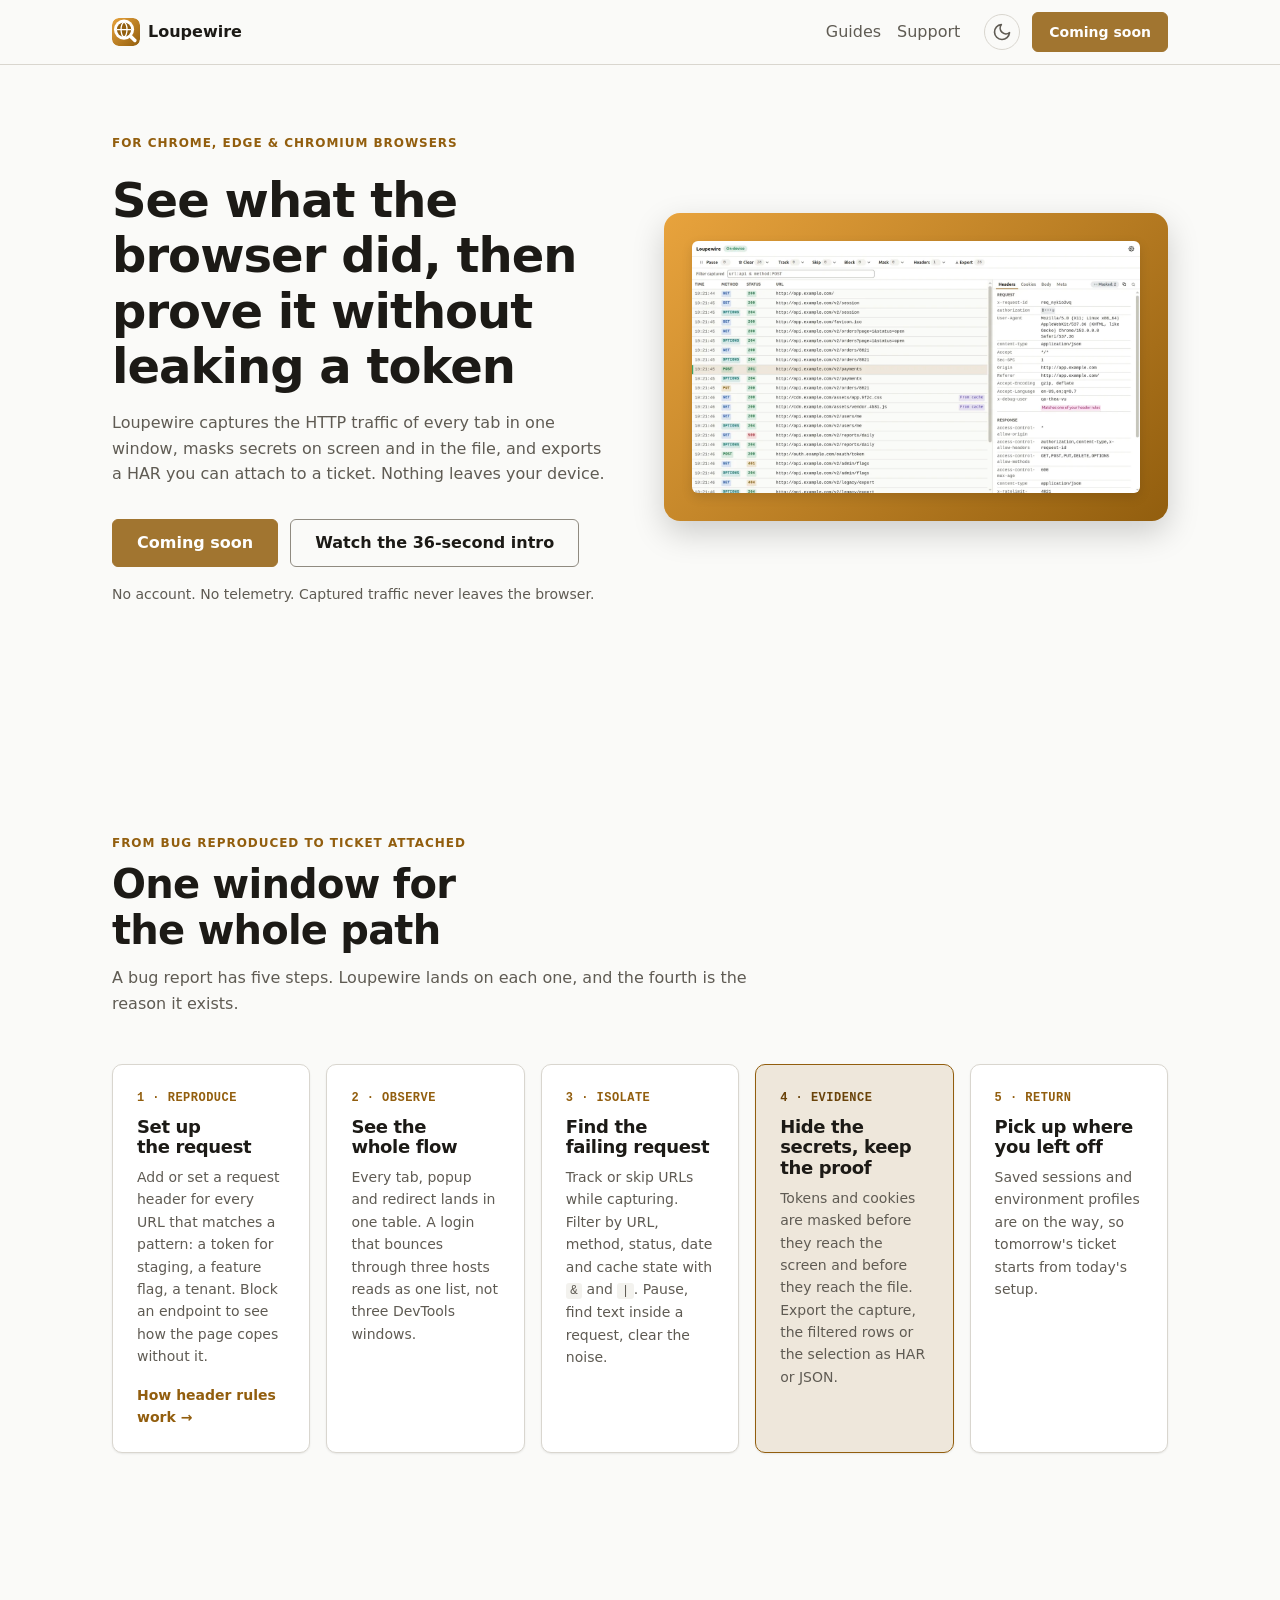
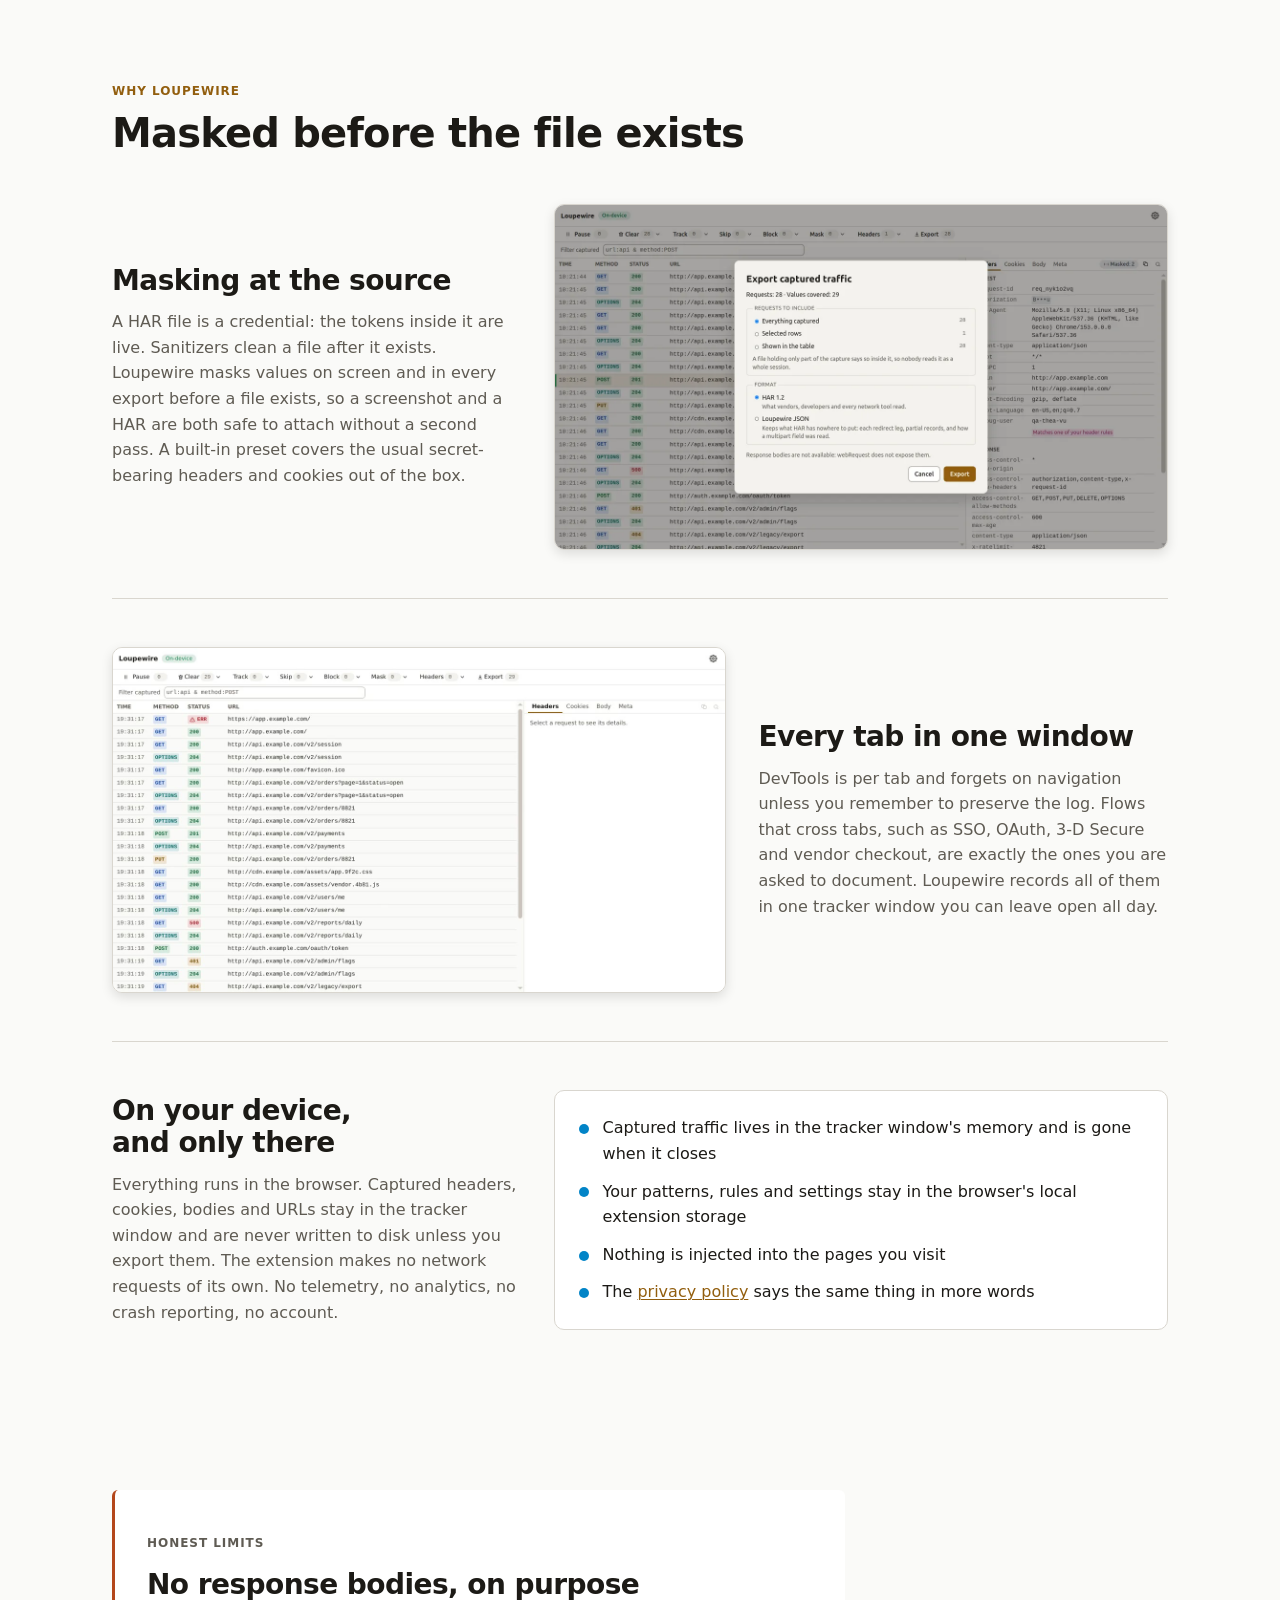
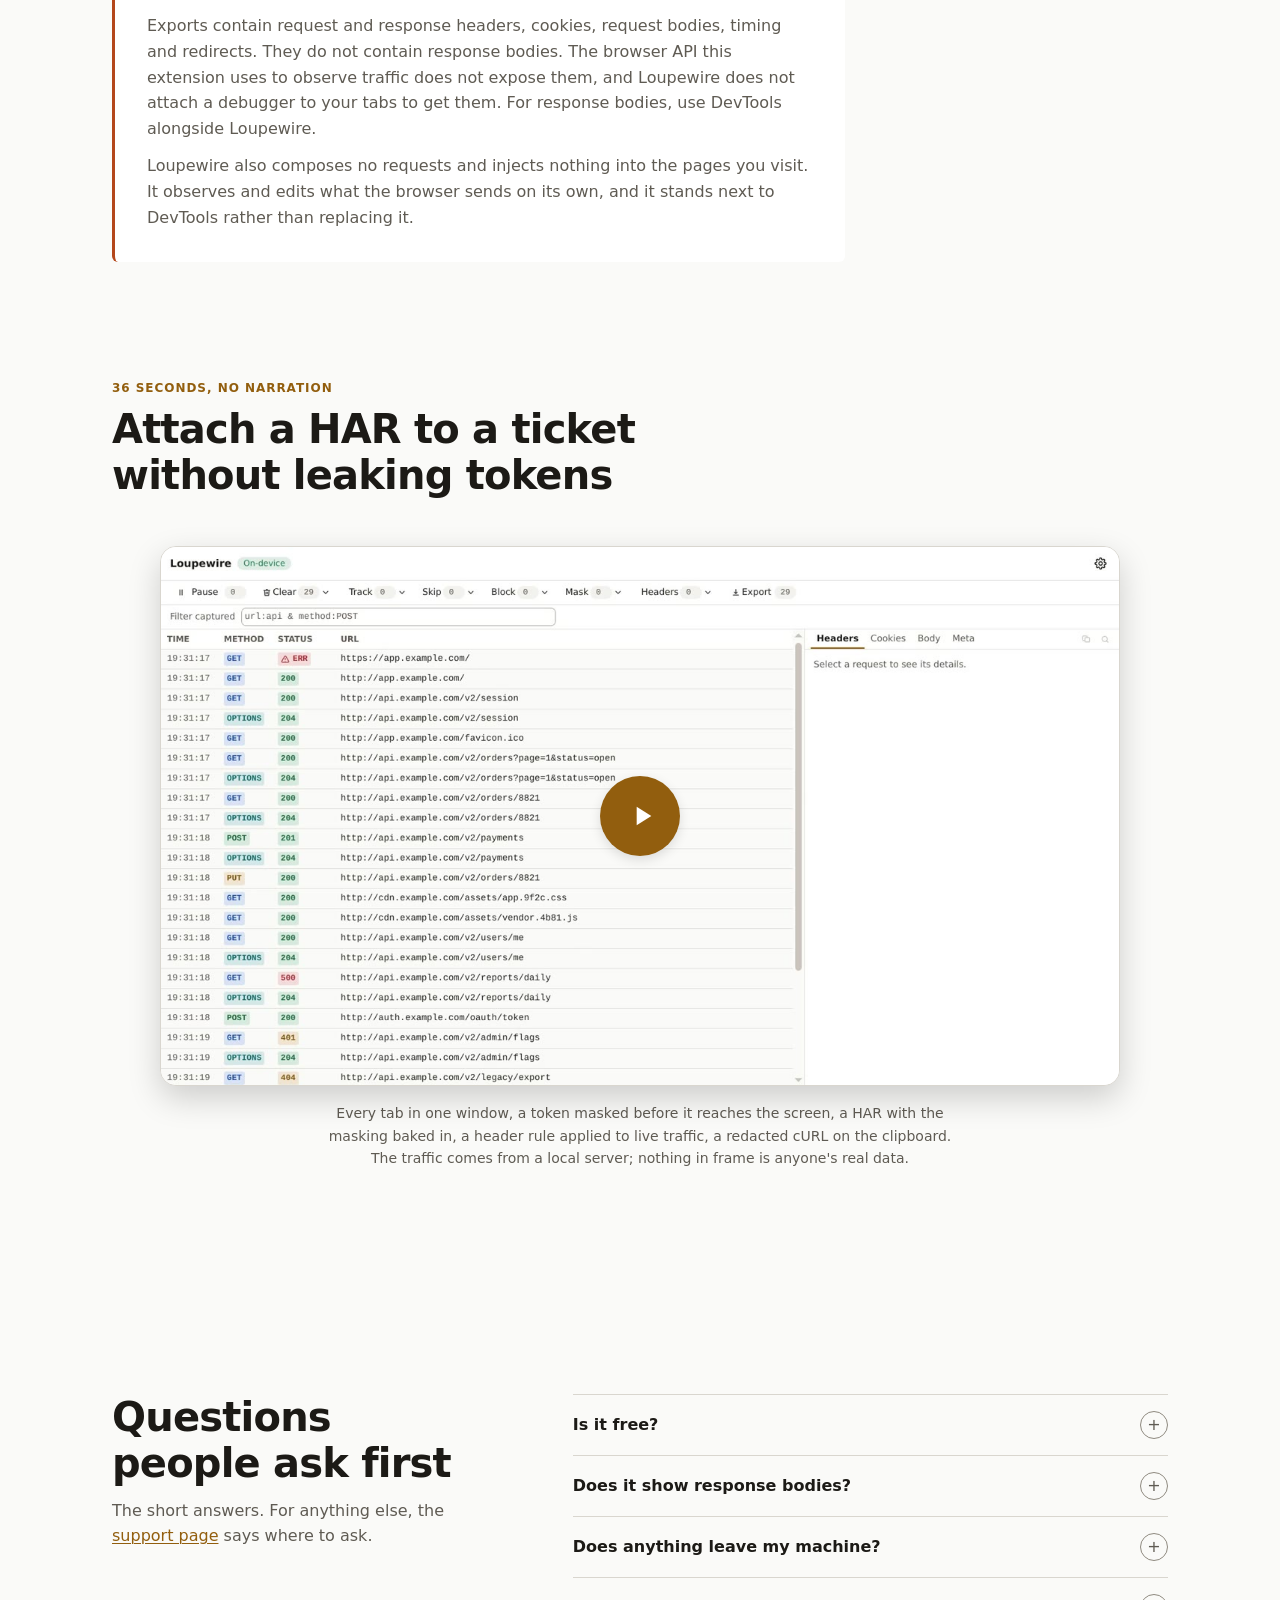
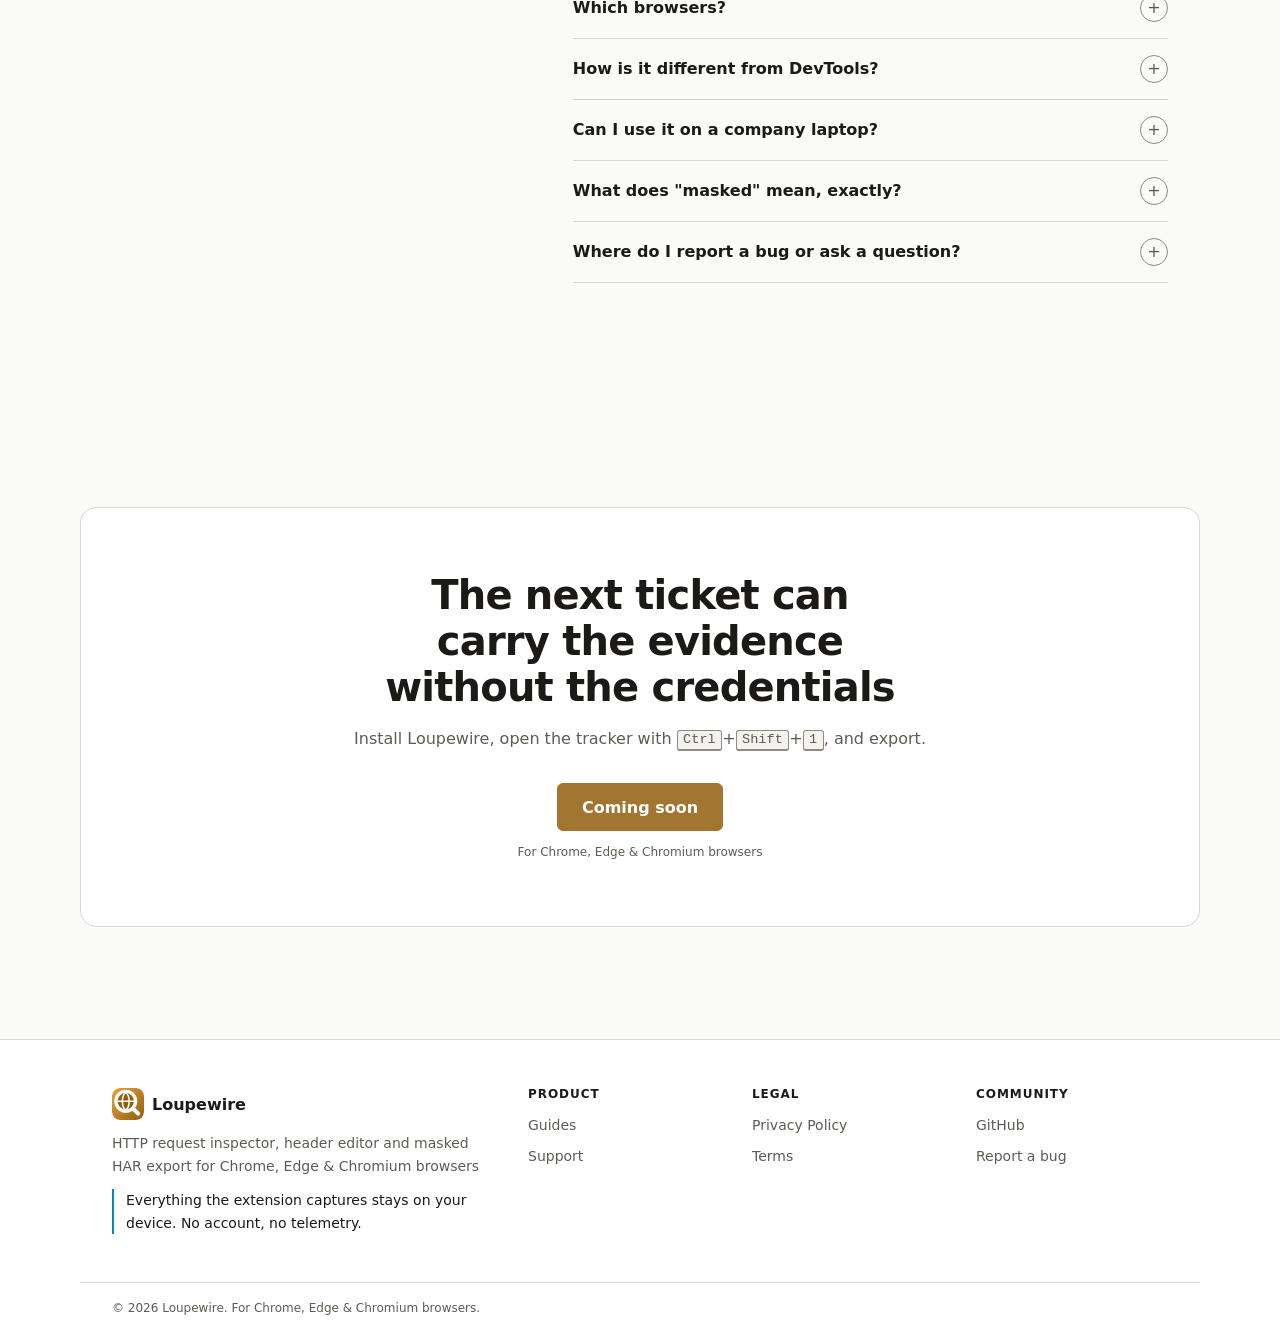
==== index.html @ 0ad8d853 "FAQ laid out as heading beside the list" ====
<!doctype html>
<html lang="en" data-loupewire-theme="light">
  <head>
    <meta charset="utf-8">
    <meta name="viewport" content="width=device-width, initial-scale=1">
    <title>Loupewire - HTTP Request Inspector for Chrome &amp; Edge</title>
    <meta name="description" content="Capture the HTTP traffic of every tab in one window, mask secrets on screen and in the file, and export a HAR that is safe to attach. On-device, no account.">
    <meta name="robots" content="index, follow">
    <link rel="canonical" href="https://loupewire.github.io/">

    <meta property="og:type" content="website">
    <meta property="og:url" content="https://loupewire.github.io/">
    <meta property="og:title" content="Loupewire - HTTP Request Inspector for Chrome &amp; Edge">
    <meta property="og:description" content="Capture the HTTP traffic of every tab in one window, mask secrets on screen and in the file, and export a HAR that is safe to attach. On-device, no account.">
    <meta property="og:image" content="https://loupewire.github.io/assets/brand/og-image.png">
    <meta property="og:image:width" content="1200">
    <meta property="og:image:height" content="630">
    <meta property="og:site_name" content="Loupewire">
    <meta property="og:locale" content="en_US">
    <meta name="twitter:card" content="summary_large_image">
    <meta name="twitter:title" content="Loupewire - HTTP Request Inspector for Chrome &amp; Edge">
    <meta name="twitter:description" content="Capture the HTTP traffic of every tab in one window, mask secrets on screen and in the file, and export a HAR that is safe to attach. On-device, no account.">
    <meta name="twitter:image" content="https://loupewire.github.io/assets/brand/og-image.png">

    <link rel="icon" href="/assets/brand/favicon.ico" sizes="32x32">
    <link rel="icon" href="/assets/brand/mark.svg" type="image/svg+xml">
    <link rel="icon" type="image/png" sizes="192x192" href="/assets/brand/favicon-192.png">
    <link rel="icon" type="image/png" sizes="96x96" href="/assets/brand/favicon-96.png">
    <link rel="icon" type="image/png" sizes="48x48" href="/assets/brand/favicon-48.png">
    <link rel="icon" type="image/png" sizes="32x32" href="/assets/brand/favicon-32.png">
    <link rel="icon" type="image/png" sizes="16x16" href="/assets/brand/favicon-16.png">
    <link rel="apple-touch-icon" sizes="180x180" href="/assets/brand/apple-touch-icon.png">
    <link rel="manifest" href="/site.webmanifest">
    <meta name="theme-color" content="#fafaf8">

    <script>
      (function () {
        var root = document.documentElement;
        root.classList.add('js');
        var stored = null;
        try {
          stored = window.localStorage.getItem('loupewire-site-theme');
        } catch (error) {
          stored = null;
        }
        if (stored === 'light' || stored === 'dark') {
          root.setAttribute('data-loupewire-theme', stored);
        }
      })();
    </script>
    <link rel="stylesheet" href="/css/tokens.css">
    <link rel="stylesheet" href="/css/site-tokens.css">
    <link rel="stylesheet" href="/css/global.css">
    <link rel="stylesheet" href="/css/components/header.css">
    <link rel="stylesheet" href="/css/components/footer.css">
    <link rel="stylesheet" href="/css/components/buttons.css">
    <link rel="stylesheet" href="/css/components/cards.css">
    <link rel="stylesheet" href="/css/components/faq.css">
    <link rel="stylesheet" href="/css/components/video-facade.css">
    <link rel="stylesheet" href="/css/pages/index.css">
    <script type="application/ld+json">
    {
      "@context": "https://schema.org",
      "@graph": [
        {
          "@type": "Organization",
          "@id": "https://loupewire.github.io/#organization",
          "name": "Loupewire",
          "url": "https://loupewire.github.io/",
          "logo": "https://loupewire.github.io/assets/brand/favicon-512.png",
          "sameAs": ["https://github.com/loupewire"]
        },
        {
          "@type": "WebSite",
          "@id": "https://loupewire.github.io/#website",
          "url": "https://loupewire.github.io/",
          "name": "Loupewire",
          "publisher": { "@id": "https://loupewire.github.io/#organization" },
          "inLanguage": "en-US"
        },
        {
          "@type": "SoftwareApplication",
          "@id": "https://loupewire.github.io/#software",
          "name": "Loupewire: HTTP Request Inspector, Header Editor and Masked HAR Export",
          "alternateName": "Loupewire",
          "url": "https://loupewire.github.io/",
          "applicationCategory": "DeveloperApplication",
          "applicationSubCategory": "BrowserApplication",
          "operatingSystem": "Chrome, Microsoft Edge, Brave and other Chromium browsers on Windows, macOS and Linux",
          "description": "Capture the HTTP traffic of every tab in one window, mask secrets on screen and in the file, and export a HAR that is safe to attach. On-device, no account.",
          "image": "https://loupewire.github.io/assets/brand/og-image.png",
          "screenshot": "https://loupewire.github.io/assets/screenshots/01-hero.webp",
          "offers": { "@type": "Offer", "price": "0", "priceCurrency": "USD" },
          "publisher": { "@id": "https://loupewire.github.io/#organization" }
        },
        {
          "@type": "VideoObject",
          "@id": "https://loupewire.github.io/#intro-video",
          "name": "Attach a HAR to a ticket without leaking tokens",
          "description": "Loupewire captures HTTP traffic from every tab in one window, masks secrets on screen and in the file, and exports a HAR you can attach to a ticket.",
          "thumbnailUrl": "https://loupewire.github.io/assets/video/intro-poster.jpg",
          "uploadDate": "2026-09-20",
          "duration": "PT36S",
          "contentUrl": "https://www.youtube.com/watch?v=u64uJKa-xT4",
          "embedUrl": "https://www.youtube-nocookie.com/embed/u64uJKa-xT4",
          "publisher": { "@id": "https://loupewire.github.io/#organization" }
        },
        {
          "@type": "BreadcrumbList",
          "itemListElement": [
            { "@type": "ListItem", "position": 1, "name": "Home", "item": "https://loupewire.github.io/" }
          ]
        }
      ]
    }
    </script>
    <script async src="https://www.googletagmanager.com/gtag/js?id=G-SE3C1NP6GV"></script>
    <script>
      window.dataLayer = window.dataLayer || [];
      function gtag() {
        dataLayer.push(arguments);
      }
      gtag('js', new Date());
      gtag('config', 'G-SE3C1NP6GV');
    </script>
  </head>
  <body class="page page--index">
    <a class="skip-link" href="#main">Skip to content</a>
    <header class="site-header">
      <div class="container site-header__inner">
        <a class="site-header__brand" href="/">
          <img src="/assets/brand/mark.svg" alt="" width="28" height="28">
          <span>Loupewire</span>
        </a>
        <button class="site-header__menu" type="button" aria-expanded="false" aria-controls="site-nav" data-nav-toggle>
          <span class="visually-hidden">Menu</span>
          <svg aria-hidden="true" viewBox="0 0 24 24" width="24" height="24">
            <path class="site-header__menu-open" d="M4 7h16M4 12h16M4 17h16" stroke="currentColor" stroke-width="2" stroke-linecap="round" fill="none"/>
            <path class="site-header__menu-close" d="M6 6l12 12M18 6L6 18" stroke="currentColor" stroke-width="2" stroke-linecap="round" fill="none"/>
          </svg>
        </button>
        <nav id="site-nav" class="site-nav" aria-label="Main">
          <ul class="site-nav__list">
            <li class="site-nav__item"><a class="site-nav__link" href="/guides/">Guides</a></li>
            <li class="site-nav__item"><a class="site-nav__link" href="/support/">Support</a></li>
          </ul>
          <div class="site-nav__actions">
            <button class="theme-toggle" type="button" aria-pressed="false" title="Switch theme" data-theme-toggle>
              <span class="visually-hidden">Switch to light theme</span>
              <svg class="theme-toggle__sun" aria-hidden="true" viewBox="0 0 24 24" width="20" height="20">
                <circle cx="12" cy="12" r="4" fill="none" stroke="currentColor" stroke-width="2"/>
                <path d="M12 2v2M12 20v2M2 12h2M20 12h2M4.9 4.9l1.4 1.4M17.7 17.7l1.4 1.4M4.9 19.1l1.4-1.4M17.7 6.3l1.4-1.4" stroke="currentColor" stroke-width="2" stroke-linecap="round"/>
              </svg>
              <svg class="theme-toggle__moon" aria-hidden="true" viewBox="0 0 24 24" width="20" height="20">
                <path d="M21 12.8A9 9 0 1 1 11.2 3a7 7 0 0 0 9.8 9.8z" fill="none" stroke="currentColor" stroke-width="2" stroke-linejoin="round"/>
              </svg>
            </button>
            <span class="btn btn--primary" aria-disabled="true" data-cta="navbar">Coming soon</span>
          </div>
        </nav>
      </div>
    </header>
    <main id="main" class="site-main">
      <section id="hero" class="hero">
        <div class="container hero__inner">
          <div class="hero__copy">
            <p class="section__eyebrow">For Chrome, Edge &amp; Chromium browsers</p>
            <h1 class="hero__title">See what the browser did, then prove it without leaking a token</h1>
            <p class="hero__lead">Loupewire captures the HTTP traffic of every tab in one window, masks secrets on screen and in the file, and exports a HAR you can attach to a ticket. Nothing leaves your device.</p>
            <div class="hero__actions">
              <span class="btn btn--primary btn--lg" aria-disabled="true" data-cta="hero">Coming soon</span>
              <a class="btn btn--secondary btn--lg" href="#video">Watch the 36-second intro</a>
            </div>
            <p class="hero__note">No account. No telemetry. Captured traffic never leaves the browser.</p>
          </div>
          <figure class="hero__figure">
            <div class="hero__frame">
              <img src="/assets/screenshots/02-headers-masked.webp" width="1280" height="720" alt="The Loupewire tracker window listing requests from several hosts, with the Authorization header masked in the detail panel" fetchpriority="high">
            </div>
          </figure>
        </div>
      </section>

      <section id="workflow" class="section workflow">
        <div class="container">
          <header class="section__header">
            <p class="section__eyebrow">From bug reproduced to ticket attached</p>
            <h2>One window for the whole path</h2>
            <p class="section__lead">A bug report has five steps. Loupewire lands on each one, and the fourth is the reason it exists.</p>
          </header>
          <ol class="cards cards--steps">
            <li class="card">
              <p class="card__step">1 · Reproduce</p>
              <h3 class="card__title">Set up the request</h3>
              <p class="card__body">Add or set a request header for every URL that matches a pattern: a token for staging, a feature flag, a tenant. Block an endpoint to see how the page copes without it.</p>
              <a class="card__link" href="/guides/header-rules/">How header rules work</a>
            </li>
            <li class="card">
              <p class="card__step">2 · Observe</p>
              <h3 class="card__title">See the whole flow</h3>
              <p class="card__body">Every tab, popup and redirect lands in one table. A login that bounces through three hosts reads as one list, not three DevTools windows.</p>
            </li>
            <li class="card">
              <p class="card__step">3 · Isolate</p>
              <h3 class="card__title">Find the failing request</h3>
              <p class="card__body">Track or skip URLs while capturing. Filter by URL, method, status, date and cache state with <code>&amp;</code> and <code>|</code>. Pause, find text inside a request, clear the noise.</p>
            </li>
            <li class="card card--accent">
              <p class="card__step">4 · Evidence</p>
              <h3 class="card__title">Hide the secrets, keep the proof</h3>
              <p class="card__body">Tokens and cookies are masked before they reach the screen and before they reach the file. Export the capture, the filtered rows or the selection as HAR or JSON.</p>
            </li>
            <li class="card">
              <p class="card__step">5 · Return</p>
              <h3 class="card__title">Pick up where you left off</h3>
              <p class="card__body">Saved sessions and environment profiles are on the way, so tomorrow's ticket starts from today's setup.</p>
            </li>
          </ol>
        </div>
      </section>

      <section id="why" class="section why">
        <div class="container">
          <header class="section__header">
            <p class="section__eyebrow">Why Loupewire</p>
            <h2>Masked before the file exists</h2>
          </header>
          <div class="feature">
            <div class="feature__copy">
              <h3>Masking at the source</h3>
              <p>A HAR file is a credential: the tokens inside it are live. Sanitizers clean a file after it exists. Loupewire masks values on screen and in every export before a file exists, so a screenshot and a HAR are both safe to attach without a second pass. A built-in preset covers the usual secret-bearing headers and cookies out of the box.</p>
            </div>
            <figure class="feature__figure">
              <img src="/assets/screenshots/04-export-masked.webp" width="1280" height="720" alt="The export dialog with masking on and the selected rows about to be written to a HAR file" loading="lazy">
            </figure>
          </div>
          <div class="feature feature--reverse">
            <div class="feature__copy">
              <h3>Every tab in one window</h3>
              <p>DevTools is per tab and forgets on navigation unless you remember to preserve the log. Flows that cross tabs, such as SSO, OAuth, 3-D Secure and vendor checkout, are exactly the ones you are asked to document. Loupewire records all of them in one tracker window you can leave open all day.</p>
            </div>
            <figure class="feature__figure">
              <img src="/assets/video/intro-poster.jpg" width="1280" height="720" alt="The tracker table filling with requests to app, api, cdn and auth hosts of one site" loading="lazy">
            </figure>
          </div>
          <div class="feature">
            <div class="feature__copy">
              <h3>On your device, and only there</h3>
              <p>Everything runs in the browser. Captured headers, cookies, bodies and URLs stay in the tracker window and are never written to disk unless you export them. The extension makes no network requests of its own. No telemetry, no analytics, no crash reporting, no account.</p>
            </div>
            <ul class="feature__facts">
              <li>Captured traffic lives in the tracker window's memory and is gone when it closes</li>
              <li>Your patterns, rules and settings stay in the browser's local extension storage</li>
              <li>Nothing is injected into the pages you visit</li>
              <li>The <a href="/privacy-policy/">privacy policy</a> says the same thing in more words</li>
            </ul>
          </div>
        </div>
      </section>

      <section id="limits" class="section limits">
        <div class="container">
          <div class="limits__box">
            <p class="section__eyebrow">Honest limits</p>
            <h2>No response bodies, on purpose</h2>
            <p>Exports contain request and response headers, cookies, request bodies, timing and redirects. They do not contain response bodies. The browser API this extension uses to observe traffic does not expose them, and Loupewire does not attach a debugger to your tabs to get them. For response bodies, use DevTools alongside Loupewire.</p>
            <p>Loupewire also composes no requests and injects nothing into the pages you visit. It observes and edits what the browser sends on its own, and it stands next to DevTools rather than replacing it.</p>
          </div>
        </div>
      </section>

      <section id="video" class="section video">
        <div class="container">
          <header class="section__header">
            <p class="section__eyebrow">36 seconds, no narration</p>
            <h2>Attach a HAR to a ticket without leaking tokens</h2>
          </header>
          <div class="video-facade" data-video-facade data-youtube-id="u64uJKa-xT4">
            <a class="video-facade__link" href="https://www.youtube.com/watch?v=u64uJKa-xT4" target="_blank" rel="noopener noreferrer">
              <img class="video-facade__poster" src="/assets/video/intro-poster.jpg" width="1280" height="720" alt="" loading="lazy">
              <span class="video-facade__play" aria-hidden="true">
                <svg viewBox="0 0 24 24" width="32" height="32"><path d="M8 5v14l11-7z" fill="currentColor"/></svg>
              </span>
              <span class="visually-hidden">Play the intro video</span>
            </a>
          </div>
          <p class="video__caption">Every tab in one window, a token masked before it reaches the screen, a HAR with the masking baked in, a header rule applied to live traffic, a redacted cURL on the clipboard. The traffic comes from a local server; nothing in frame is anyone's real data.</p>
        </div>
      </section>

      <section id="faq" class="section faq">
        <div class="container faq__inner">
          <div class="faq__intro">
            <h2>Questions people ask first</h2>
            <p class="faq__lead">The short answers. For anything else, the <a href="/support/">support page</a> says where to ask.</p>
          </div>
          <div class="faq__list">
            <details class="faq__item">
              <summary class="faq__question">Is it free?</summary>
              <div class="faq__answer"><p>Yes. Every feature is available today with no account and no sign-up. A paid tier that removes limits on volume and convenience may come later; masking, export and capture stay available on the free tier.</p></div>
            </details>
            <details class="faq__item">
              <summary class="faq__question">Does it show response bodies?</summary>
              <div class="faq__answer"><p>No. The browser API that makes all-tab capture possible never exposes them. Tools that show bodies attach a debugger to each tab or inject scripts into pages; Loupewire does neither. Use DevTools alongside it for a body.</p></div>
            </details>
            <details class="faq__item">
              <summary class="faq__question">Does anything leave my machine?</summary>
              <div class="faq__answer"><p>Nothing from the extension. It makes no network requests of its own. This website uses Google Analytics to count visits; the extension does not, and the <a href="/privacy-policy/">privacy policy</a> keeps the two apart.</p></div>
            </details>
            <details class="faq__item">
              <summary class="faq__question">Which browsers?</summary>
              <div class="faq__answer"><p>Chrome, Edge and other Chromium browsers.</p></div>
            </details>
            <details class="faq__item">
              <summary class="faq__question">How is it different from DevTools?</summary>
              <div class="faq__answer"><p>DevTools shows one tab and shows raw tokens. Loupewire shows every tab in one window and masks tokens before you see them. Use both: DevTools for response bodies and the console, Loupewire for the evidence you attach.</p></div>
            </details>
            <details class="faq__item">
              <summary class="faq__question">Can I use it on a company laptop?</summary>
              <div class="faq__answer"><p>That is what it is for. It needs no system proxy, no root certificate and no admin rights, only the extension permissions the store shows you. Follow your employer's policy on what you attach to tickets.</p></div>
            </details>
            <details class="faq__item">
              <summary class="faq__question">What does &quot;masked&quot; mean, exactly?</summary>
              <div class="faq__answer"><p>A masked value shows its first and last characters and hides the rest, on screen and in every export. Masking is a display transform; the extension keeps no copy of the value anywhere.</p></div>
            </details>
            <details class="faq__item">
              <summary class="faq__question">Where do I report a bug or ask a question?</summary>
              <div class="faq__answer"><p>In the public <a href="https://github.com/loupewire/loupewire-support" target="_blank" rel="noopener noreferrer">loupewire-support</a> repository on GitHub. Attach a masked export, say which browser and version, and describe what you expected.</p></div>
            </details>
          </div>
        </div>
      </section>

      <section id="install" class="section cta">
        <div class="container cta__inner">
          <h2>The next ticket can carry the evidence without the credentials</h2>
          <p class="cta__body">Install Loupewire, open the tracker with <kbd>Ctrl</kbd>+<kbd>Shift</kbd>+<kbd>1</kbd>, and export.</p>
          <div class="cta__actions">
            <span class="btn btn--primary btn--lg" aria-disabled="true" data-cta="cta">Coming soon</span>
          </div>
          <p class="cta__note">For Chrome, Edge &amp; Chromium browsers</p>
        </div>
      </section>

    </main>
    <footer class="site-footer">
      <div class="container site-footer__inner">
        <div class="site-footer__brand">
          <a class="site-footer__logo" href="/">
            <img src="/assets/brand/mark.svg" alt="" width="32" height="32">
            <span>Loupewire</span>
          </a>
          <p class="site-footer__tagline">HTTP request inspector, header editor and masked HAR export for Chrome, Edge & Chromium browsers</p>
          <p class="site-footer__promise">Everything the extension captures stays on your device. No account, no telemetry.</p>
        </div>
        <div class="site-footer__group">
          <h2 class="site-footer__title">Product</h2>
          <ul class="site-footer__links">
            <li><a href="/guides/">Guides</a></li>
            <li><a href="/support/">Support</a></li>
          </ul>
        </div>
        <div class="site-footer__group">
          <h2 class="site-footer__title">Legal</h2>
          <ul class="site-footer__links">
            <li><a href="/privacy-policy/">Privacy Policy</a></li>
            <li><a href="/terms/">Terms</a></li>
          </ul>
        </div>
        <div class="site-footer__group">
          <h2 class="site-footer__title">Community</h2>
          <ul class="site-footer__links">
            <li><a href="https://github.com/loupewire" target="_blank" rel="noopener noreferrer">GitHub</a></li>
            <li><a href="https://github.com/loupewire/loupewire-support/issues" target="_blank" rel="noopener noreferrer">Report a bug</a></li>
          </ul>
        </div>
      </div>
      <div class="container site-footer__bottom">
        <p>&copy; 2026 Loupewire. For Chrome, Edge &amp; Chromium browsers.</p>
      </div>
    </footer>
    <script src="/js/utils/analytics.js" defer></script>
    <script src="/js/utils/browser-detect.js" defer></script>
    <script src="/js/utils/theme-toggle.js" defer></script>
    <script src="/js/utils/nav-toggle.js" defer></script>
    <script src="/js/components/video-facade.js" defer></script>
    <script src="/js/pages/index.js" defer></script>
  </body>
</html>
---- css/tokens.css ----
/* Generated by site/build.mjs from src/styles/tokens.css, light.css and dark.css.
   Do not edit: change the extension tokens and rebuild. */

/* ============================================================
   Design tokens — the single source of truth for raw scale values.
   Generated 2026-09-14 by ext-design-system; every color pair was measured
   against WCAG 2.x, see docs/design/design-system.md §5.5.

   Archetype: dense dev tool — dark-first, 13px base, mono for data, 4px grid.

   Put here (theme-independent, declared on :root):
     - spacing, radius, motion and z-index scales
     - typography scale, icon sizes and touch targets
     - brand, status and functional palette primitives (light values)
     - focus and locked-state primitives

   Do NOT put semantic aliases here (--loupewire-bg, --loupewire-text, ...);
   those live in light.css and dark.css so a theme swap changes only
   aliases, never scale values. Components consume aliases, never these
   primitives directly.

   Naming: every custom property is prefixed --loupewire-. :root carries
   custom-property declarations ONLY; tests/styles/scoping.test.ts enforces
   this. No web fonts: fetching one is an external request the privacy
   rules forbid.
   ============================================================ */

:root {
  /* Spacing (4px grid) */
  --loupewire-space-xxs: 2px;
  --loupewire-space-xs: 4px;
  --loupewire-space-sm: 8px;
  --loupewire-space-md: 12px;
  --loupewire-space-lg: 16px;
  --loupewire-space-xl: 24px;

  /* Radius */
  --loupewire-radius-sm: 3px;
  --loupewire-radius-md: 6px;
  --loupewire-radius-lg: 10px;
  --loupewire-radius-full: 9999px;

  /* Shadows are theme aliases (light/dark alpha differ); defined in light.css / dark.css, not here. */

  /* Motion */
  --loupewire-transition-fast: 120ms;
  --loupewire-transition-base: 180ms;
  --loupewire-transition-slow: 280ms;
  --loupewire-ease: cubic-bezier(0.2, 0, 0, 1);

  /* Z-index — only the tiers this extension has: standard, modal, overlay.
     No floating-chrome tier (nothing is injected into websites), no viewer, no top-most. */
  --loupewire-z-dropdown: 1000;
  --loupewire-z-sticky: 1020;
  --loupewire-z-modal-backdrop: 1040;
  --loupewire-z-modal: 1050;
  --loupewire-z-popover: 1060;
  --loupewire-z-tooltip: 1070; /* above modal on purpose: locked tooltips must show inside the export dialog */
  --loupewire-z-banner: 10100;
  --loupewire-z-toast: 10110;

  /* Typography — system stacks only; a web font is a network request the on-device stance forbids */
  /* Arabic faces stay in the stack while the Arabic locale ships (see CLAUDE.md, i18n). */
  --loupewire-font-family-ui:
    system-ui, -apple-system, 'Segoe UI', Roboto, 'Helvetica Neue', 'Geeza Pro',
    'Noto Naskh Arabic', Arial, 'Noto Sans', sans-serif;
  --loupewire-font-family-mono:
    ui-monospace, 'SF Mono', Menlo, Consolas, 'Liberation Mono', 'Courier New', monospace;
  --loupewire-font-size-xs: 11px;
  --loupewire-font-size-sm: 12px;
  --loupewire-font-size-mono: 12px;
  --loupewire-font-size-ui: 13px;
  --loupewire-font-size-md: 14px;
  --loupewire-font-size-lg: 16px;
  --loupewire-font-size-xl: 20px;
  --loupewire-font-weight-normal: 400;
  --loupewire-font-weight-medium: 500;
  --loupewire-font-weight-semibold: 600;
  --loupewire-line-height-tight: 1.25;
  --loupewire-line-height-normal: 1.45;
  --loupewire-line-height-relaxed: 1.6;

  /* Icon sizes and targets */
  --loupewire-icon-xs: 12px;
  --loupewire-icon-sm: 16px;
  --loupewire-icon-md: 20px;
  --loupewire-icon-lg: 24px;
  --loupewire-target-dense: 24px; /* tracker table and toolbar */
  --loupewire-target-popup: 32px; /* options page */
  --loupewire-row-height: 26px;
  --loupewire-popup-width: 360px; /* reserved by the design system; no popup surface since ROADMAP 0.1 */
  --loupewire-options-inline-size: 640px; /* options page content column */
  --loupewire-modal-inline-size: 480px;
  --loupewire-tooltip-max-inline-size: 280px;

  /* Brand — light values; dark.css overrides them */
  --loupewire-brand-primary: #925e0e;
  --loupewire-brand-primary-hover: #7e500c;
  --loupewire-brand-primary-active: #6a430a;
  --loupewire-brand-primary-subtle: rgba(146, 94, 14, 0.12);
  --loupewire-brand-primary-ink: #ffffff;
  --loupewire-brand-accent: #0284c7; /* focus ring and backgrounds only: 3.92:1 on bg, not a text color */
  --loupewire-brand-accent-ink: #0369a1; /* text and icons in accent: 5.68:1 on bg */
  --loupewire-brand-accent-subtle: rgba(2, 132, 199, 0.14);

  /* Status — warning is orange-red, not yellow, so it never reads as the amber primary */
  --loupewire-status-success: #1b7f4e;
  --loupewire-status-warning: #b4471b;
  --loupewire-status-danger: #c0262e;
  --loupewire-status-info: #1d6fbf;
  --loupewire-status-success-subtle: rgba(27, 127, 78, 0.14);
  --loupewire-status-warning-subtle: rgba(180, 71, 27, 0.14);
  --loupewire-status-danger-subtle: rgba(192, 38, 46, 0.14);
  --loupewire-status-info-subtle: rgba(29, 111, 191, 0.14);

  /* Functional palette — overlay / solid / ink, light values; dark.css overrides them.
     Assignment: blue GET · green POST, 2xx, diff added · yellow PUT, 4xx, diff changed ·
     red DELETE, 5xx, diff removed, ERR · purple PATCH, fromCache · teal OPTIONS/HEAD, 3xx, redirect chain ·
     pink request modified by a header rule · slate masked value, other methods, 1xx */
  --loupewire-color-blue-overlay: rgba(47, 111, 219, 0.16);
  --loupewire-color-blue-solid: #2f6fdb;
  --loupewire-color-blue-ink: #1f4fa3;
  --loupewire-color-green-overlay: rgba(46, 158, 91, 0.16);
  --loupewire-color-green-solid: #2e9e5b;
  --loupewire-color-green-ink: #1b6b3a;
  --loupewire-color-yellow-overlay: rgba(184, 122, 10, 0.16);
  --loupewire-color-yellow-solid: #b87a0a;
  --loupewire-color-yellow-ink: #7d5407;
  --loupewire-color-red-overlay: rgba(217, 65, 74, 0.16);
  --loupewire-color-red-solid: #d9414a;
  --loupewire-color-red-ink: #a62830;
  --loupewire-color-purple-overlay: rgba(126, 91, 214, 0.16);
  --loupewire-color-purple-solid: #7e5bd6;
  --loupewire-color-purple-ink: #5a3ba8;
  --loupewire-color-teal-overlay: rgba(23, 143, 140, 0.16);
  --loupewire-color-teal-solid: #178f8c;
  --loupewire-color-teal-ink: #106e6c;
  --loupewire-color-pink-overlay: rgba(214, 71, 154, 0.16);
  --loupewire-color-pink-solid: #d6479a;
  --loupewire-color-pink-ink: #a32c72;
  --loupewire-color-slate-overlay: rgba(111, 122, 136, 0.16);
  --loupewire-color-slate-solid: #6f7a88;
  --loupewire-color-slate-ink: #4a525c;

  /* Focus */
  --loupewire-focus-ring: 0 0 0 2px var(--loupewire-brand-accent);
  --loupewire-focus-offset: 2px;

  /* Locked state (FREE limit reached). The control keeps pointer and click; never the disabled attribute. */
  --loupewire-lock-glyph-size: 12px;
  --loupewire-lock-cursor: pointer;
}

/* Motion primitives collapse to zero when the user asks for reduced motion. */
@media (prefers-reduced-motion: reduce) {
  :root {
    --loupewire-transition-fast: 0ms;
    --loupewire-transition-base: 0ms;
    --loupewire-transition-slow: 0ms;
  }
}

/* ============================================================
   Light theme — semantic color aliases, the default block.

   Every page stamps html[data-loupewire-theme] from a boot script in <head>
   (stored choice, else matchMedia — no page carries a markup default), so the
   attribute is always present and light needs no selector of its own:
   :root is the default, dark.css overrides once under
   html[data-loupewire-theme="dark"]. No prefers-color-scheme block.

   Components consume ONLY these aliases, so they need no theme-specific
   selectors. An alias defined here must also be defined in dark.css when
   its value differs.
   ============================================================ */

:root {
  /* Tells the UA which palette this document uses, so the parts it paints
     itself — scrollbars, form controls, the canvas behind the page — match
     the theme we stamped. Without it Chrome assumes light and renders a pale
     scrollbar over the dark tracker. Not a custom property, and the only
     declaration in the shared layer that is allowed not to be: it styles no
     element, it answers a question the UA asks about the whole document, and
     it has to sit beside the aliases because it flips with them. */
  color-scheme: light;

  --loupewire-bg: #fafaf8;
  --loupewire-surface: #ffffff;
  --loupewire-surface-raised: #f3f2ee;
  --loupewire-surface-hover: #eeece6;
  --loupewire-surface-selected: var(--loupewire-brand-primary-subtle);
  --loupewire-border: #d9d6cf;
  --loupewire-border-strong: #8f8a80;
  --loupewire-text: #1c1a16;
  --loupewire-text-muted: #5f5b53;
  --loupewire-text-disabled: #9e9a92;
  --loupewire-text-locked: #6b665d;
  --loupewire-accent: var(--loupewire-brand-primary);
  --loupewire-accent-ink: var(--loupewire-brand-primary-ink);
  --loupewire-focus: var(--loupewire-brand-accent);
  /* Text on a status-danger fill (danger button). Dark uses the dark ink: white on the dark red is ~3:1. */
  --loupewire-status-danger-ink: #ffffff;
  --loupewire-mark-bg: var(--loupewire-brand-accent-subtle);
  --loupewire-mask-text: var(--loupewire-color-slate-ink);
  --loupewire-mask-bg: var(--loupewire-color-slate-overlay);
  --loupewire-lock-glyph-color: var(--loupewire-text-muted);
  /* Thumb and track for browser-painted scrollbars. Their own aliases rather
     than a reused border colour: a scrollbar sits over content of varying
     lightness and the two themes want to tune it independently. */
  --loupewire-scrollbar-thumb: #c9c5bc;
  --loupewire-scrollbar-track: transparent;
  --loupewire-tooltip-bg: #1c1a16;
  --loupewire-tooltip-text: #fafaf8;
  --loupewire-modal-backdrop: rgba(28, 26, 22, 0.4);
  --loupewire-shadow-sm: 0 1px 2px rgba(0, 0, 0, 0.08);
  --loupewire-shadow-md: 0 4px 12px rgba(0, 0, 0, 0.12);
  --loupewire-shadow-lg: 0 12px 32px rgba(0, 0, 0, 0.18);
}

/* High-contrast mode: drop shadows, let system colors drive; keep the lock glyph since muted text
   no longer reads as locked. Both selectors, because the dark block outranks a bare :root. */
@media (forced-colors: active) {
  :root,
  html[data-loupewire-theme='dark'] {
    --loupewire-shadow-sm: none;
    --loupewire-shadow-md: none;
    --loupewire-shadow-lg: none;
    --loupewire-focus-ring: 0 0 0 2px Highlight;
  }
}

/* ============================================================
   Dark theme — overrides for the aliases defined in light.css, plus the
   dark values of the brand, status and functional primitives, scoped to
   html[data-loupewire-theme="dark"] (stamped by the boot script in <head>).

   Redefine only what changes in dark mode. Never introduce an alias here
   that light.css does not also define.
   ============================================================ */

html[data-loupewire-theme='dark'] {
  /* See the note in light.css: this is what makes the UA paint scrollbars and
     form controls dark instead of assuming a light page. */
  color-scheme: dark;

  --loupewire-brand-primary: #e8a33d;
  --loupewire-brand-primary-hover: #f0b458;
  --loupewire-brand-primary-active: #cf8f2e;
  --loupewire-brand-primary-subtle: rgba(232, 163, 61, 0.14);
  --loupewire-brand-primary-ink: #101418;
  --loupewire-brand-accent: #38bdf8;
  --loupewire-brand-accent-ink: #38bdf8;
  --loupewire-brand-accent-subtle: rgba(56, 189, 248, 0.18);

  --loupewire-status-success: #3ddc97;
  --loupewire-status-warning: #ff8a4c;
  --loupewire-status-danger: #f0616b;
  --loupewire-status-info: #5eb3f6;
  --loupewire-status-success-subtle: rgba(61, 220, 151, 0.18);
  --loupewire-status-warning-subtle: rgba(255, 138, 76, 0.18);
  --loupewire-status-danger-subtle: rgba(240, 97, 107, 0.18);
  --loupewire-status-info-subtle: rgba(94, 179, 246, 0.18);

  --loupewire-color-blue-overlay: rgba(91, 155, 255, 0.16);
  --loupewire-color-blue-solid: #5b9bff;
  --loupewire-color-blue-ink: #8dbbff;
  --loupewire-color-green-overlay: rgba(63, 203, 122, 0.16);
  --loupewire-color-green-solid: #3fcb7a;
  --loupewire-color-green-ink: #7fe0a6;
  --loupewire-color-yellow-overlay: rgba(227, 179, 65, 0.16);
  --loupewire-color-yellow-solid: #e3b341;
  --loupewire-color-yellow-ink: #f2cd6e;
  --loupewire-color-red-overlay: rgba(242, 107, 114, 0.16);
  --loupewire-color-red-solid: #f26b72;
  --loupewire-color-red-ink: #ff9ca1;
  --loupewire-color-purple-overlay: rgba(169, 139, 245, 0.16);
  --loupewire-color-purple-solid: #a98bf5;
  --loupewire-color-purple-ink: #c7b4fa;
  --loupewire-color-teal-overlay: rgba(60, 207, 203, 0.16);
  --loupewire-color-teal-solid: #3ccfcb;
  --loupewire-color-teal-ink: #7fe3e0;
  --loupewire-color-pink-overlay: rgba(240, 114, 184, 0.16);
  --loupewire-color-pink-solid: #f072b8;
  --loupewire-color-pink-ink: #f8a5d2;
  --loupewire-color-slate-overlay: rgba(138, 150, 165, 0.16);
  --loupewire-color-slate-solid: #8a96a5;
  --loupewire-color-slate-ink: #b4bec9;

  --loupewire-bg: #101418;
  --loupewire-surface: #171c22;
  --loupewire-surface-raised: #1e252d;
  --loupewire-surface-hover: #242c35;
  --loupewire-border: #2e3742;
  --loupewire-border-strong: #5d6978;
  --loupewire-scrollbar-thumb: #3a444f;
  --loupewire-scrollbar-track: transparent;
  --loupewire-text: #e6e8eb;
  --loupewire-text-muted: #9aa3ae;
  --loupewire-text-disabled: #5c6670;
  --loupewire-text-locked: #a8b1bb;
  --loupewire-status-danger-ink: #101418;
  --loupewire-tooltip-bg: #e6e8eb;
  --loupewire-tooltip-text: #101418;
  --loupewire-modal-backdrop: rgba(16, 20, 24, 0.6);
  --loupewire-shadow-sm: 0 1px 2px rgba(0, 0, 0, 0.24);
  --loupewire-shadow-md: 0 4px 12px rgba(0, 0, 0, 0.32);
  --loupewire-shadow-lg: 0 12px 32px rgba(0, 0, 0, 0.44);
}
---- css/site-tokens.css ----
/* ============================================================
   Site-only tokens. Loaded after css/tokens.css, which the build
   generates verbatim from the extension's tokens.css, light.css and
   dark.css, so every colour, radius, shadow and motion value on this
   site is the product's own. This file adds only what a marketing page
   needs and a dense dev tool does not: a display type scale, a wider
   body size, section rhythm and the hero gradient.

   Rules carried over from the extension: every value is a token, no
   raw hex outside this file and tokens.css, logical properties only,
   system font stack only.
   ============================================================ */

:root {
  /* Reading size. The extension is 13px because it is a table; a page is read. */
  --loupewire-site-font-size: 16px;
  --loupewire-site-line-height: 1.6;

  /* Display scale for hero and section titles. Fluid between phone and desktop. */
  --loupewire-display-xl: clamp(2.25rem, 1.5rem + 3vw, 3.5rem);
  --loupewire-display-lg: clamp(1.75rem, 1.25rem + 2vw, 2.5rem);
  --loupewire-display-md: clamp(1.375rem, 1.15rem + 1vw, 1.75rem);
  --loupewire-display-sm: 1.125rem;
  --loupewire-display-weight: 700;
  --loupewire-display-tracking: -0.02em;
  --loupewire-display-line-height: 1.15;

  /* Layout rhythm. */
  --loupewire-container-inline-size: 1120px;
  --loupewire-container-padding: clamp(16px, 4vw, 32px);
  --loupewire-section-gap: clamp(56px, 10vw, 112px);
  --loupewire-space-2xl: 32px;
  --loupewire-space-3xl: 48px;
  --loupewire-space-4xl: 64px;
  --loupewire-radius-xl: 16px;
  --loupewire-header-block-size: 64px;
  --loupewire-nav-breakpoint: 768px; /* documentary: media queries cannot read a custom property */

  /* The mark's plate, brand-primary of the dark tier to brand-primary of the
     light tier (src/assets/icons/mark.svg). Fixed in both themes because it
     is the brand, not a surface. */
  --loupewire-hero-gradient: linear-gradient(135deg, #e8a33d 0%, #925e0e 100%);
  --loupewire-hero-ink: #ffffff;
  --loupewire-hero-ink-muted: rgba(255, 255, 255, 0.82);
}
---- css/global.css ----
/* ============================================================
   Global layer: reset, document defaults, the container, prose and
   the few utilities every page shares. Components and pages come after.
   ============================================================ */

*,
*::before,
*::after {
  box-sizing: border-box;
}

html {
  font-size: var(--loupewire-site-font-size);
  -webkit-text-size-adjust: 100%;
  scroll-behavior: smooth;
}

@media (prefers-reduced-motion: reduce) {
  html {
    scroll-behavior: auto;
  }
}

body {
  margin: 0;
  min-block-size: 100vh;
  display: flex;
  flex-direction: column;
  font-family: var(--loupewire-font-family-ui);
  line-height: var(--loupewire-site-line-height);
  color: var(--loupewire-text);
  background: var(--loupewire-bg);
  -webkit-font-smoothing: antialiased;
}

.site-main {
  flex: 1 0 auto;
}

img,
svg,
video {
  max-inline-size: 100%;
  block-size: auto;
  display: block;
}

h1,
h2,
h3,
h4 {
  margin: 0;
  font-weight: var(--loupewire-display-weight);
  letter-spacing: var(--loupewire-display-tracking);
  line-height: var(--loupewire-display-line-height);
  color: var(--loupewire-text);
  text-wrap: balance;
}

h1 {
  font-size: var(--loupewire-display-xl);
}

h2 {
  font-size: var(--loupewire-display-lg);
}

h3 {
  font-size: var(--loupewire-display-md);
}

h4 {
  font-size: var(--loupewire-display-sm);
}

p {
  margin: 0;
}

a {
  color: var(--loupewire-accent);
  text-decoration-thickness: 1px;
  text-underline-offset: 0.15em;
}

a:hover {
  color: var(--loupewire-brand-primary-hover);
}

code,
kbd,
pre {
  font-family: var(--loupewire-font-family-mono);
  font-size: 0.9em;
}

code {
  padding: 0.1em 0.35em;
  border-radius: var(--loupewire-radius-sm);
  background: var(--loupewire-surface-raised);
}

pre {
  padding: var(--loupewire-space-lg);
  border-radius: var(--loupewire-radius-md);
  background: var(--loupewire-surface-raised);
  border: 1px solid var(--loupewire-border);
  overflow-x: auto;
}

pre code {
  padding: 0;
  background: none;
}

:focus-visible {
  outline: none;
  box-shadow: var(--loupewire-focus-ring);
  border-radius: var(--loupewire-radius-sm);
}

::selection {
  background: var(--loupewire-brand-primary-subtle);
}

/* Layout ------------------------------------------------------- */

.container {
  inline-size: 100%;
  max-inline-size: var(--loupewire-container-inline-size);
  margin-inline: auto;
  padding-inline: var(--loupewire-container-padding);
}

.section {
  padding-block: var(--loupewire-section-gap);
}

.section__header {
  max-inline-size: 640px;
  margin-block-end: var(--loupewire-space-3xl);
}

.section__eyebrow {
  display: inline-block;
  margin-block-end: var(--loupewire-space-sm);
  font-size: var(--loupewire-font-size-sm);
  font-weight: var(--loupewire-font-weight-semibold);
  letter-spacing: 0.08em;
  text-transform: uppercase;
  color: var(--loupewire-accent);
}

.section__lead {
  margin-block-start: var(--loupewire-space-md);
  font-size: var(--loupewire-font-size-lg);
  color: var(--loupewire-text-muted);
}

/* Prose: the reading column of legal pages and guides ----------- */

.prose {
  max-inline-size: 72ch;
}

.prose > * + * {
  margin-block-start: var(--loupewire-space-lg);
}

.prose h2 {
  margin-block-start: var(--loupewire-space-3xl);
  font-size: var(--loupewire-display-md);
}

.prose h3 {
  margin-block-start: var(--loupewire-space-2xl);
  font-size: var(--loupewire-display-sm);
}

.prose ul,
.prose ol {
  padding-inline-start: 1.5em;
}

.prose li + li {
  margin-block-start: var(--loupewire-space-xs);
}

.prose table {
  inline-size: 100%;
  border-collapse: collapse;
  font-size: var(--loupewire-font-size-md);
}

.prose th,
.prose td {
  padding: var(--loupewire-space-sm) var(--loupewire-space-md);
  border-block-end: 1px solid var(--loupewire-border);
  text-align: start;
  vertical-align: top;
}

.prose th {
  font-weight: var(--loupewire-font-weight-semibold);
  color: var(--loupewire-text-muted);
}

.prose .table-scroll {
  overflow-x: auto;
}

/* Utilities ---------------------------------------------------- */

.visually-hidden {
  position: absolute;
  inline-size: 1px;
  block-size: 1px;
  margin: -1px;
  padding: 0;
  overflow: hidden;
  clip: rect(0 0 0 0);
  white-space: nowrap;
  border: 0;
}

.skip-link {
  position: absolute;
  inset-block-start: var(--loupewire-space-sm);
  inset-inline-start: var(--loupewire-space-sm);
  z-index: var(--loupewire-z-banner);
  padding: var(--loupewire-space-sm) var(--loupewire-space-md);
  border-radius: var(--loupewire-radius-md);
  background: var(--loupewire-brand-primary);
  color: var(--loupewire-brand-primary-ink);
  font-weight: var(--loupewire-font-weight-semibold);
  text-decoration: none;
  transform: translateY(-200%);
}

.skip-link:focus {
  transform: none;
}

.text-muted {
  color: var(--loupewire-text-muted);
}
---- css/components/header.css ----
/* ============================================================
   Site header: brand, nav, theme toggle, install CTA.

   Narrow screens collapse the nav behind a button only when the
   document is scripted (`html.js`, set by the theme boot). Without
   JavaScript the nav is simply visible, stacked under the brand, so a
   link is never unreachable.
   ============================================================ */

.site-header {
  position: sticky;
  inset-block-start: 0;
  z-index: var(--loupewire-z-sticky);
  background: var(--loupewire-bg);
  border-block-end: 1px solid var(--loupewire-border);
}

.site-header__inner {
  display: flex;
  flex-wrap: wrap;
  align-items: center;
  gap: var(--loupewire-space-lg);
  min-block-size: var(--loupewire-header-block-size);
}

.site-header__brand {
  display: inline-flex;
  align-items: center;
  gap: var(--loupewire-space-sm);
  margin-inline-end: auto;
  font-size: var(--loupewire-font-size-lg);
  font-weight: var(--loupewire-font-weight-semibold);
  color: var(--loupewire-text);
  text-decoration: none;
}

.site-header__brand img {
  border-radius: 7px; /* the mark's plate radius at 28px */
}

.site-header__menu {
  display: none;
  inline-size: 40px;
  block-size: 40px;
  padding: 0;
  border: 1px solid var(--loupewire-border);
  border-radius: var(--loupewire-radius-md);
  background: transparent;
  color: var(--loupewire-text);
  cursor: pointer;
}

.site-header__menu-close {
  display: none;
}

.site-header__menu[aria-expanded='true'] .site-header__menu-open {
  display: none;
}

.site-header__menu[aria-expanded='true'] .site-header__menu-close {
  display: block;
}

.site-nav {
  display: flex;
  align-items: center;
  gap: var(--loupewire-space-xl);
}

.site-nav__list {
  display: flex;
  align-items: center;
  gap: var(--loupewire-space-lg);
  margin: 0;
  padding: 0;
  list-style: none;
}

.site-nav__link {
  padding-block: var(--loupewire-space-sm);
  color: var(--loupewire-text-muted);
  font-weight: var(--loupewire-font-weight-medium);
  text-decoration: none;
}

.site-nav__link:hover,
.site-nav__link[aria-current='page'] {
  color: var(--loupewire-text);
}

.site-nav__actions {
  display: flex;
  align-items: center;
  gap: var(--loupewire-space-md);
}

.theme-toggle {
  display: inline-flex;
  align-items: center;
  justify-content: center;
  inline-size: 36px;
  block-size: 36px;
  padding: 0;
  border: 1px solid var(--loupewire-border);
  border-radius: var(--loupewire-radius-full);
  background: transparent;
  color: var(--loupewire-text-muted);
  cursor: pointer;
  transition: color var(--loupewire-transition-fast) var(--loupewire-ease);
}

.theme-toggle:hover {
  color: var(--loupewire-text);
}

/* Dark shows the sun (what you get when you press); light shows the moon. */
.theme-toggle__moon {
  display: none;
}

html:not([data-loupewire-theme='dark']) .theme-toggle__sun {
  display: none;
}

html:not([data-loupewire-theme='dark']) .theme-toggle__moon {
  display: block;
}

@media (max-width: 767px) {
  .site-header__inner {
    padding-block: var(--loupewire-space-sm);
  }

  html.js .site-header__menu {
    display: inline-flex;
    align-items: center;
    justify-content: center;
  }

  .site-nav {
    flex-basis: 100%;
    flex-direction: column;
    align-items: stretch;
    gap: var(--loupewire-space-md);
    padding-block: var(--loupewire-space-md) var(--loupewire-space-lg);
  }

  html.js .site-nav:not([data-open]) {
    display: none;
  }

  .site-nav__list {
    flex-direction: column;
    align-items: stretch;
    gap: 0;
  }

  .site-nav__link {
    display: block;
    padding-block: var(--loupewire-space-md);
    border-block-end: 1px solid var(--loupewire-border);
  }

  .site-nav__actions {
    justify-content: space-between;
  }
}
---- css/components/footer.css ----
/* ============================================================
   Site footer: brand column, link groups from site.json, bottom line.
   ============================================================ */

.site-footer {
  margin-block-start: var(--loupewire-section-gap);
  border-block-start: 1px solid var(--loupewire-border);
  background: var(--loupewire-surface);
  color: var(--loupewire-text-muted);
  font-size: var(--loupewire-font-size-md);
}

.site-footer__inner {
  display: grid;
  grid-template-columns: repeat(auto-fit, minmax(160px, 1fr));
  gap: var(--loupewire-space-2xl);
  padding-block: var(--loupewire-space-3xl);
}

.site-footer__brand {
  grid-column: 1 / -1;
  max-inline-size: 420px;
}

@media (min-width: 768px) {
  .site-footer__inner {
    grid-template-columns: 2fr repeat(3, 1fr);
  }

  .site-footer__brand {
    grid-column: auto;
  }
}

.site-footer__logo {
  display: inline-flex;
  align-items: center;
  gap: var(--loupewire-space-sm);
  margin-block-end: var(--loupewire-space-md);
  font-size: var(--loupewire-font-size-lg);
  font-weight: var(--loupewire-font-weight-semibold);
  color: var(--loupewire-text);
  text-decoration: none;
}

.site-footer__logo img {
  border-radius: 8px; /* the mark's plate radius at 32px */
}

.site-footer__tagline {
  margin-block-end: var(--loupewire-space-md);
}

.site-footer__promise {
  padding-inline-start: var(--loupewire-space-md);
  border-inline-start: 2px solid var(--loupewire-brand-accent);
  color: var(--loupewire-text);
}

.site-footer__title {
  margin-block-end: var(--loupewire-space-md);
  font-size: var(--loupewire-font-size-sm);
  font-weight: var(--loupewire-font-weight-semibold);
  letter-spacing: 0.08em;
  text-transform: uppercase;
  color: var(--loupewire-text);
}

.site-footer__links {
  margin: 0;
  padding: 0;
  list-style: none;
}

.site-footer__links li + li {
  margin-block-start: var(--loupewire-space-sm);
}

.site-footer__links a {
  color: var(--loupewire-text-muted);
  text-decoration: none;
}

.site-footer__links a:hover {
  color: var(--loupewire-text);
  text-decoration: underline;
}

.site-footer__bottom {
  padding-block: var(--loupewire-space-lg);
  border-block-start: 1px solid var(--loupewire-border);
  font-size: var(--loupewire-font-size-sm);
}
---- css/components/buttons.css ----
/* ============================================================
   Buttons: primary (install), secondary, ghost. Same primitives the
   extension's buttons use; the sizes are a page's, not a toolbar's.

   `aria-disabled="true"` is the "Coming soon" install button while no
   store id exists. It is a <span>, so it is not focusable and not a link,
   but it keeps the primary look so the page layout does not change the
   day the id lands.
   ============================================================ */

.btn {
  display: inline-flex;
  align-items: center;
  justify-content: center;
  gap: var(--loupewire-space-sm);
  min-block-size: 40px;
  padding: var(--loupewire-space-sm) var(--loupewire-space-lg);
  border: 1px solid transparent;
  border-radius: var(--loupewire-radius-md);
  font: inherit;
  font-size: var(--loupewire-font-size-md);
  font-weight: var(--loupewire-font-weight-semibold);
  line-height: 1.2;
  text-decoration: none;
  white-space: nowrap;
  cursor: pointer;
  transition:
    background-color var(--loupewire-transition-fast) var(--loupewire-ease),
    border-color var(--loupewire-transition-fast) var(--loupewire-ease),
    color var(--loupewire-transition-fast) var(--loupewire-ease);
}

.btn--lg {
  min-block-size: 48px;
  padding-inline: var(--loupewire-space-xl);
  font-size: var(--loupewire-font-size-lg);
}

.btn--block {
  inline-size: 100%;
}

.btn--primary {
  background: var(--loupewire-brand-primary);
  border-color: var(--loupewire-brand-primary);
  color: var(--loupewire-brand-primary-ink);
}

.btn--primary:hover {
  background: var(--loupewire-brand-primary-hover);
  border-color: var(--loupewire-brand-primary-hover);
  color: var(--loupewire-brand-primary-ink);
}

.btn--primary:active {
  background: var(--loupewire-brand-primary-active);
  border-color: var(--loupewire-brand-primary-active);
}

.btn--secondary {
  background: transparent;
  border-color: var(--loupewire-border-strong);
  color: var(--loupewire-text);
}

.btn--secondary:hover {
  background: var(--loupewire-surface-hover);
  color: var(--loupewire-text);
}

.btn--ghost {
  background: transparent;
  color: var(--loupewire-text-muted);
}

.btn--ghost:hover {
  background: var(--loupewire-surface-hover);
  color: var(--loupewire-text);
}

.btn[aria-disabled='true'] {
  cursor: default;
  opacity: 0.85;
}

.btn[aria-disabled='true']:hover {
  background: var(--loupewire-brand-primary);
  border-color: var(--loupewire-brand-primary);
}

/* On the hero gradient every theme's primary is too close to the plate; the
   ink button is the one that reads there. */
.btn--on-hero {
  background: var(--loupewire-hero-ink);
  border-color: var(--loupewire-hero-ink);
  color: #101418; /* brand-primary-ink of the dark tier; the hero is fixed dark */
}

.btn--on-hero:hover {
  background: var(--loupewire-hero-ink-muted);
  border-color: transparent;
  color: #101418;
}
---- css/components/cards.css ----
/* Cards: the five workflow steps on the home page and the three support
   entries. A list, so the numbering is real markup; the grid wraps to one
   column on narrow screens. */

.cards {
  display: grid;
  gap: var(--loupewire-space-lg);
  margin: 0;
  padding: 0;
  list-style: none;
}

.cards--steps {
  /* 190px × 5 plus four 16px gaps is 1014px, inside the 1056px the container
     leaves after its padding, so the five steps sit in one row on a wide
     screen; narrower screens wrap to two or one. */
  grid-template-columns: repeat(auto-fit, minmax(190px, 1fr));
}

.cards--three {
  grid-template-columns: repeat(auto-fit, minmax(240px, 1fr));
}

.card {
  display: flex;
  flex-direction: column;
  gap: var(--loupewire-space-sm);
  padding: var(--loupewire-space-xl);
  border: 1px solid var(--loupewire-border);
  border-radius: var(--loupewire-radius-lg);
  background: var(--loupewire-surface);
  box-shadow: var(--loupewire-shadow-sm);
}

.card--accent {
  border-color: var(--loupewire-brand-primary);
  background: var(--loupewire-brand-primary-subtle);
}

/* On the tinted card the 12px step label in brand-primary measured 4.46:1
   (Lighthouse, 2026-09-20), a hair under 4.5; the active step of the same
   colour clears it in both themes. */
.card--accent .card__step {
  color: var(--loupewire-brand-primary-active);
}

.card__step {
  font-family: var(--loupewire-font-family-mono);
  font-size: var(--loupewire-font-size-sm);
  font-weight: var(--loupewire-font-weight-semibold);
  letter-spacing: 0.04em;
  text-transform: uppercase;
  color: var(--loupewire-accent);
}

.card__title {
  font-size: var(--loupewire-display-sm);
}

.card__body {
  color: var(--loupewire-text-muted);
  font-size: var(--loupewire-font-size-md);
}

.card__link {
  margin-block-start: auto;
  padding-block-start: var(--loupewire-space-sm);
  font-size: var(--loupewire-font-size-md);
  font-weight: var(--loupewire-font-weight-semibold);
  text-decoration: none;
}

.card__link::after {
  content: ' →';
}

.card__link:hover {
  text-decoration: underline;
}
---- css/components/faq.css ----
/* FAQ: native <details>, so every item works with no script and the
   structured data (FAQPage) describes exactly what the page shows.

   Two columns on a wide screen, heading beside the list, so the section
   spans the container like its neighbours while each question still reads
   at a comfortable width. One column on a phone. */

.faq__inner {
  display: grid;
  gap: var(--loupewire-space-2xl);
  align-items: start;
}

@media (min-width: 900px) {
  .faq__inner {
    grid-template-columns: minmax(0, 2fr) minmax(0, 3fr);
    gap: var(--loupewire-space-4xl);
  }

  .faq__intro {
    position: sticky;
    inset-block-start: calc(var(--loupewire-header-block-size) + var(--loupewire-space-xl));
  }
}

.faq__lead {
  max-inline-size: 36ch;
  margin-block-start: var(--loupewire-space-md);
  color: var(--loupewire-text-muted);
}

.faq__list {
  border-block-start: 1px solid var(--loupewire-border);
}

.faq__item {
  border-block-end: 1px solid var(--loupewire-border);
}

.faq__question {
  display: flex;
  align-items: center;
  justify-content: space-between;
  gap: var(--loupewire-space-lg);
  padding-block: var(--loupewire-space-lg);
  font-size: var(--loupewire-font-size-lg);
  font-weight: var(--loupewire-font-weight-semibold);
  cursor: pointer;
  list-style: none;
}

.faq__question::-webkit-details-marker {
  display: none;
}

.faq__question::after {
  content: '+';
  flex: none;
  inline-size: 28px;
  block-size: 28px;
  display: inline-flex;
  align-items: center;
  justify-content: center;
  border: 1px solid var(--loupewire-border-strong);
  border-radius: var(--loupewire-radius-full);
  font-weight: var(--loupewire-font-weight-normal);
  color: var(--loupewire-text-muted);
  transition: transform var(--loupewire-transition-base) var(--loupewire-ease);
}

.faq__item[open] .faq__question::after {
  transform: rotate(45deg);
}

.faq__answer {
  padding-block: 0 var(--loupewire-space-xl);
  color: var(--loupewire-text-muted);
}

.faq__answer p {
  max-inline-size: 66ch;
}
---- css/components/video-facade.css ----
/* Video facade: a poster and a play button until the visitor clicks, then
   the YouTube iframe takes the same box. Nothing is requested from YouTube
   before the click. The link inside works with no script at all. */

.video-facade {
  position: relative;
  max-inline-size: 960px;
  margin-inline: auto;
  aspect-ratio: 16 / 9;
  overflow: hidden;
  border: 1px solid var(--loupewire-border);
  border-radius: var(--loupewire-radius-xl);
  background: var(--loupewire-surface);
  box-shadow: var(--loupewire-shadow-lg);
}

.video-facade__link {
  position: absolute;
  inset: 0;
  display: block;
}

.video-facade__poster {
  inline-size: 100%;
  block-size: 100%;
  object-fit: cover;
}

.video-facade__play {
  position: absolute;
  inset-block-start: 50%;
  inset-inline-start: 50%;
  display: inline-flex;
  align-items: center;
  justify-content: center;
  inline-size: 80px;
  block-size: 80px;
  border-radius: var(--loupewire-radius-full);
  background: var(--loupewire-brand-primary);
  color: var(--loupewire-brand-primary-ink);
  box-shadow: var(--loupewire-shadow-md);
  transform: translate(-50%, -50%);
  transition: transform var(--loupewire-transition-base) var(--loupewire-ease);
}

.video-facade__play svg {
  margin-inline-start: 4px; /* optical centre of the triangle */
}

.video-facade__link:hover .video-facade__play,
.video-facade__link:focus-visible .video-facade__play {
  transform: translate(-50%, -50%) scale(1.08);
}

.video-facade iframe {
  position: absolute;
  inset: 0;
  inline-size: 100%;
  block-size: 100%;
  border: 0;
}
---- css/pages/index.css ----
/* Home page sections. The hero text follows the theme for full contrast;
   only the plate behind the screenshot carries the brand gradient, the way
   the store hero does. */

.hero {
  padding-block: var(--loupewire-space-4xl) var(--loupewire-section-gap);
}

.hero__inner {
  display: grid;
  gap: var(--loupewire-space-3xl);
  align-items: center;
}

@media (min-width: 960px) {
  .hero__inner {
    grid-template-columns: minmax(0, 1fr) minmax(0, 1fr);
  }
}

.hero__title {
  margin-block-start: var(--loupewire-space-md);
  /* One step under display-xl: beside the screenshot the full size broke into six
     two-word lines. Balanced wrapping stays; the size is what changed. */
  font-size: clamp(2rem, 1.25rem + 2.4vw, 3rem);
}

.hero__lead {
  margin-block-start: var(--loupewire-space-lg);
  font-size: var(--loupewire-font-size-lg);
  color: var(--loupewire-text-muted);
}

.hero__actions {
  display: flex;
  flex-wrap: wrap;
  gap: var(--loupewire-space-md);
  margin-block-start: var(--loupewire-space-2xl);
}

.hero__note {
  margin-block-start: var(--loupewire-space-lg);
  font-size: var(--loupewire-font-size-md);
  color: var(--loupewire-text-muted);
}

.hero__figure {
  margin: 0;
}

.hero__frame {
  padding: clamp(12px, 2.5vw, 28px);
  border-radius: var(--loupewire-radius-xl);
  background: var(--loupewire-hero-gradient);
  box-shadow: var(--loupewire-shadow-lg);
}

.hero__frame img {
  border-radius: var(--loupewire-radius-md);
  box-shadow: var(--loupewire-shadow-md);
}

/* Differentiators: text beside an image, alternating sides. */

.feature {
  display: grid;
  gap: var(--loupewire-space-2xl);
  align-items: center;
  padding-block: var(--loupewire-space-3xl);
  border-block-start: 1px solid var(--loupewire-border);
}

.feature:first-of-type {
  border-block-start: 0;
  padding-block-start: 0;
}

@media (min-width: 900px) {
  .feature {
    grid-template-columns: minmax(0, 2fr) minmax(0, 3fr);
  }

  .feature--reverse {
    grid-template-columns: minmax(0, 3fr) minmax(0, 2fr);
  }

  .feature--reverse .feature__copy {
    order: 2;
  }
}

.feature__copy > p {
  margin-block-start: var(--loupewire-space-md);
  color: var(--loupewire-text-muted);
}

.feature__figure {
  margin: 0;
}

.feature__figure img {
  border: 1px solid var(--loupewire-border);
  border-radius: var(--loupewire-radius-lg);
  box-shadow: var(--loupewire-shadow-md);
}

.feature__facts {
  margin: 0;
  padding: var(--loupewire-space-xl);
  border: 1px solid var(--loupewire-border);
  border-radius: var(--loupewire-radius-lg);
  background: var(--loupewire-surface);
  list-style: none;
}

.feature__facts li {
  position: relative;
  padding-inline-start: var(--loupewire-space-xl);
}

.feature__facts li + li {
  margin-block-start: var(--loupewire-space-md);
}

.feature__facts li::before {
  content: '';
  position: absolute;
  inset-inline-start: 0;
  inset-block-start: 0.55em;
  inline-size: 10px;
  block-size: 10px;
  border-radius: var(--loupewire-radius-full);
  background: var(--loupewire-brand-accent);
}

/* Limits: one framed statement. */

.limits {
  padding-block: 0;
}

.limits__box {
  max-inline-size: 72ch;
  padding: var(--loupewire-space-2xl);
  border-inline-start: 3px solid var(--loupewire-status-warning);
  border-radius: var(--loupewire-radius-md);
  background: var(--loupewire-surface);
}

.limits__box > p {
  margin-block-start: var(--loupewire-space-md);
  color: var(--loupewire-text-muted);
}

.limits__box > h2 {
  margin-block-start: var(--loupewire-space-sm);
  font-size: var(--loupewire-display-md);
}

/* Video. */

.video__caption {
  max-inline-size: 72ch;
  margin-inline: auto;
  margin-block-start: var(--loupewire-space-lg);
  font-size: var(--loupewire-font-size-md);
  color: var(--loupewire-text-muted);
  text-align: center;
}

/* Closing call to action. */

.cta {
  padding-block-end: 0;
}

.cta__inner {
  padding: var(--loupewire-space-4xl) var(--loupewire-container-padding);
  border: 1px solid var(--loupewire-border);
  border-radius: var(--loupewire-radius-xl);
  background: var(--loupewire-surface);
  text-align: center;
}

.cta__inner > h2 {
  max-inline-size: 22ch;
  margin-inline: auto;
}

.cta__body {
  margin-block-start: var(--loupewire-space-lg);
  color: var(--loupewire-text-muted);
}

.cta__body kbd {
  padding: 0.1em 0.4em;
  border: 1px solid var(--loupewire-border-strong);
  border-block-end-width: 2px;
  border-radius: var(--loupewire-radius-sm);
  background: var(--loupewire-surface-raised);
  font-size: 0.85em;
}

.cta__actions {
  display: flex;
  justify-content: center;
  margin-block-start: var(--loupewire-space-2xl);
}

.cta__note {
  margin-block-start: var(--loupewire-space-md);
  font-size: var(--loupewire-font-size-sm);
  color: var(--loupewire-text-muted);
}
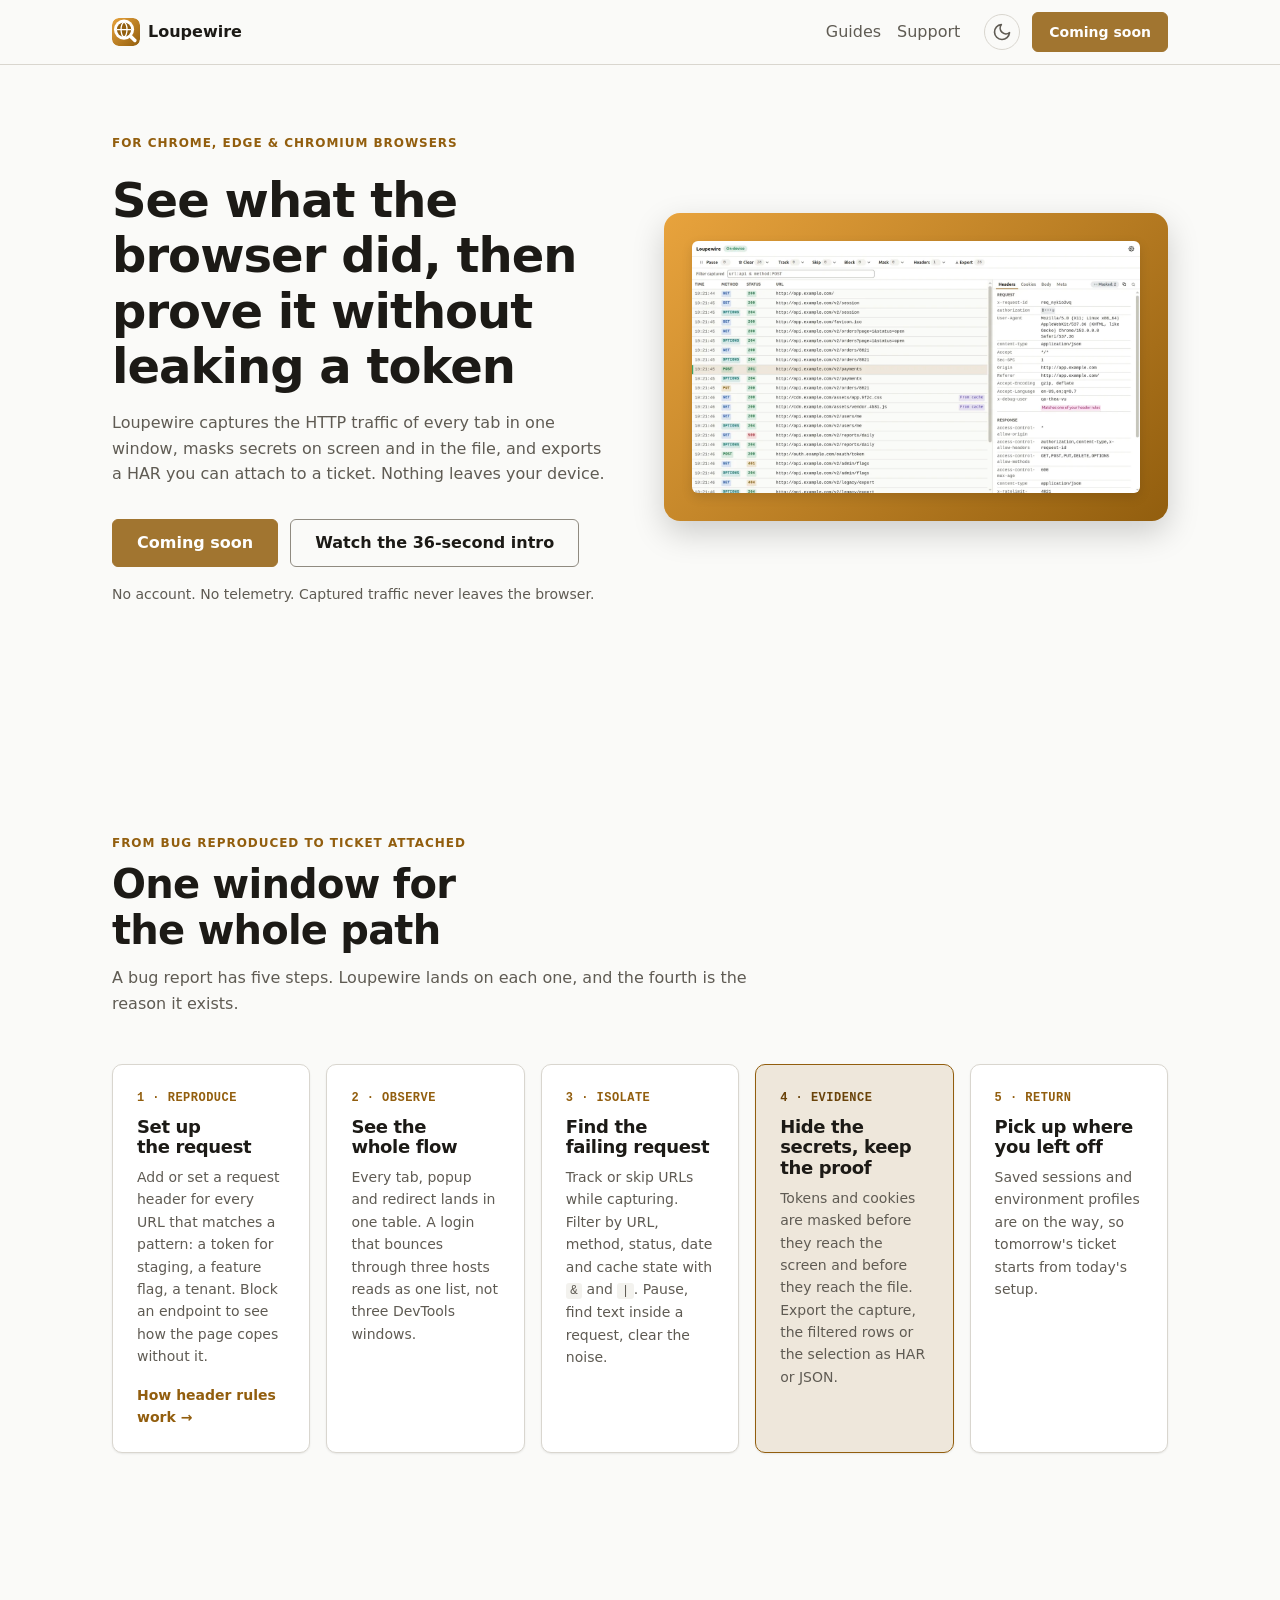
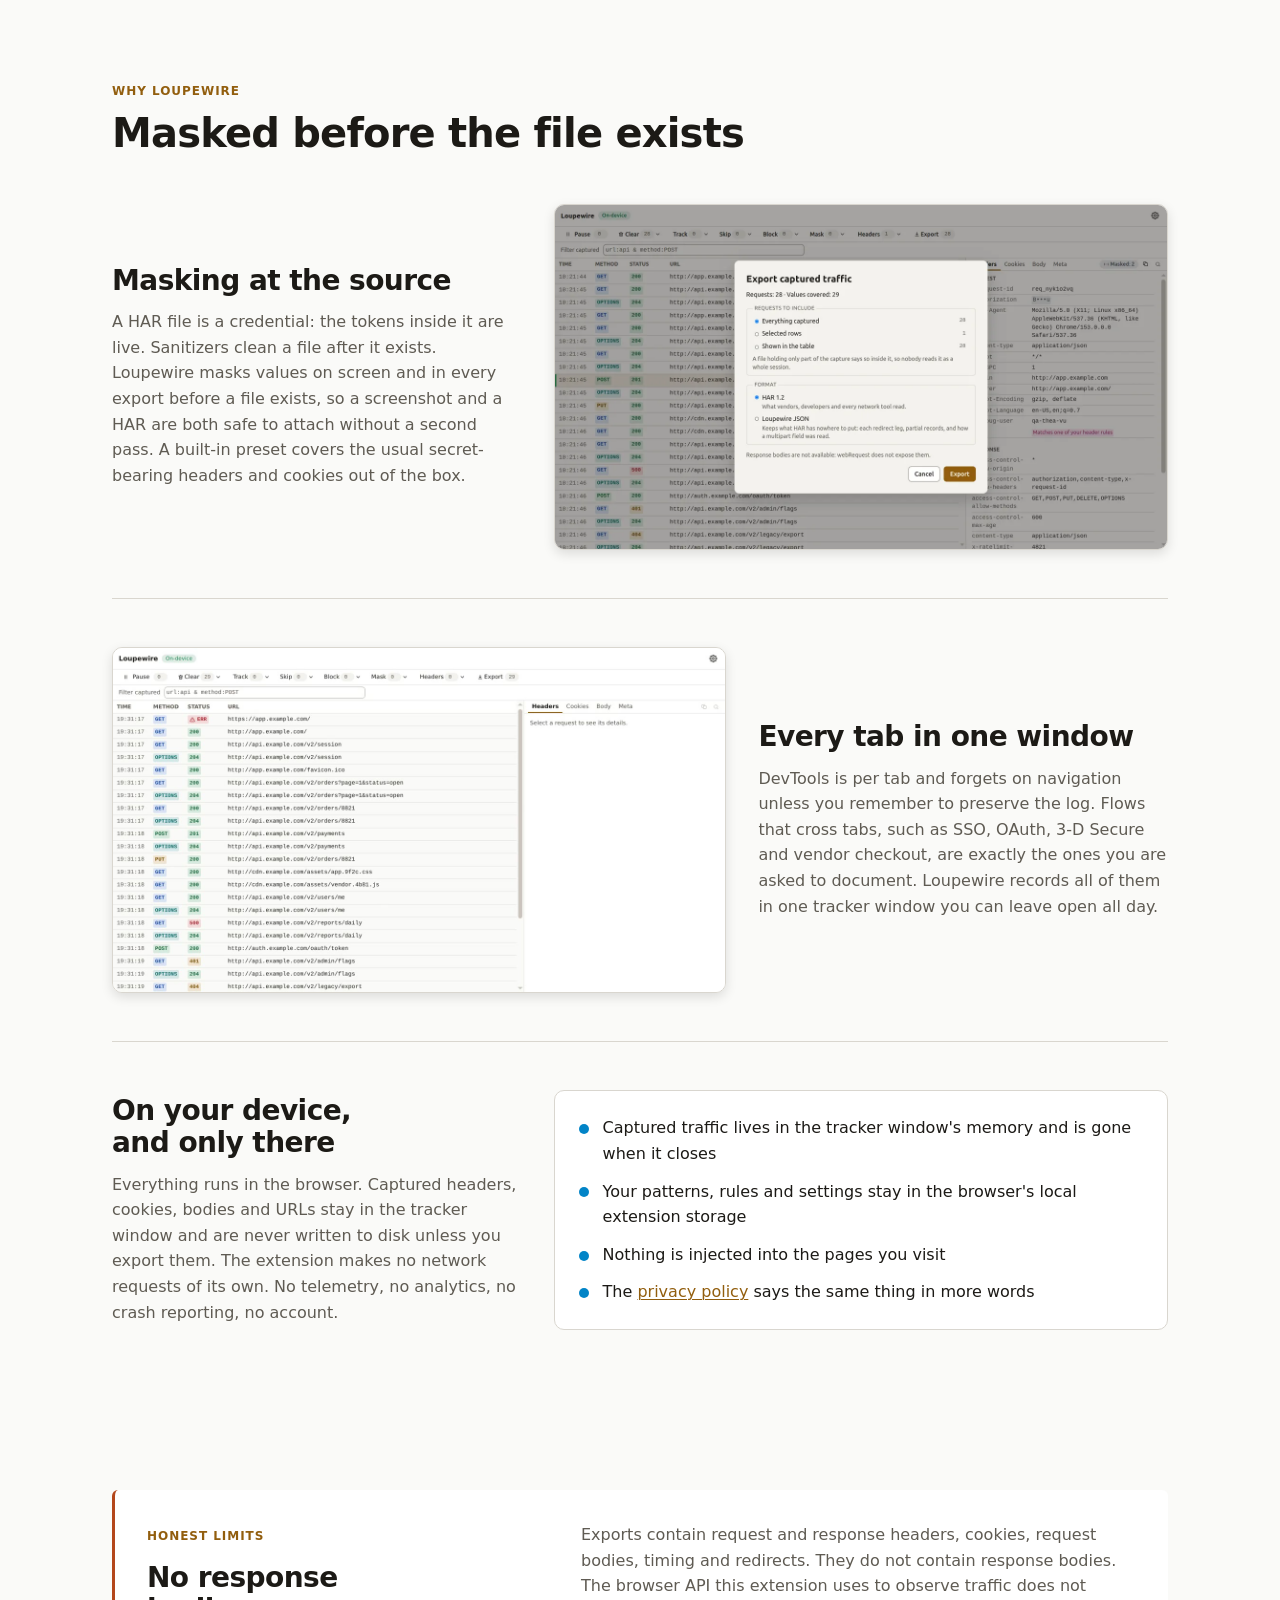
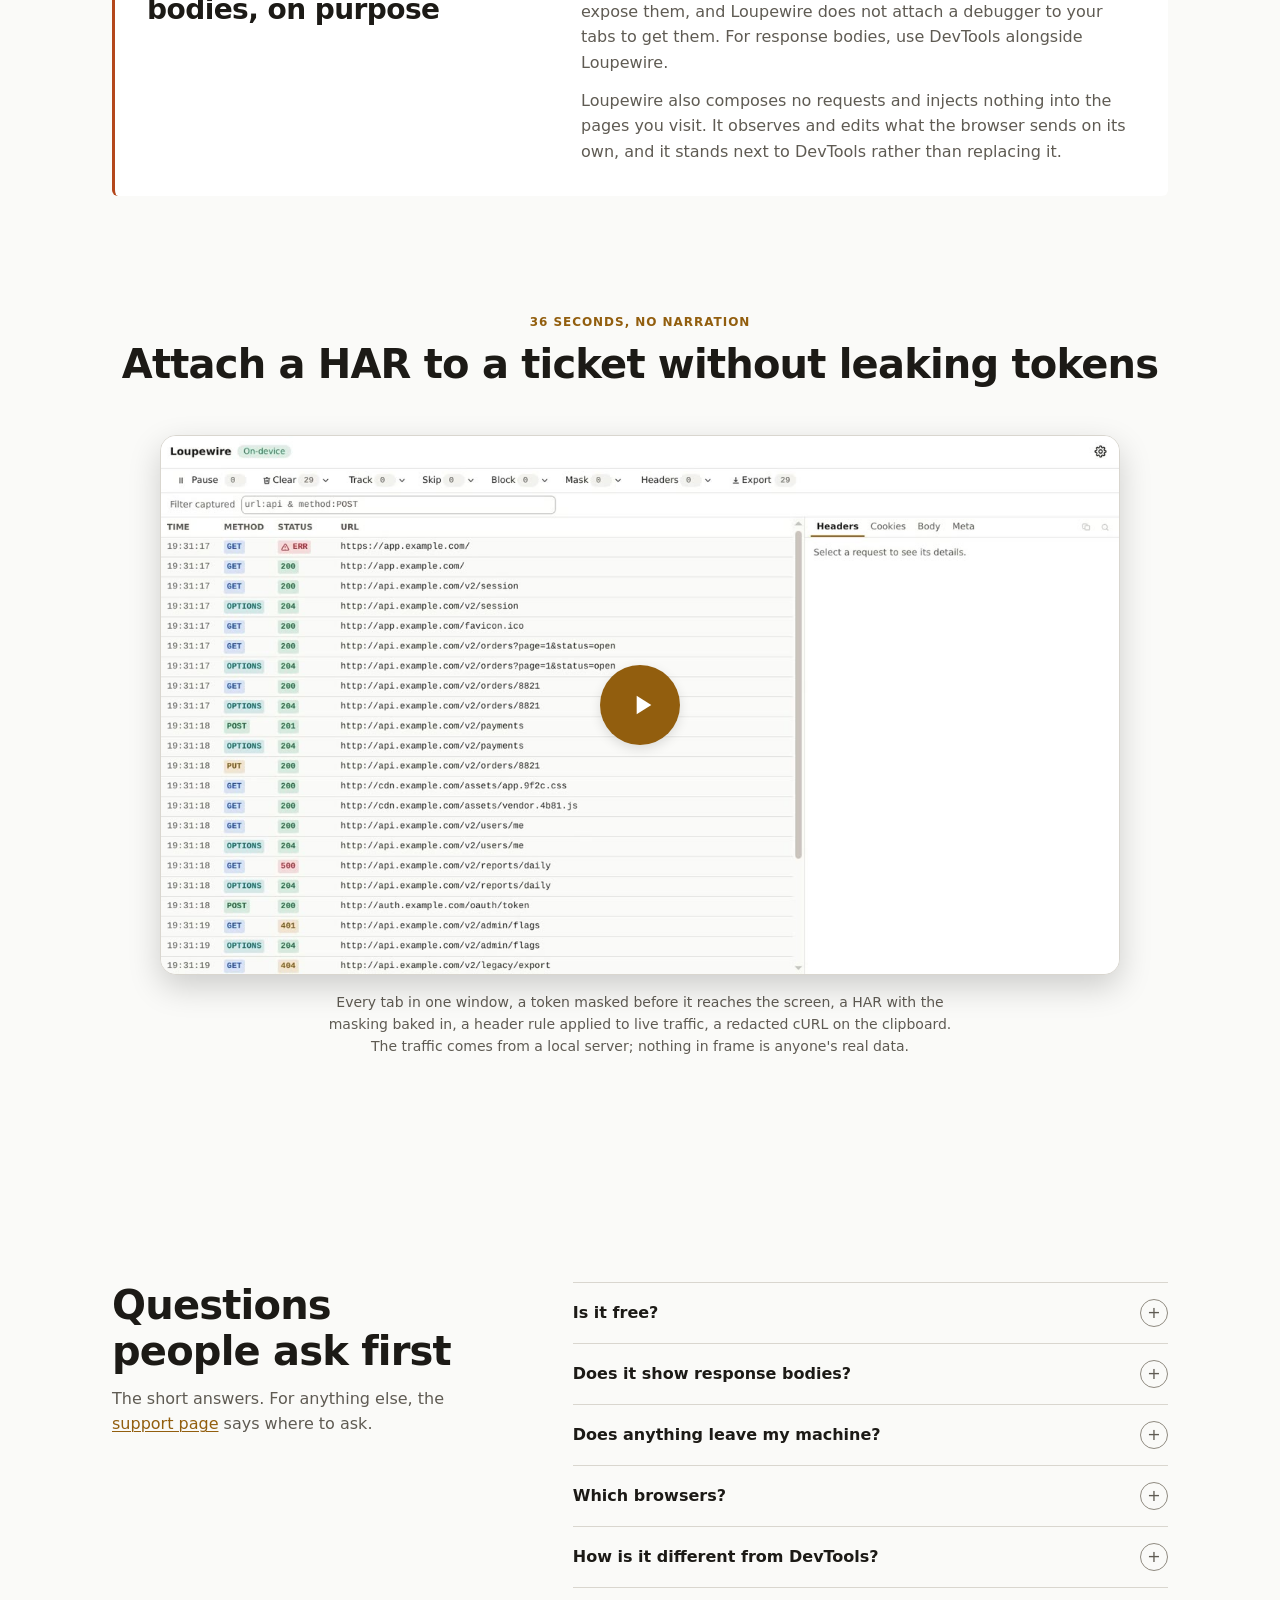
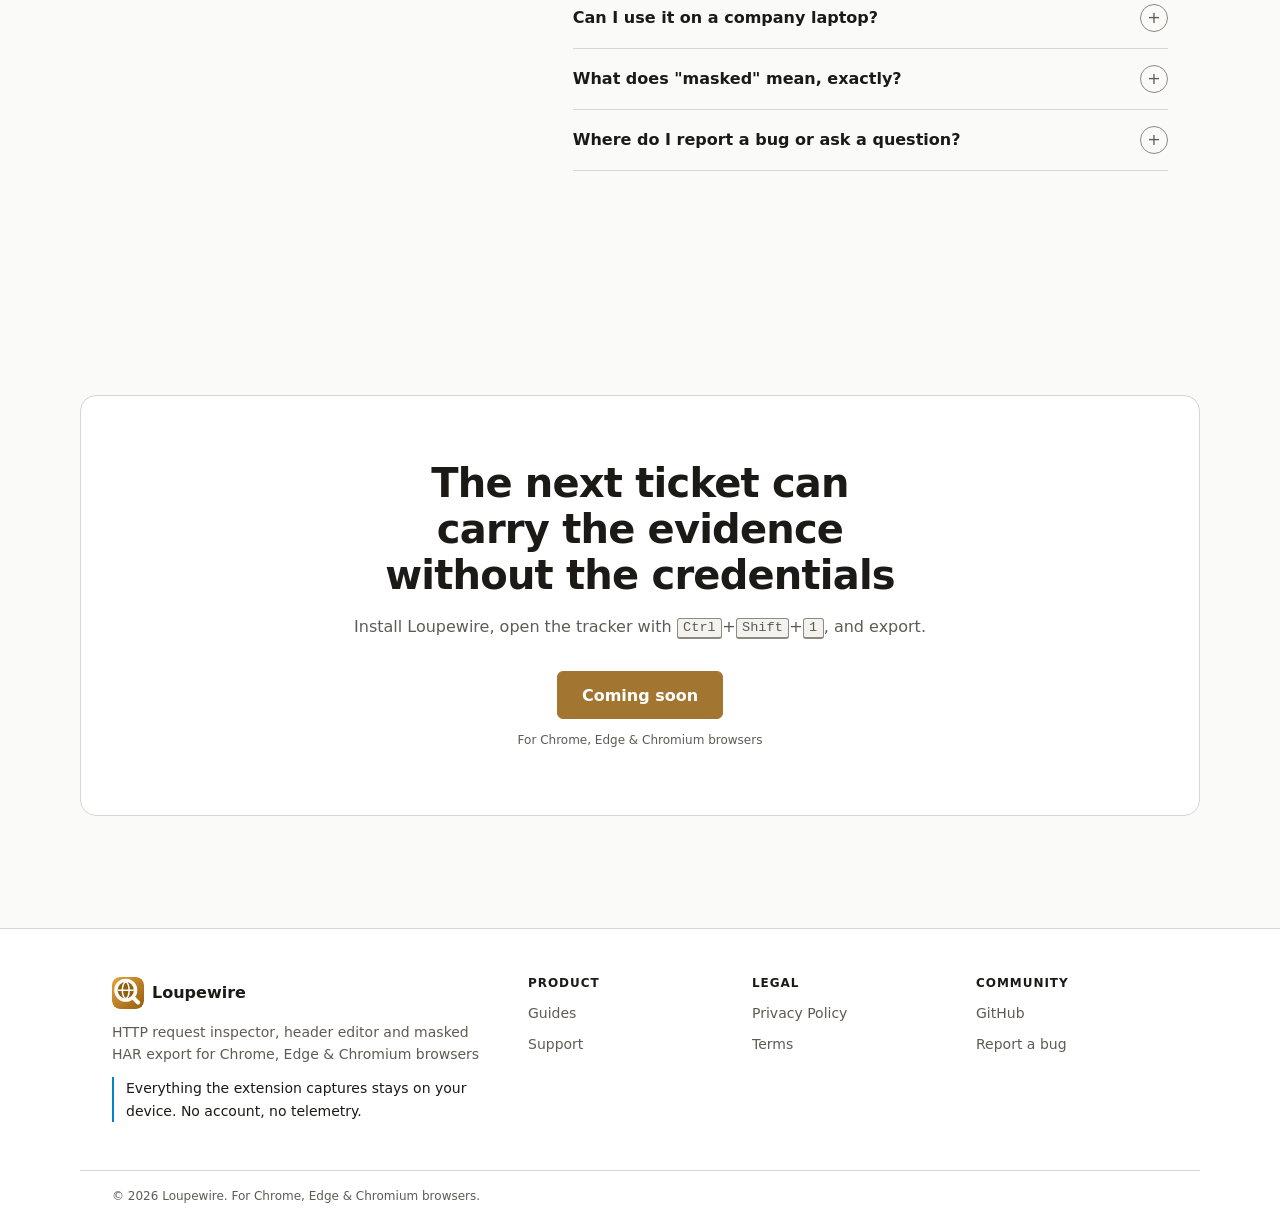
==== commit c7a94cdf: "Limits box spans the container; video heading centred on one line" ====
--- a/index.html
+++ b/index.html
@@ -248,7 +248,7 @@
               <h3>On your device, and only there</h3>
               <p>Everything runs in the browser. Captured headers, cookies, bodies and URLs stay in the tracker window and are never written to disk unless you export them. The extension makes no network requests of its own. No telemetry, no analytics, no crash reporting, no account.</p>
             </div>
-            <ul class="feature__facts">
+            <ul class="checklist">
               <li>Captured traffic lives in the tracker window's memory and is gone when it closes</li>
               <li>Your patterns, rules and settings stay in the browser's local extension storage</li>
               <li>Nothing is injected into the pages you visit</li>
@@ -260,18 +260,22 @@
 
       <section id="limits" class="section limits">
         <div class="container">
-          <div class="limits__box">
-            <p class="section__eyebrow">Honest limits</p>
-            <h2>No response bodies, on purpose</h2>
+          <div class="limits__box split">
+            <div class="split__intro">
+              <p class="section__eyebrow">Honest limits</p>
+              <h2>No response bodies, on purpose</h2>
+            </div>
+            <div class="limits__body">
             <p>Exports contain request and response headers, cookies, request bodies, timing and redirects. They do not contain response bodies. The browser API this extension uses to observe traffic does not expose them, and Loupewire does not attach a debugger to your tabs to get them. For response bodies, use DevTools alongside Loupewire.</p>
             <p>Loupewire also composes no requests and injects nothing into the pages you visit. It observes and edits what the browser sends on its own, and it stands next to DevTools rather than replacing it.</p>
+            </div>
           </div>
         </div>
       </section>
 
       <section id="video" class="section video">
         <div class="container">
-          <header class="section__header">
+          <header class="section__header section__header--centered">
             <p class="section__eyebrow">36 seconds, no narration</p>
             <h2>Attach a HAR to a ticket without leaking tokens</h2>
           </header>
@@ -289,10 +293,10 @@
       </section>
 
       <section id="faq" class="section faq">
-        <div class="container faq__inner">
+        <div class="container split faq__inner">
           <div class="faq__intro">
             <h2>Questions people ask first</h2>
-            <p class="faq__lead">The short answers. For anything else, the <a href="/support/">support page</a> says where to ask.</p>
+            <p class="split__lead">The short answers. For anything else, the <a href="/support/">support page</a> says where to ask.</p>
           </div>
           <div class="faq__list">
             <details class="faq__item">
--- a/css/global.css
+++ b/css/global.css
@@ -141,6 +141,13 @@
   margin-block-end: var(--loupewire-space-3xl);
 }
 
+/* For a section whose content is centred (the video): no width cap, so a
+   heading is not folded in two by the 640px column, and centred text. */
+.section__header--centered {
+  max-inline-size: none;
+  text-align: center;
+}
+
 .section__eyebrow {
   display: inline-block;
   margin-block-end: var(--loupewire-space-sm);
@@ -155,6 +162,60 @@
   margin-block-start: var(--loupewire-space-md);
   font-size: var(--loupewire-font-size-lg);
   color: var(--loupewire-text-muted);
+}
+
+/* Split: a heading and a line of lead beside the content, so a section
+   with a short list spans the container like its neighbours while the
+   list keeps a readable width. One column on a phone. ------------- */
+
+.split {
+  display: grid;
+  gap: var(--loupewire-space-2xl);
+  align-items: start;
+}
+
+@media (min-width: 900px) {
+  .split {
+    grid-template-columns: minmax(0, 2fr) minmax(0, 3fr);
+    gap: var(--loupewire-space-4xl);
+  }
+}
+
+.split__lead {
+  max-inline-size: 36ch;
+  margin-block-start: var(--loupewire-space-md);
+  color: var(--loupewire-text-muted);
+}
+
+/* Checklist: a framed list with an accent dot per item ------------ */
+
+.checklist {
+  margin: 0;
+  padding: var(--loupewire-space-xl);
+  border: 1px solid var(--loupewire-border);
+  border-radius: var(--loupewire-radius-lg);
+  background: var(--loupewire-surface);
+  list-style: none;
+}
+
+.checklist li {
+  position: relative;
+  padding-inline-start: var(--loupewire-space-xl);
+}
+
+.checklist li + li {
+  margin-block-start: var(--loupewire-space-md);
+}
+
+.checklist li::before {
+  content: '';
+  position: absolute;
+  inset-inline-start: 0;
+  inset-block-start: 0.55em;
+  inline-size: 10px;
+  block-size: 10px;
+  border-radius: var(--loupewire-radius-full);
+  background: var(--loupewire-brand-accent);
 }
 
 /* Prose: the reading column of legal pages and guides ----------- */
--- a/css/components/faq.css
+++ b/css/components/faq.css
@@ -5,28 +5,13 @@
    spans the container like its neighbours while each question still reads
    at a comfortable width. One column on a phone. */
 
-.faq__inner {
-  display: grid;
-  gap: var(--loupewire-space-2xl);
-  align-items: start;
-}
-
+/* The two-column frame is the shared .split in global.css; the intro
+   stays in view while the list scrolls. */
 @media (min-width: 900px) {
-  .faq__inner {
-    grid-template-columns: minmax(0, 2fr) minmax(0, 3fr);
-    gap: var(--loupewire-space-4xl);
-  }
-
   .faq__intro {
     position: sticky;
     inset-block-start: calc(var(--loupewire-header-block-size) + var(--loupewire-space-xl));
   }
-}
-
-.faq__lead {
-  max-inline-size: 36ch;
-  margin-block-start: var(--loupewire-space-md);
-  color: var(--loupewire-text-muted);
 }
 
 .faq__list {
--- a/css/pages/index.css
+++ b/css/pages/index.css
@@ -104,35 +104,6 @@
   box-shadow: var(--loupewire-shadow-md);
 }
 
-.feature__facts {
-  margin: 0;
-  padding: var(--loupewire-space-xl);
-  border: 1px solid var(--loupewire-border);
-  border-radius: var(--loupewire-radius-lg);
-  background: var(--loupewire-surface);
-  list-style: none;
-}
-
-.feature__facts li {
-  position: relative;
-  padding-inline-start: var(--loupewire-space-xl);
-}
-
-.feature__facts li + li {
-  margin-block-start: var(--loupewire-space-md);
-}
-
-.feature__facts li::before {
-  content: '';
-  position: absolute;
-  inset-inline-start: 0;
-  inset-block-start: 0.55em;
-  inline-size: 10px;
-  block-size: 10px;
-  border-radius: var(--loupewire-radius-full);
-  background: var(--loupewire-brand-accent);
-}
-
 /* Limits: one framed statement. */
 
 .limits {
@@ -140,21 +111,24 @@
 }
 
 .limits__box {
-  max-inline-size: 72ch;
   padding: var(--loupewire-space-2xl);
   border-inline-start: 3px solid var(--loupewire-status-warning);
   border-radius: var(--loupewire-radius-md);
   background: var(--loupewire-surface);
 }
 
-.limits__box > p {
-  margin-block-start: var(--loupewire-space-md);
+.limits__box h2 {
+  margin-block-start: var(--loupewire-space-sm);
+  font-size: var(--loupewire-display-md);
+}
+
+.limits__body {
+  max-inline-size: 66ch;
   color: var(--loupewire-text-muted);
 }
 
-.limits__box > h2 {
-  margin-block-start: var(--loupewire-space-sm);
-  font-size: var(--loupewire-display-md);
+.limits__body p + p {
+  margin-block-start: var(--loupewire-space-md);
 }
 
 /* Video. */
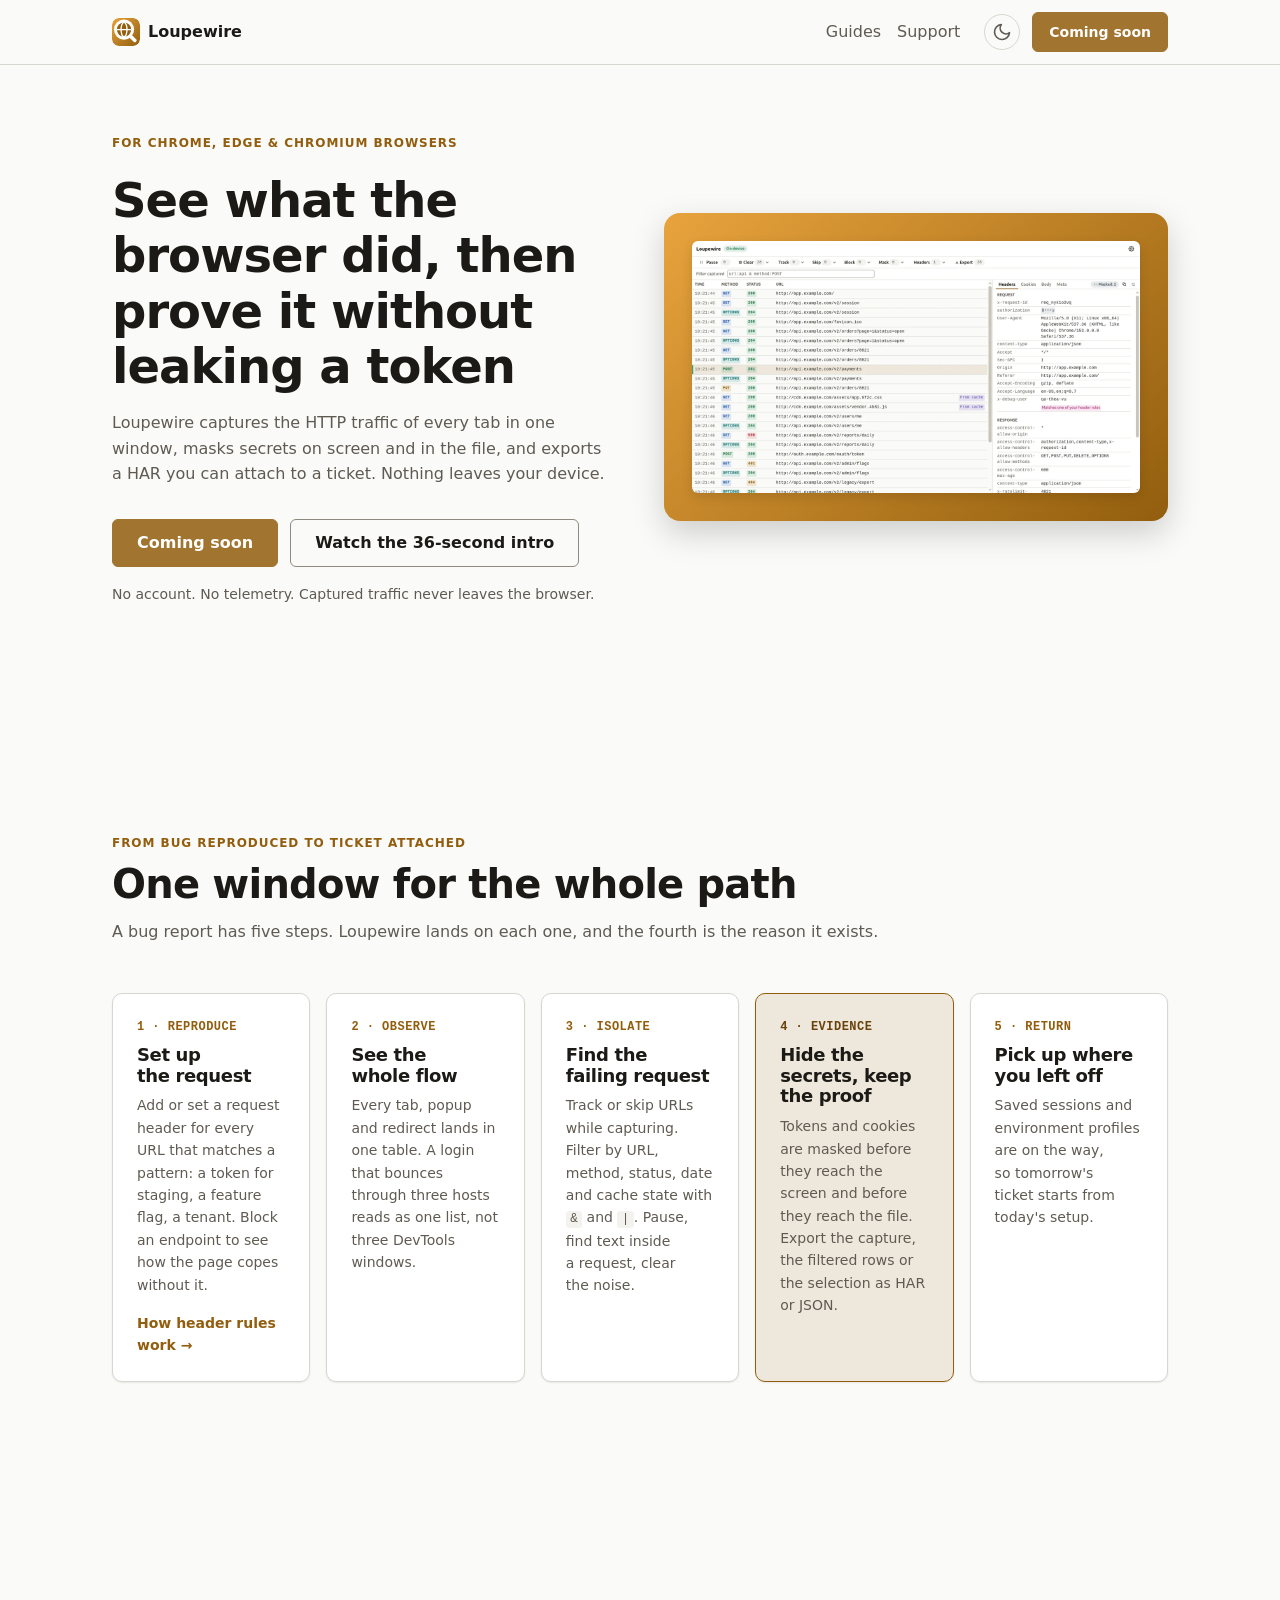
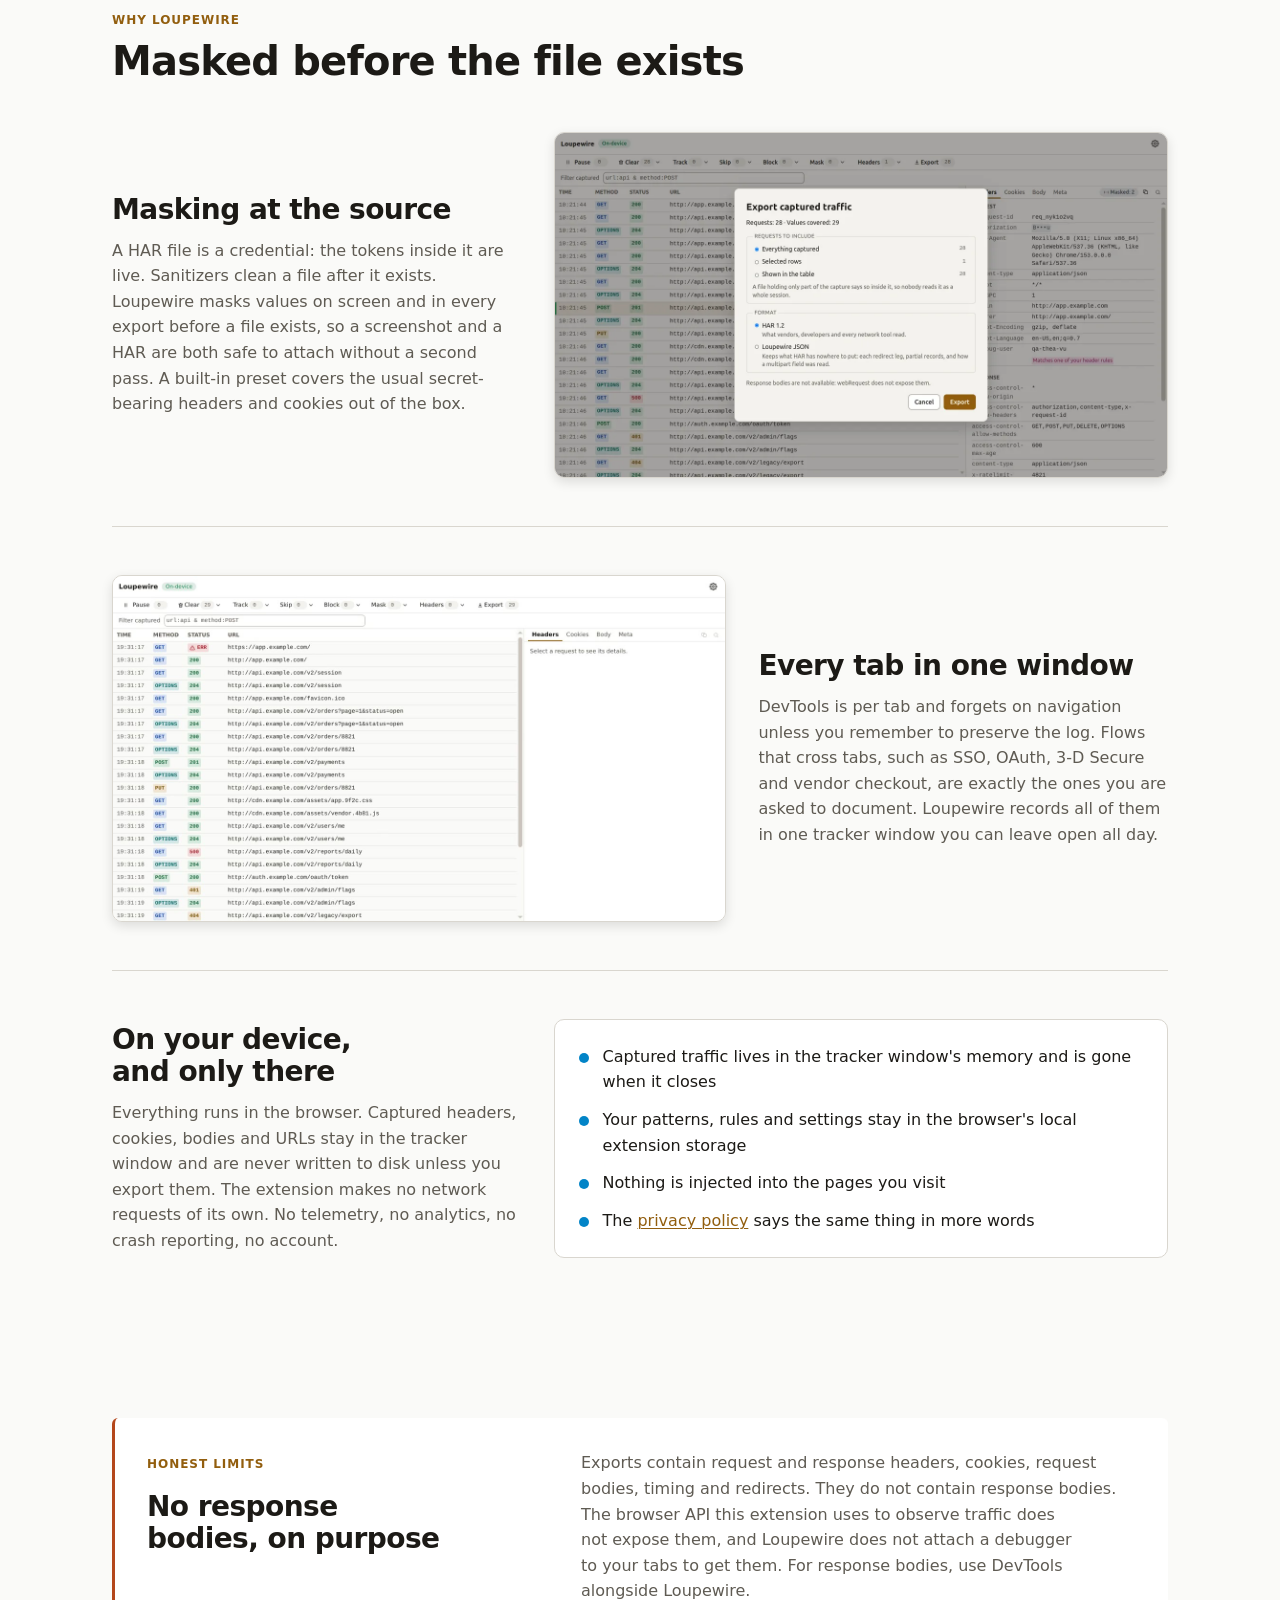
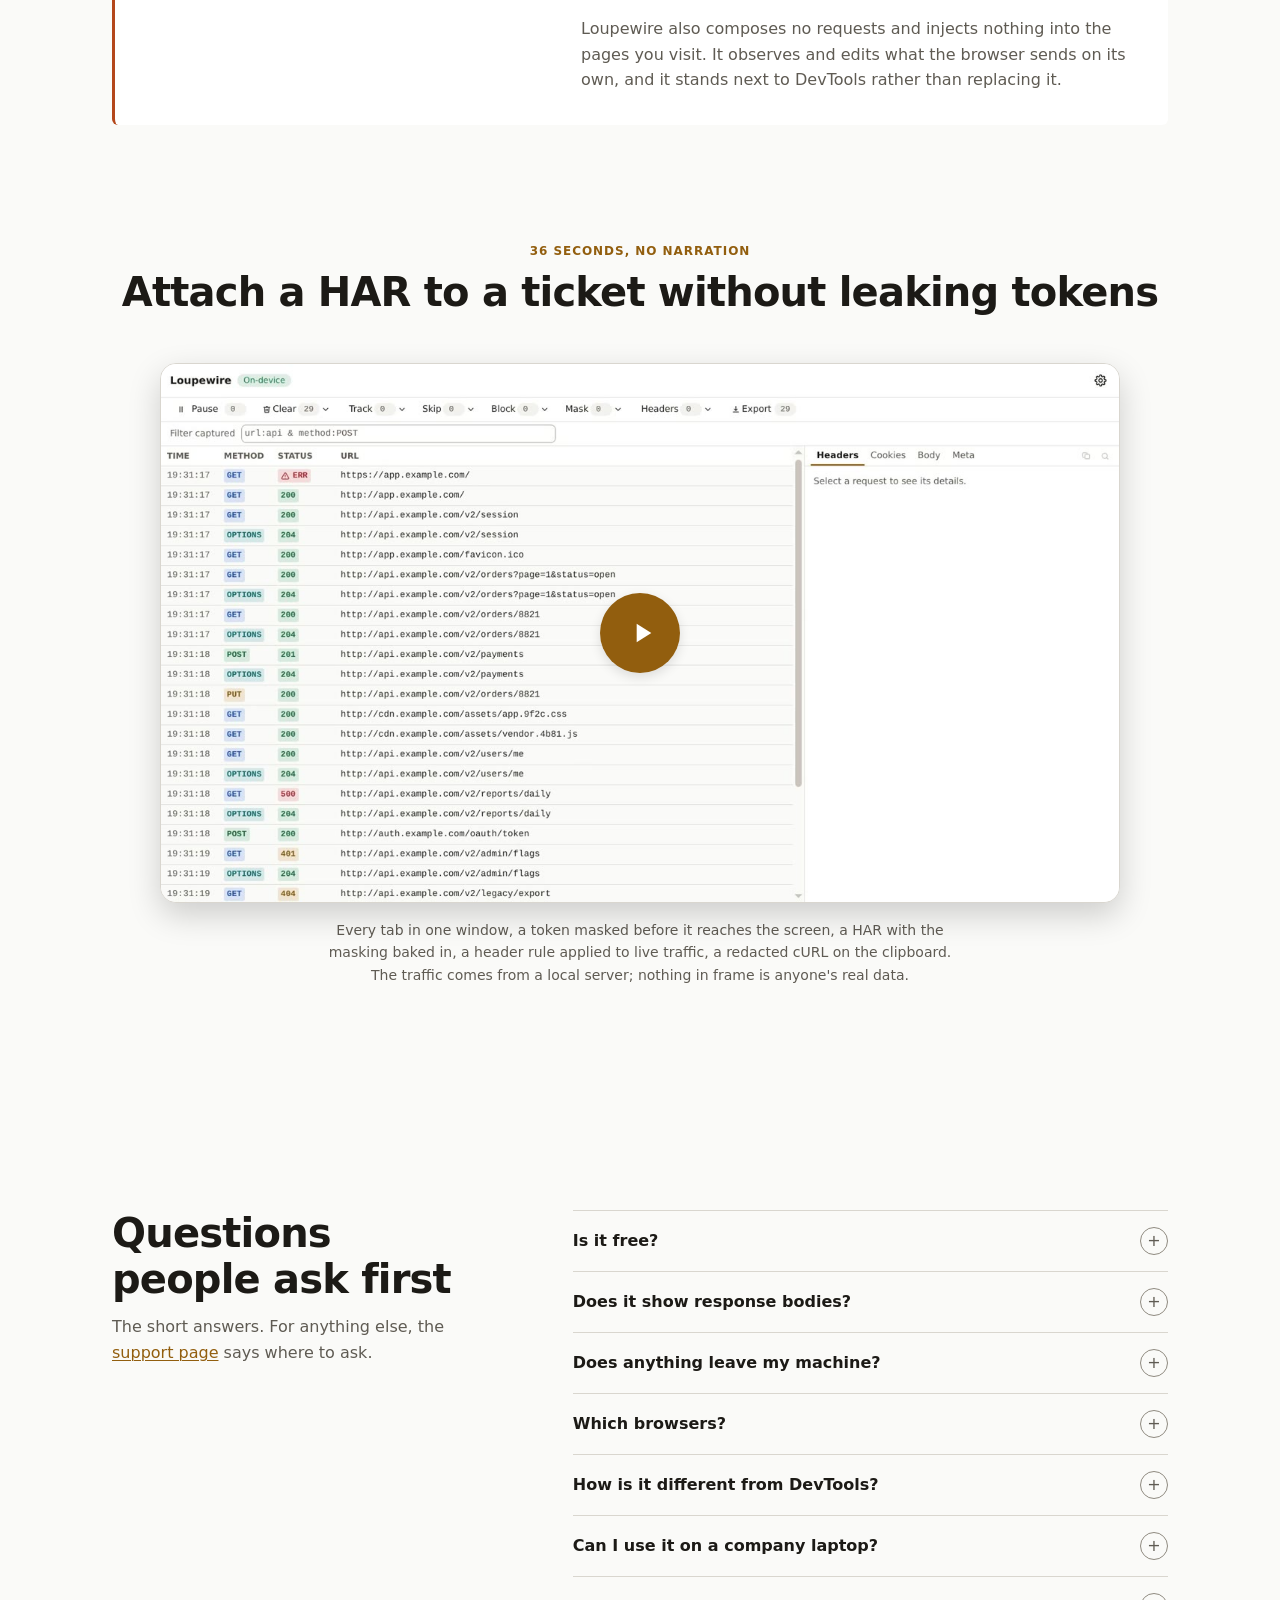
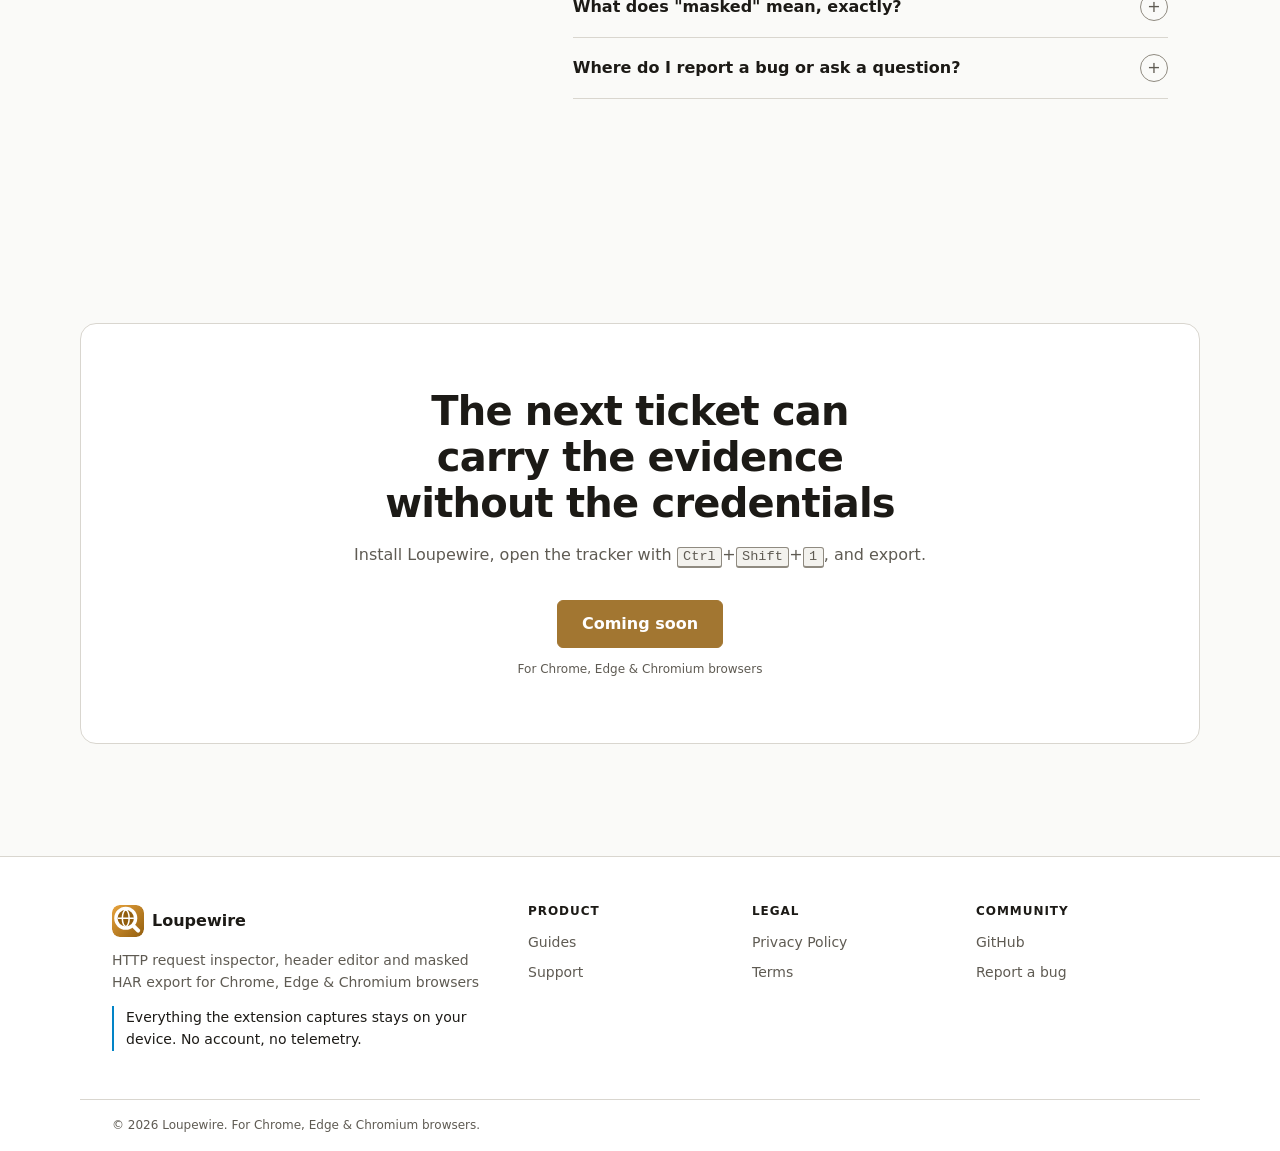
==== commit eb0bc276: "Video uploadDate with time and timezone" ====
--- a/index.html
+++ b/index.html
@@ -99,7 +99,7 @@
           "name": "Attach a HAR to a ticket without leaking tokens",
           "description": "Loupewire captures HTTP traffic from every tab in one window, masks secrets on screen and in the file, and exports a HAR you can attach to a ticket.",
           "thumbnailUrl": "https://loupewire.github.io/assets/video/intro-poster.jpg",
-          "uploadDate": "2026-09-20",
+          "uploadDate": "2026-09-20T00:00:00+07:00",
           "duration": "PT36S",
           "contentUrl": "https://www.youtube.com/watch?v=u64uJKa-xT4",
           "embedUrl": "https://www.youtube-nocookie.com/embed/u64uJKa-xT4",
--- a/css/global.css
+++ b/css/global.css
@@ -75,6 +75,8 @@
 
 p {
   margin: 0;
+  /* No single word alone on the last line; browsers without support ignore it. */
+  text-wrap: pretty;
 }
 
 a {
@@ -137,7 +139,7 @@
 }
 
 .section__header {
-  max-inline-size: 640px;
+  max-inline-size: 840px;
   margin-block-end: var(--loupewire-space-3xl);
 }
 
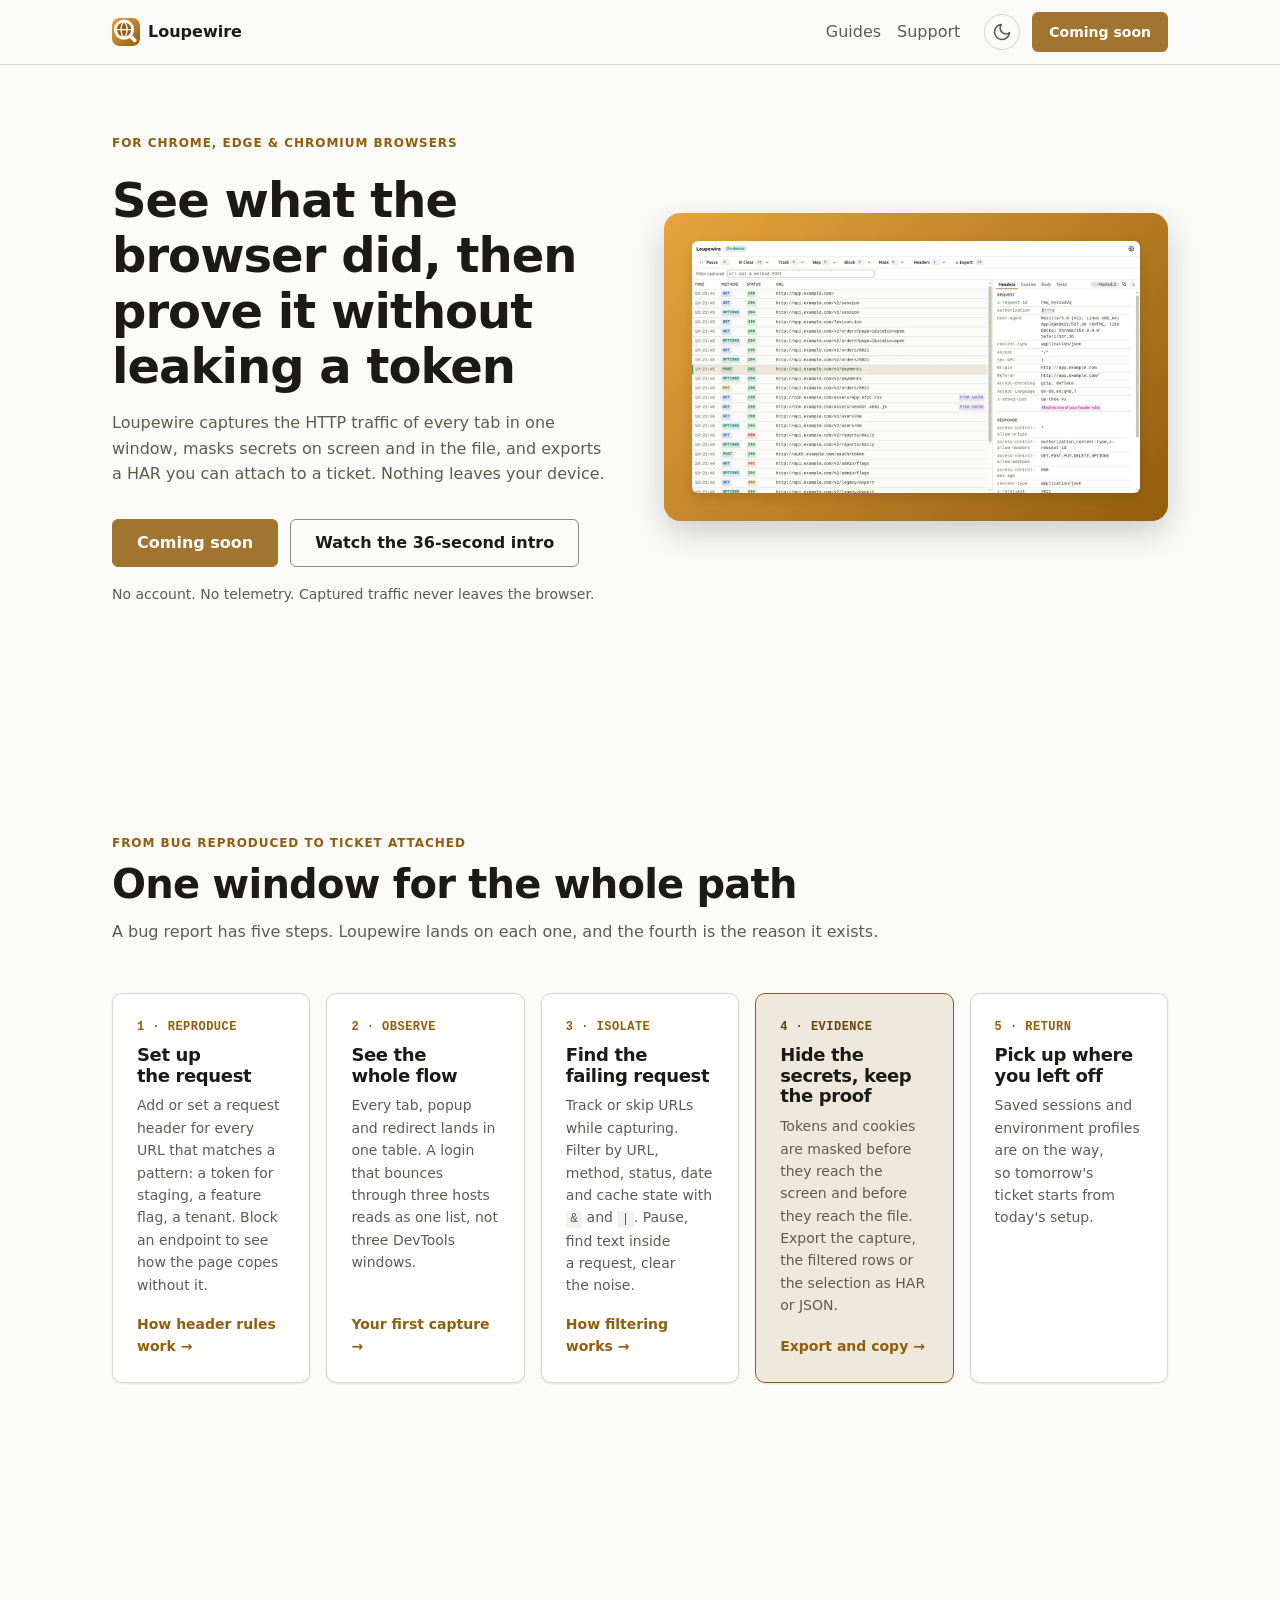
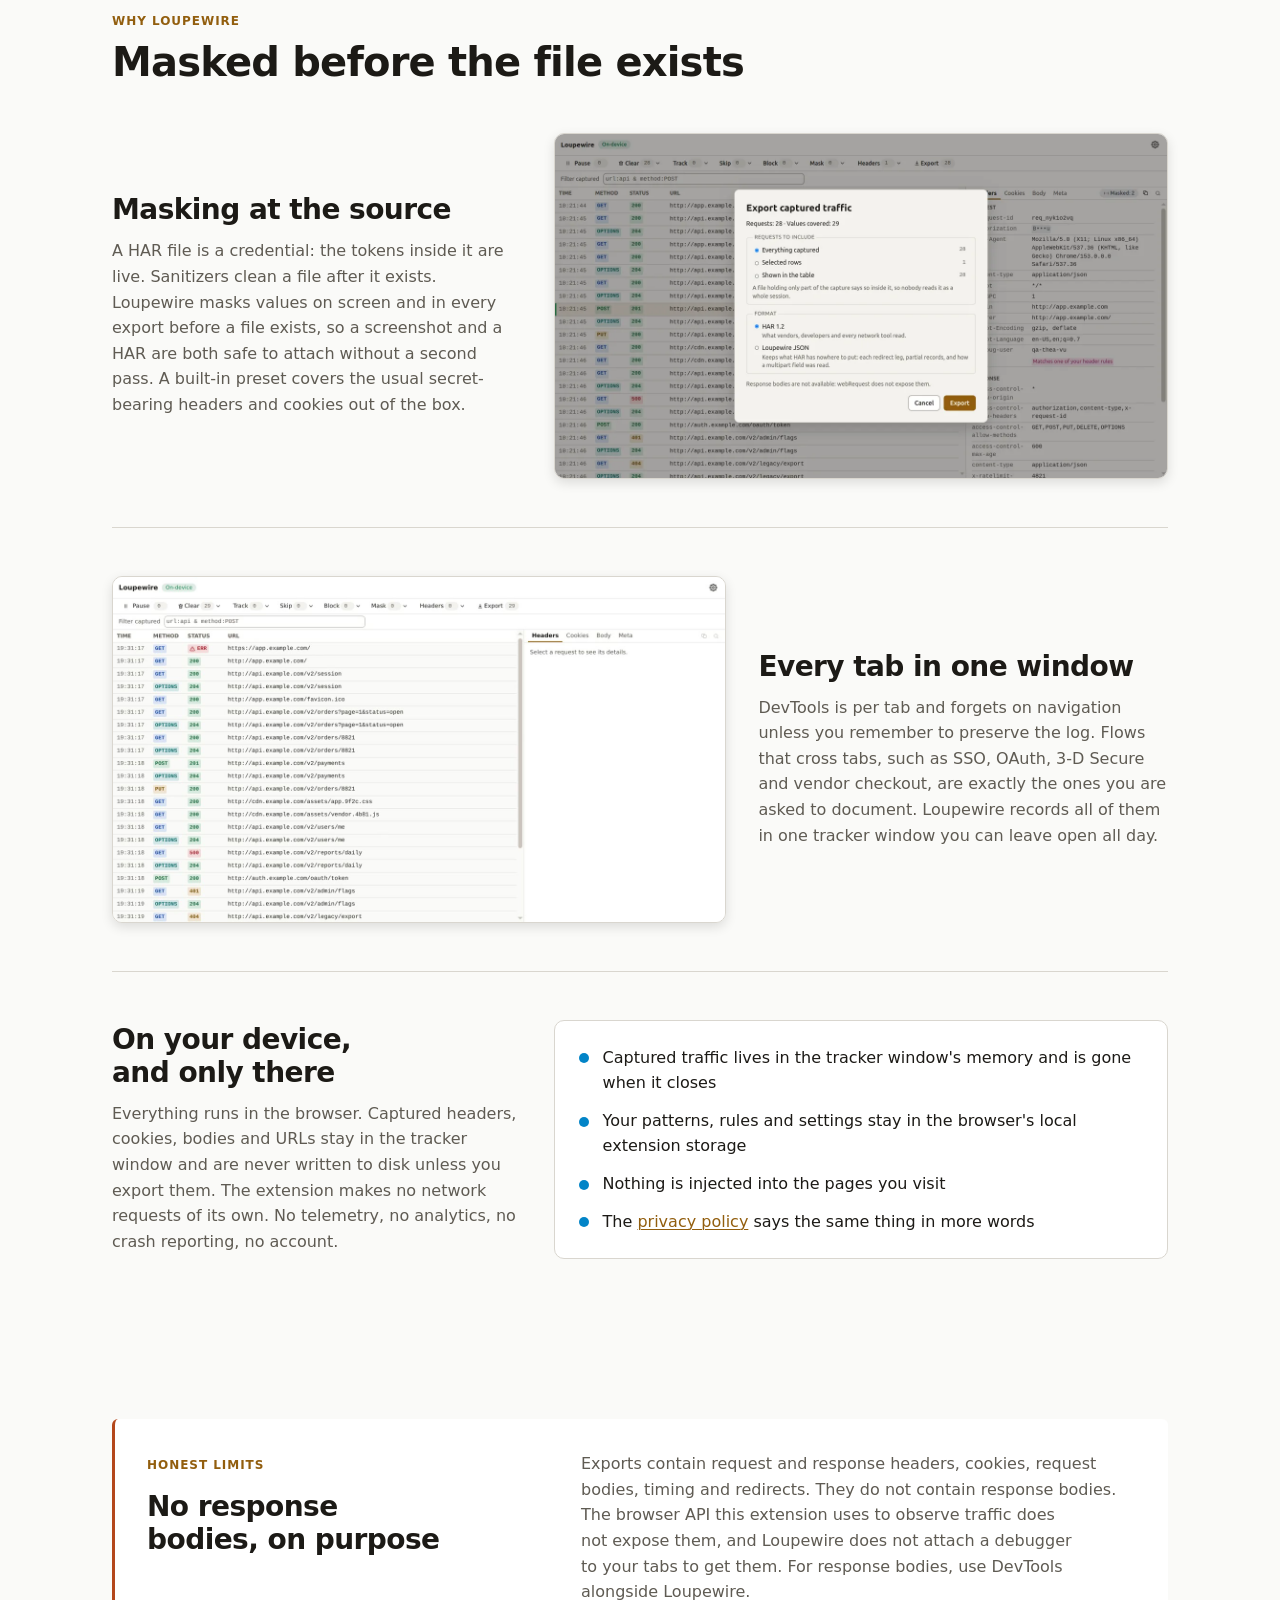
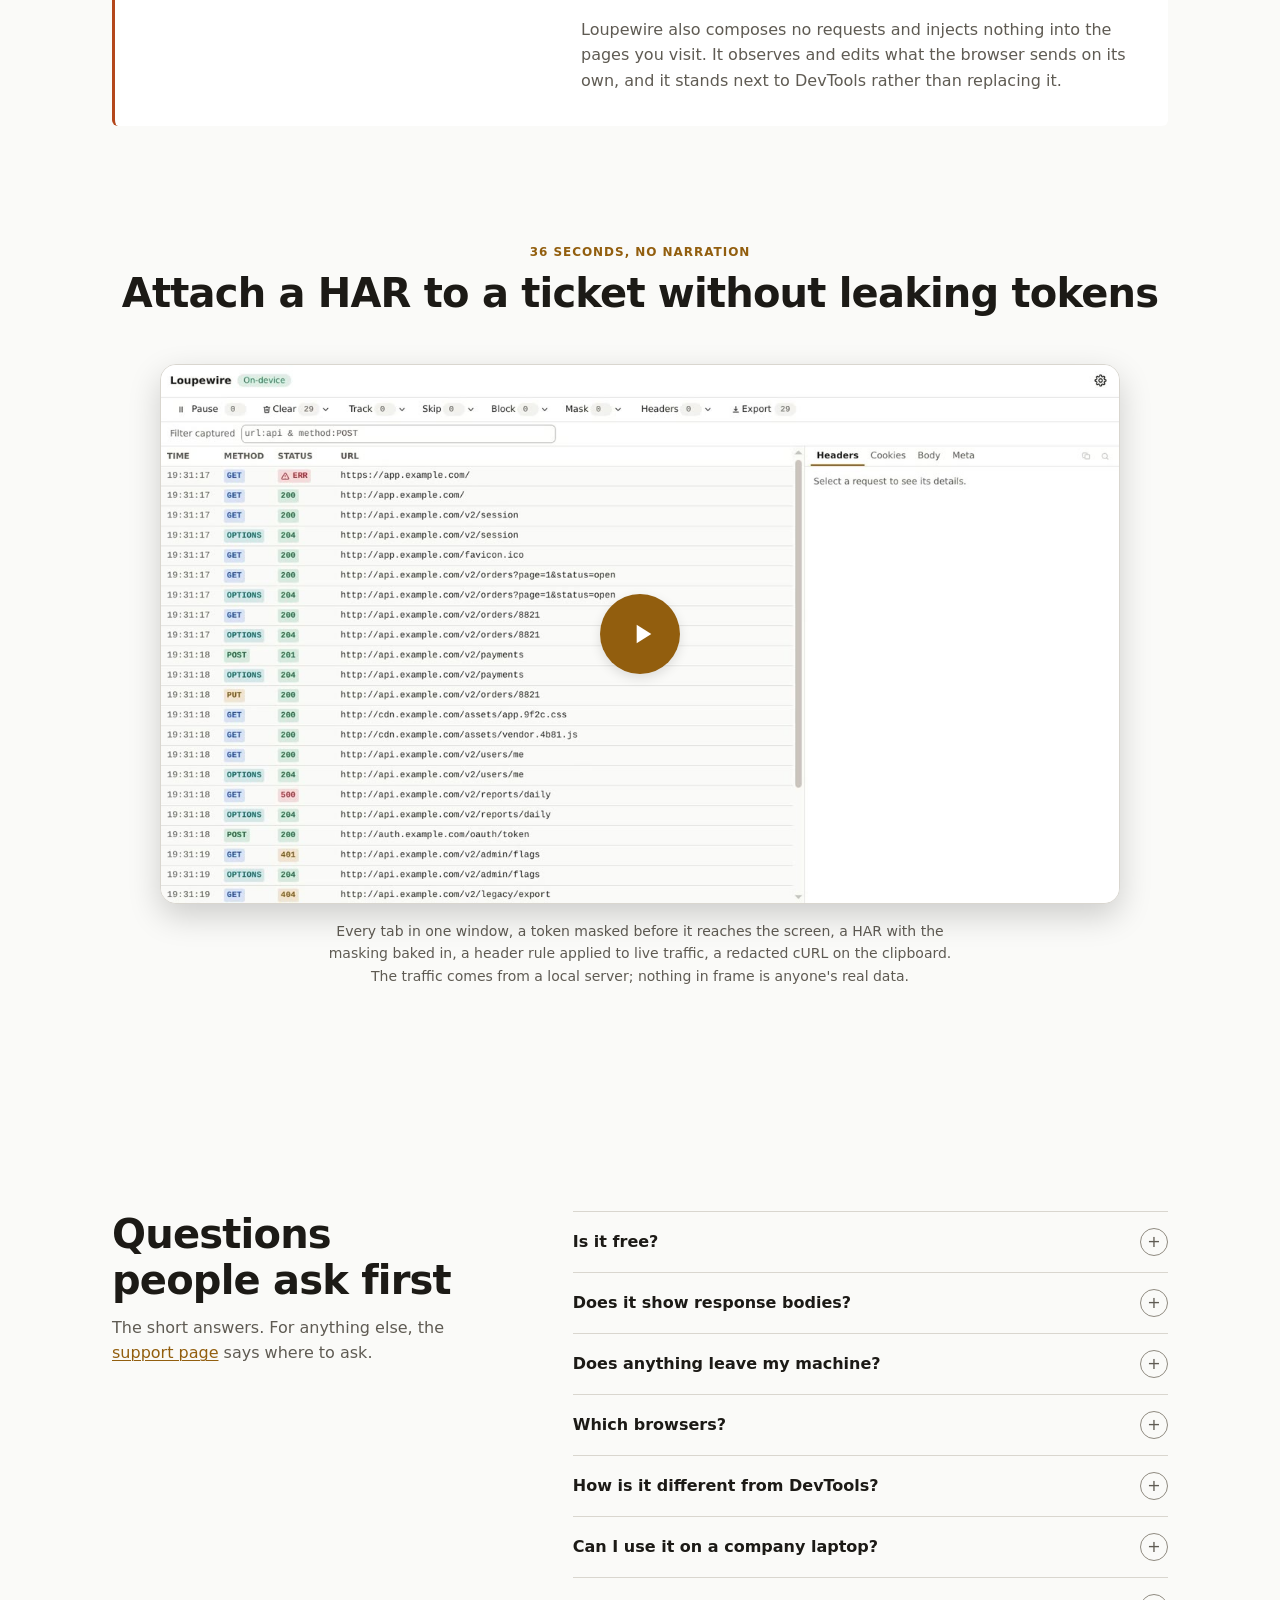
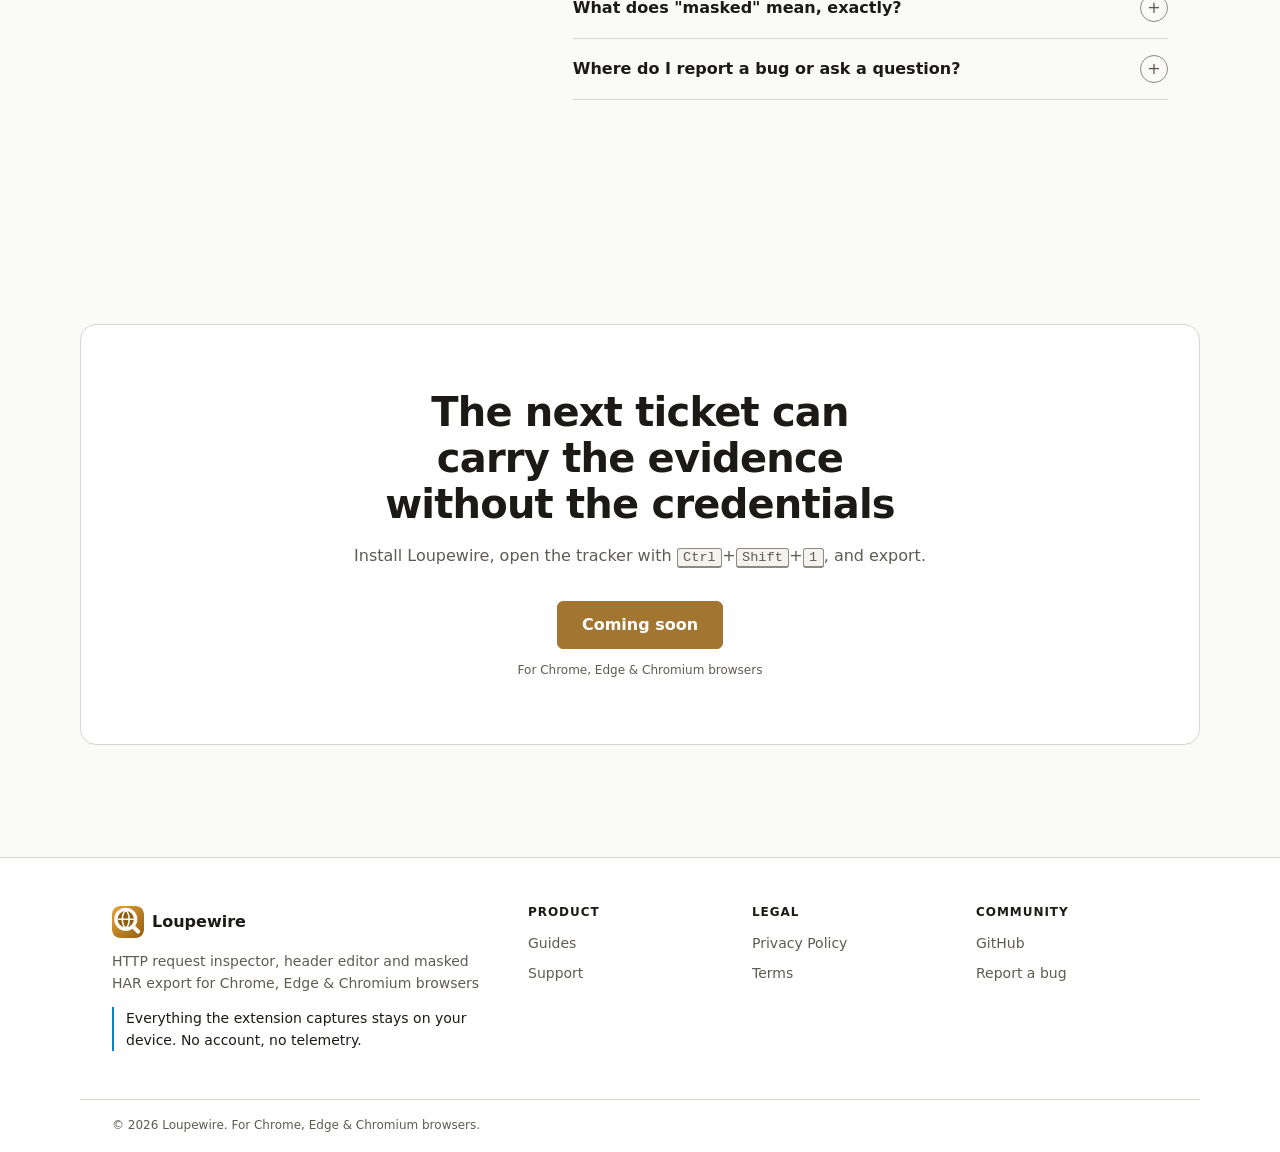
==== commit 23c12469: "Link the guides to each other and from the home page" ====
--- a/index.html
+++ b/index.html
@@ -199,16 +199,19 @@
               <p class="card__step">2 · Observe</p>
               <h3 class="card__title">See the whole flow</h3>
               <p class="card__body">Every tab, popup and redirect lands in one table. A login that bounces through three hosts reads as one list, not three DevTools windows.</p>
+              <a class="card__link" href="/guides/first-capture/">Your first capture</a>
             </li>
             <li class="card">
               <p class="card__step">3 · Isolate</p>
               <h3 class="card__title">Find the failing request</h3>
               <p class="card__body">Track or skip URLs while capturing. Filter by URL, method, status, date and cache state with <code>&amp;</code> and <code>|</code>. Pause, find text inside a request, clear the noise.</p>
+              <a class="card__link" href="/guides/filter/">How filtering works</a>
             </li>
             <li class="card card--accent">
               <p class="card__step">4 · Evidence</p>
               <h3 class="card__title">Hide the secrets, keep the proof</h3>
               <p class="card__body">Tokens and cookies are masked before they reach the screen and before they reach the file. Export the capture, the filtered rows or the selection as HAR or JSON.</p>
+              <a class="card__link" href="/guides/export/">Export and copy</a>
             </li>
             <li class="card">
               <p class="card__step">5 · Return</p>
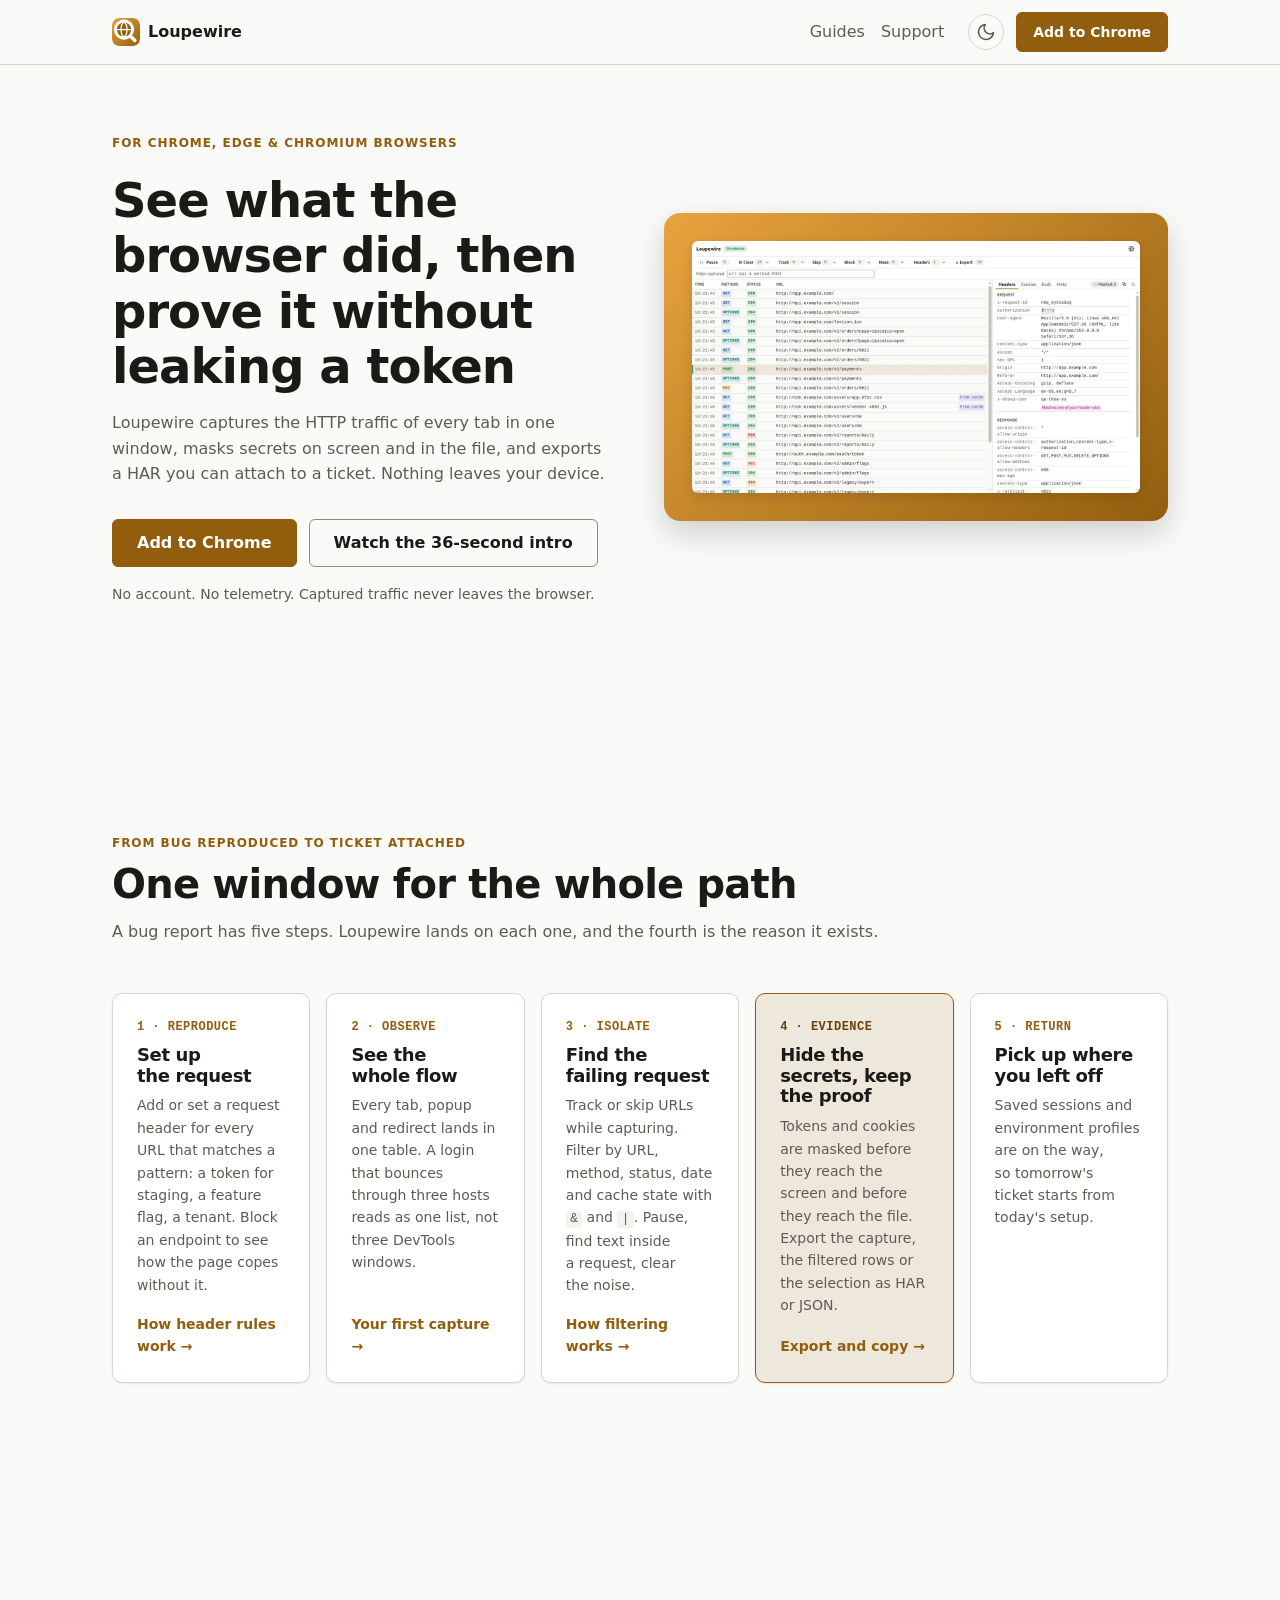
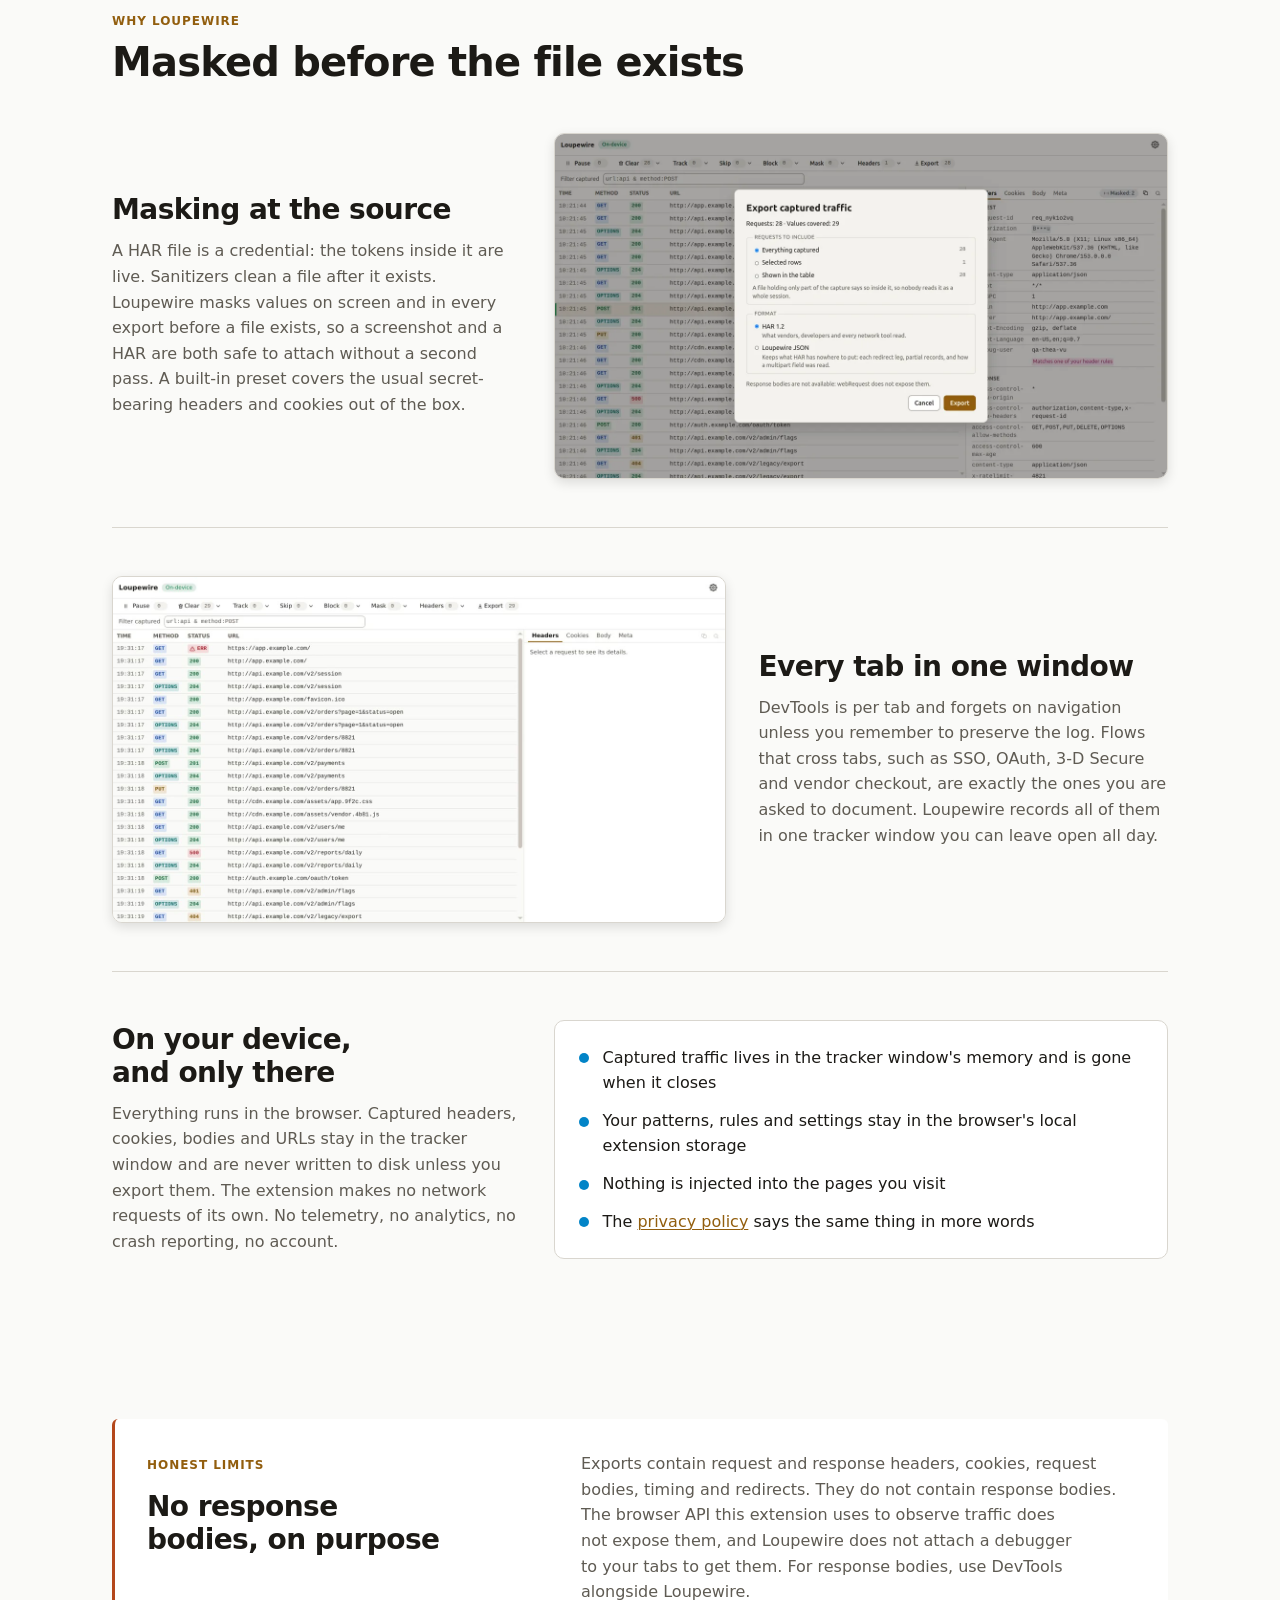
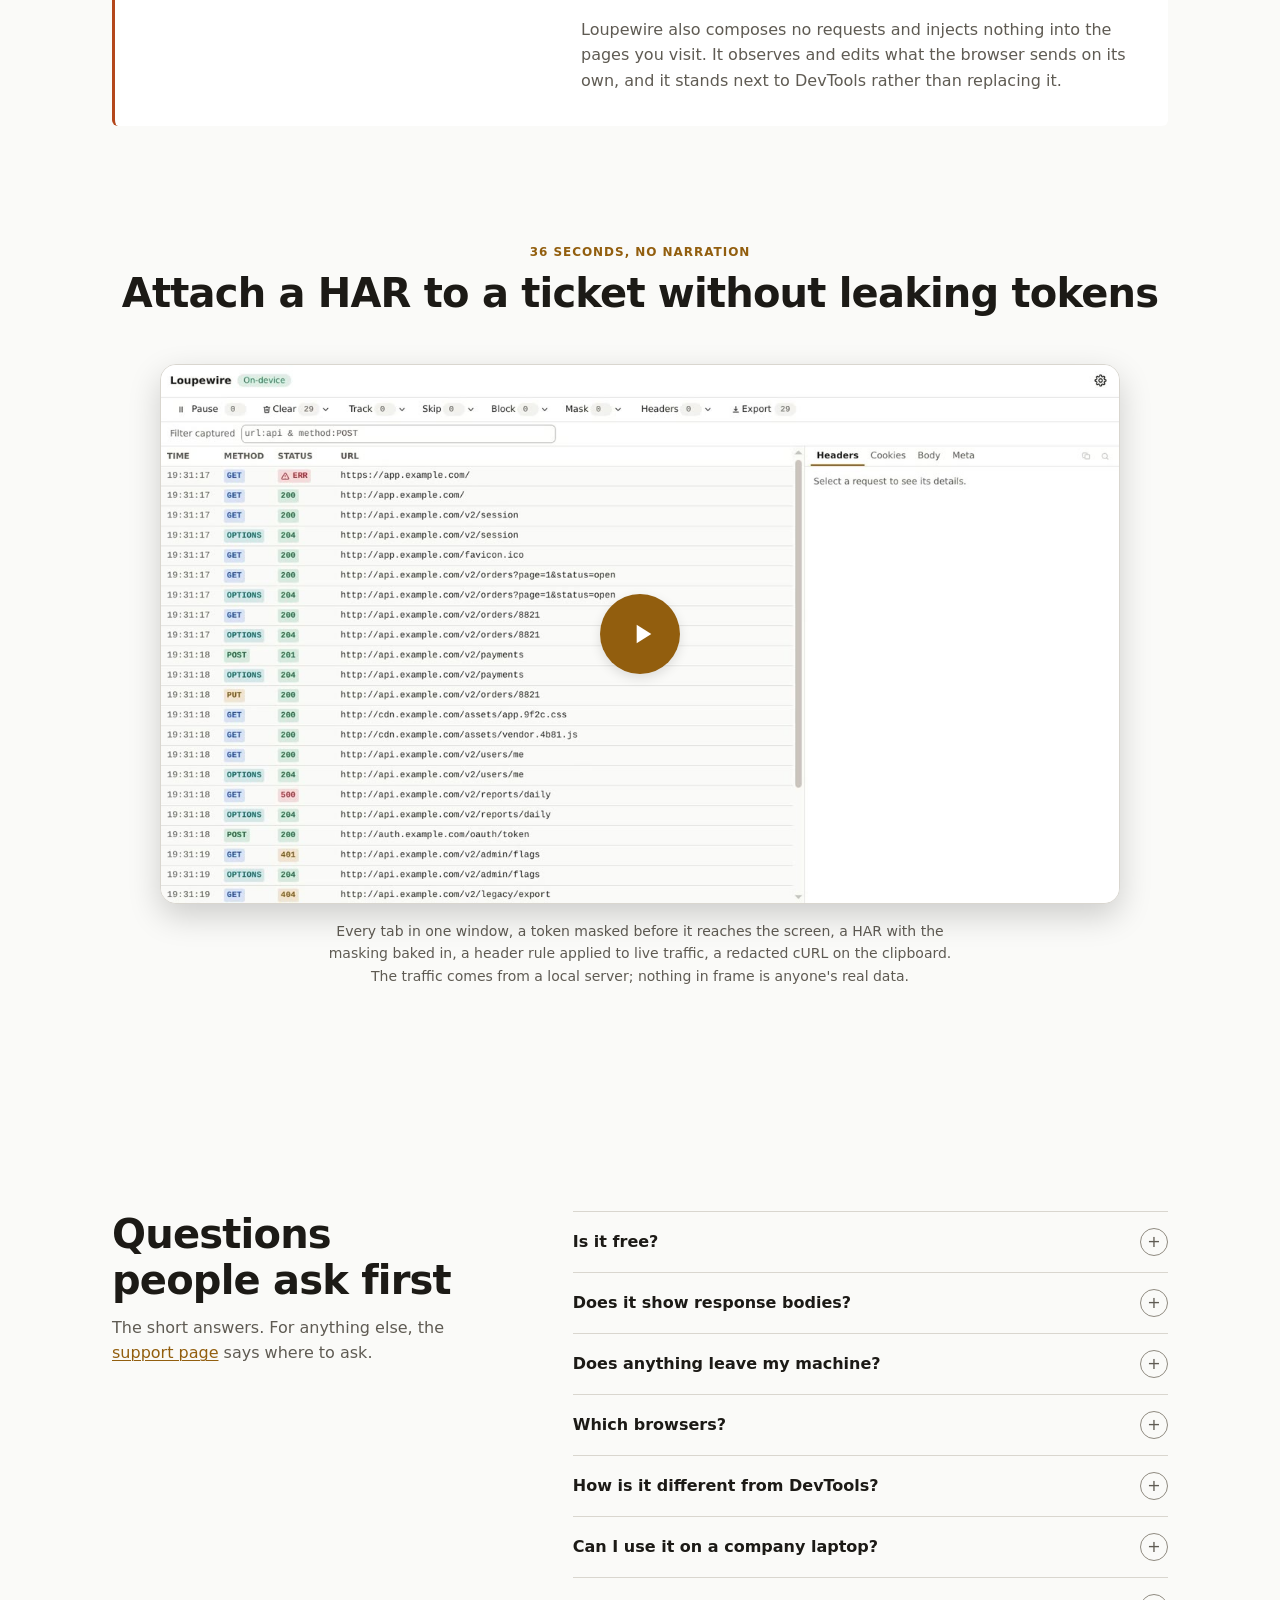
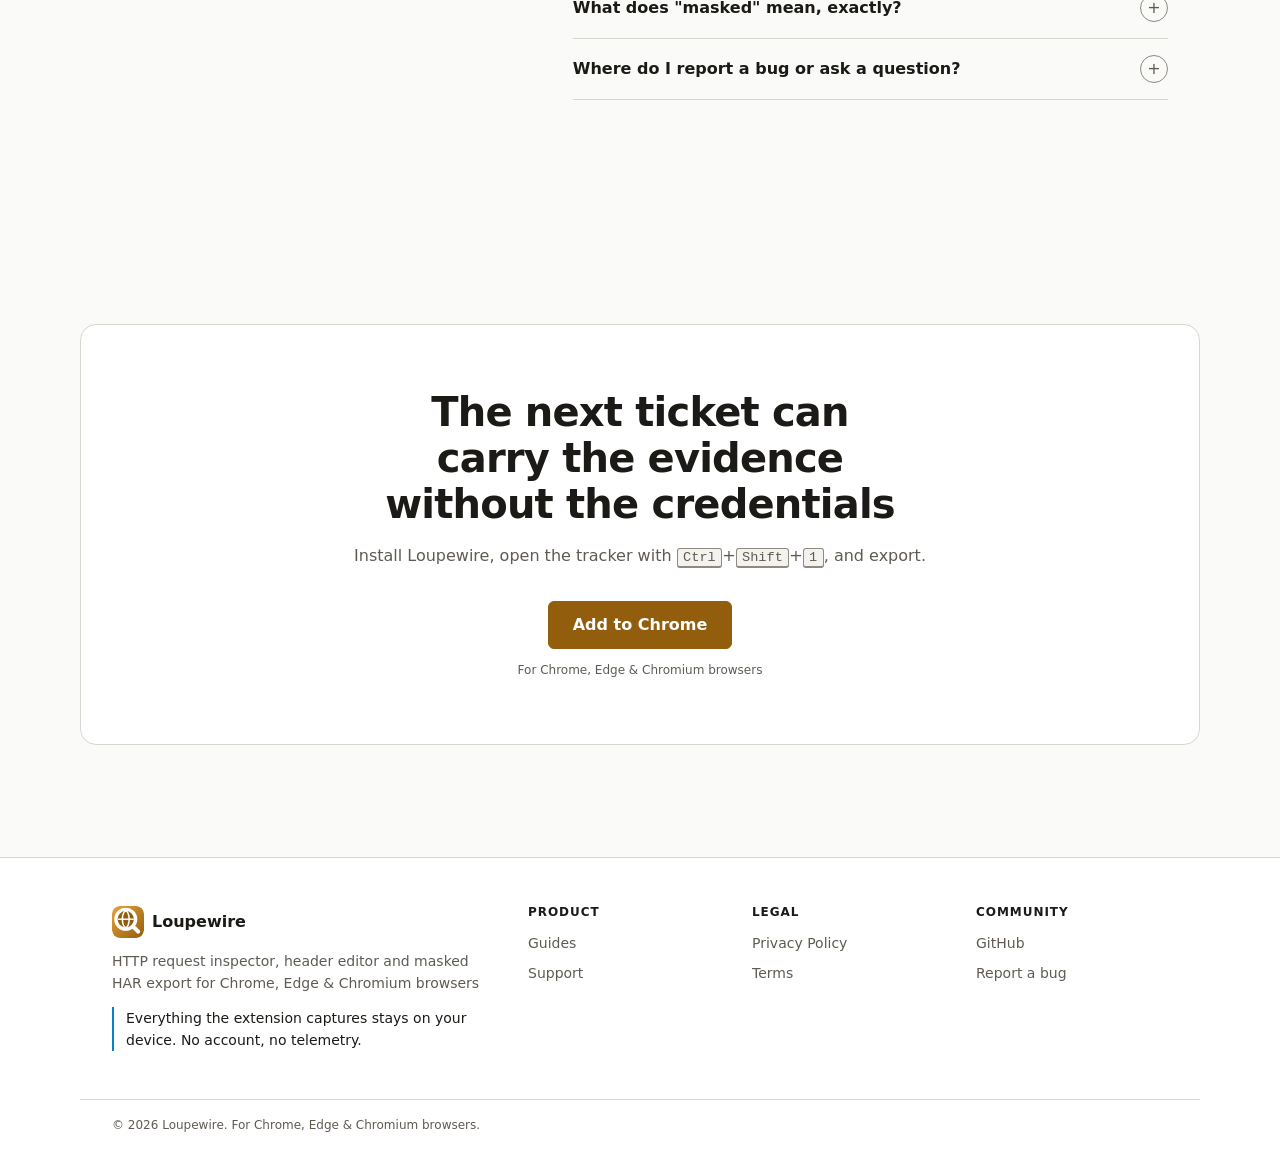
==== commit 15b8b3ef: "Point the install buttons at the Chrome and Edge listings" ====
--- a/index.html
+++ b/index.html
@@ -91,7 +91,8 @@
           "image": "https://loupewire.github.io/assets/brand/og-image.png",
           "screenshot": "https://loupewire.github.io/assets/screenshots/01-hero.webp",
           "offers": { "@type": "Offer", "price": "0", "priceCurrency": "USD" },
-          "publisher": { "@id": "https://loupewire.github.io/#organization" }
+          "publisher": { "@id": "https://loupewire.github.io/#organization" },
+          "installUrl": "https://chromewebstore.google.com/detail/dkoclbklglebhboiodckkicoajbcmbjd"
         },
         {
           "@type": "VideoObject",
@@ -155,7 +156,7 @@
                 <path d="M21 12.8A9 9 0 1 1 11.2 3a7 7 0 0 0 9.8 9.8z" fill="none" stroke="currentColor" stroke-width="2" stroke-linejoin="round"/>
               </svg>
             </button>
-            <span class="btn btn--primary" aria-disabled="true" data-cta="navbar">Coming soon</span>
+            <a class="btn btn--primary" href="https://chromewebstore.google.com/detail/dkoclbklglebhboiodckkicoajbcmbjd" data-cta="navbar" data-edge-href="https://microsoftedge.microsoft.com/addons/detail/fobjeeglpkfdalljagicbgelbdmhlhgf">Add to Chrome</a>
           </div>
         </nav>
       </div>
@@ -168,7 +169,7 @@
             <h1 class="hero__title">See what the browser did, then prove it without leaking a token</h1>
             <p class="hero__lead">Loupewire captures the HTTP traffic of every tab in one window, masks secrets on screen and in the file, and exports a HAR you can attach to a ticket. Nothing leaves your device.</p>
             <div class="hero__actions">
-              <span class="btn btn--primary btn--lg" aria-disabled="true" data-cta="hero">Coming soon</span>
+              <a class="btn btn--primary btn--lg" href="https://chromewebstore.google.com/detail/dkoclbklglebhboiodckkicoajbcmbjd" data-cta="hero" data-edge-href="https://microsoftedge.microsoft.com/addons/detail/fobjeeglpkfdalljagicbgelbdmhlhgf">Add to Chrome</a>
               <a class="btn btn--secondary btn--lg" href="#video">Watch the 36-second intro</a>
             </div>
             <p class="hero__note">No account. No telemetry. Captured traffic never leaves the browser.</p>
@@ -343,7 +344,7 @@
           <h2>The next ticket can carry the evidence without the credentials</h2>
           <p class="cta__body">Install Loupewire, open the tracker with <kbd>Ctrl</kbd>+<kbd>Shift</kbd>+<kbd>1</kbd>, and export.</p>
           <div class="cta__actions">
-            <span class="btn btn--primary btn--lg" aria-disabled="true" data-cta="cta">Coming soon</span>
+            <a class="btn btn--primary btn--lg" href="https://chromewebstore.google.com/detail/dkoclbklglebhboiodckkicoajbcmbjd" data-cta="cta" data-edge-href="https://microsoftedge.microsoft.com/addons/detail/fobjeeglpkfdalljagicbgelbdmhlhgf">Add to Chrome</a>
           </div>
           <p class="cta__note">For Chrome, Edge &amp; Chromium browsers</p>
         </div>
--- a/css/tokens.css
+++ b/css/tokens.css
@@ -63,7 +63,7 @@
   /* Arabic faces stay in the stack while the Arabic locale ships (see CLAUDE.md, i18n). */
   --loupewire-font-family-ui:
     system-ui, -apple-system, 'Segoe UI', Roboto, 'Helvetica Neue', 'Geeza Pro',
-    'Noto Naskh Arabic', Arial, 'Noto Sans', sans-serif;
+    'Noto Naskh Arabic', 'Arial Hebrew', 'Noto Sans Hebrew', Arial, 'Noto Sans', sans-serif;
   --loupewire-font-family-mono:
     ui-monospace, 'SF Mono', Menlo, Consolas, 'Liberation Mono', 'Courier New', monospace;
   --loupewire-font-size-xs: 11px;
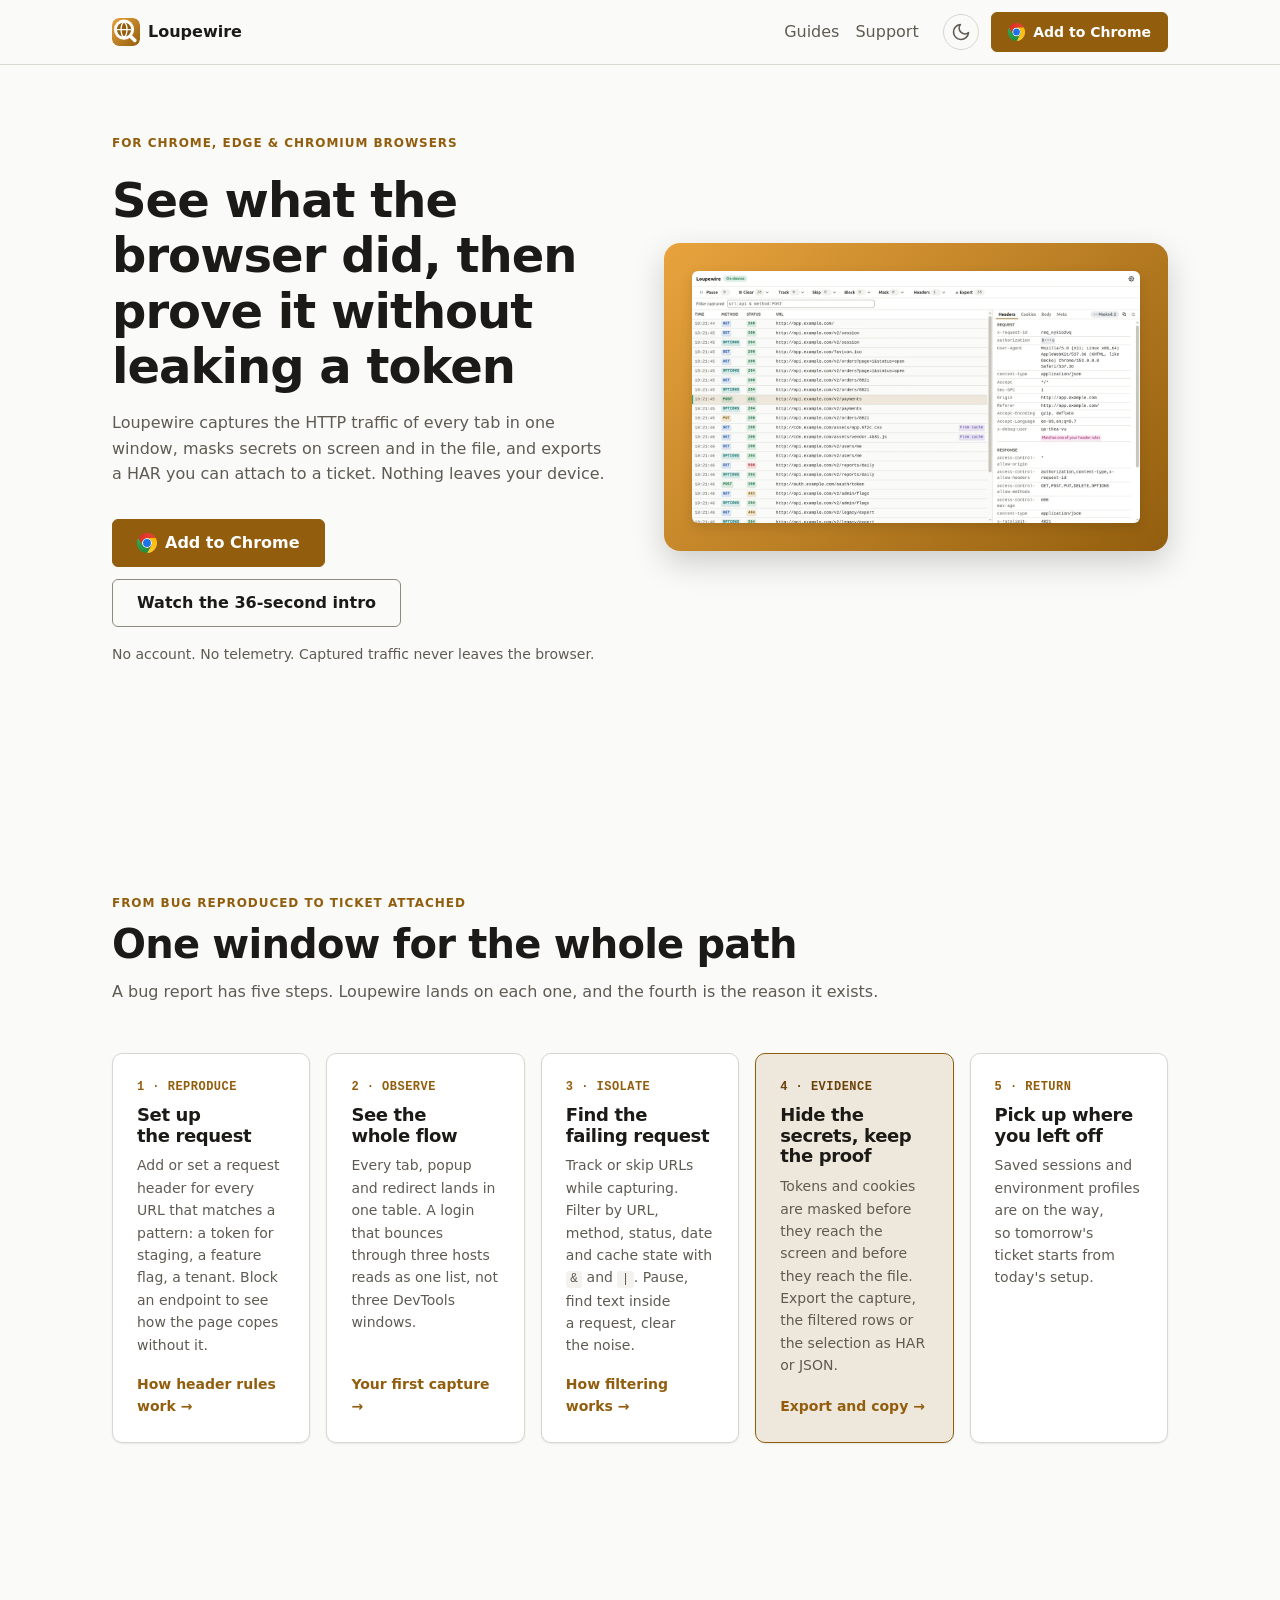
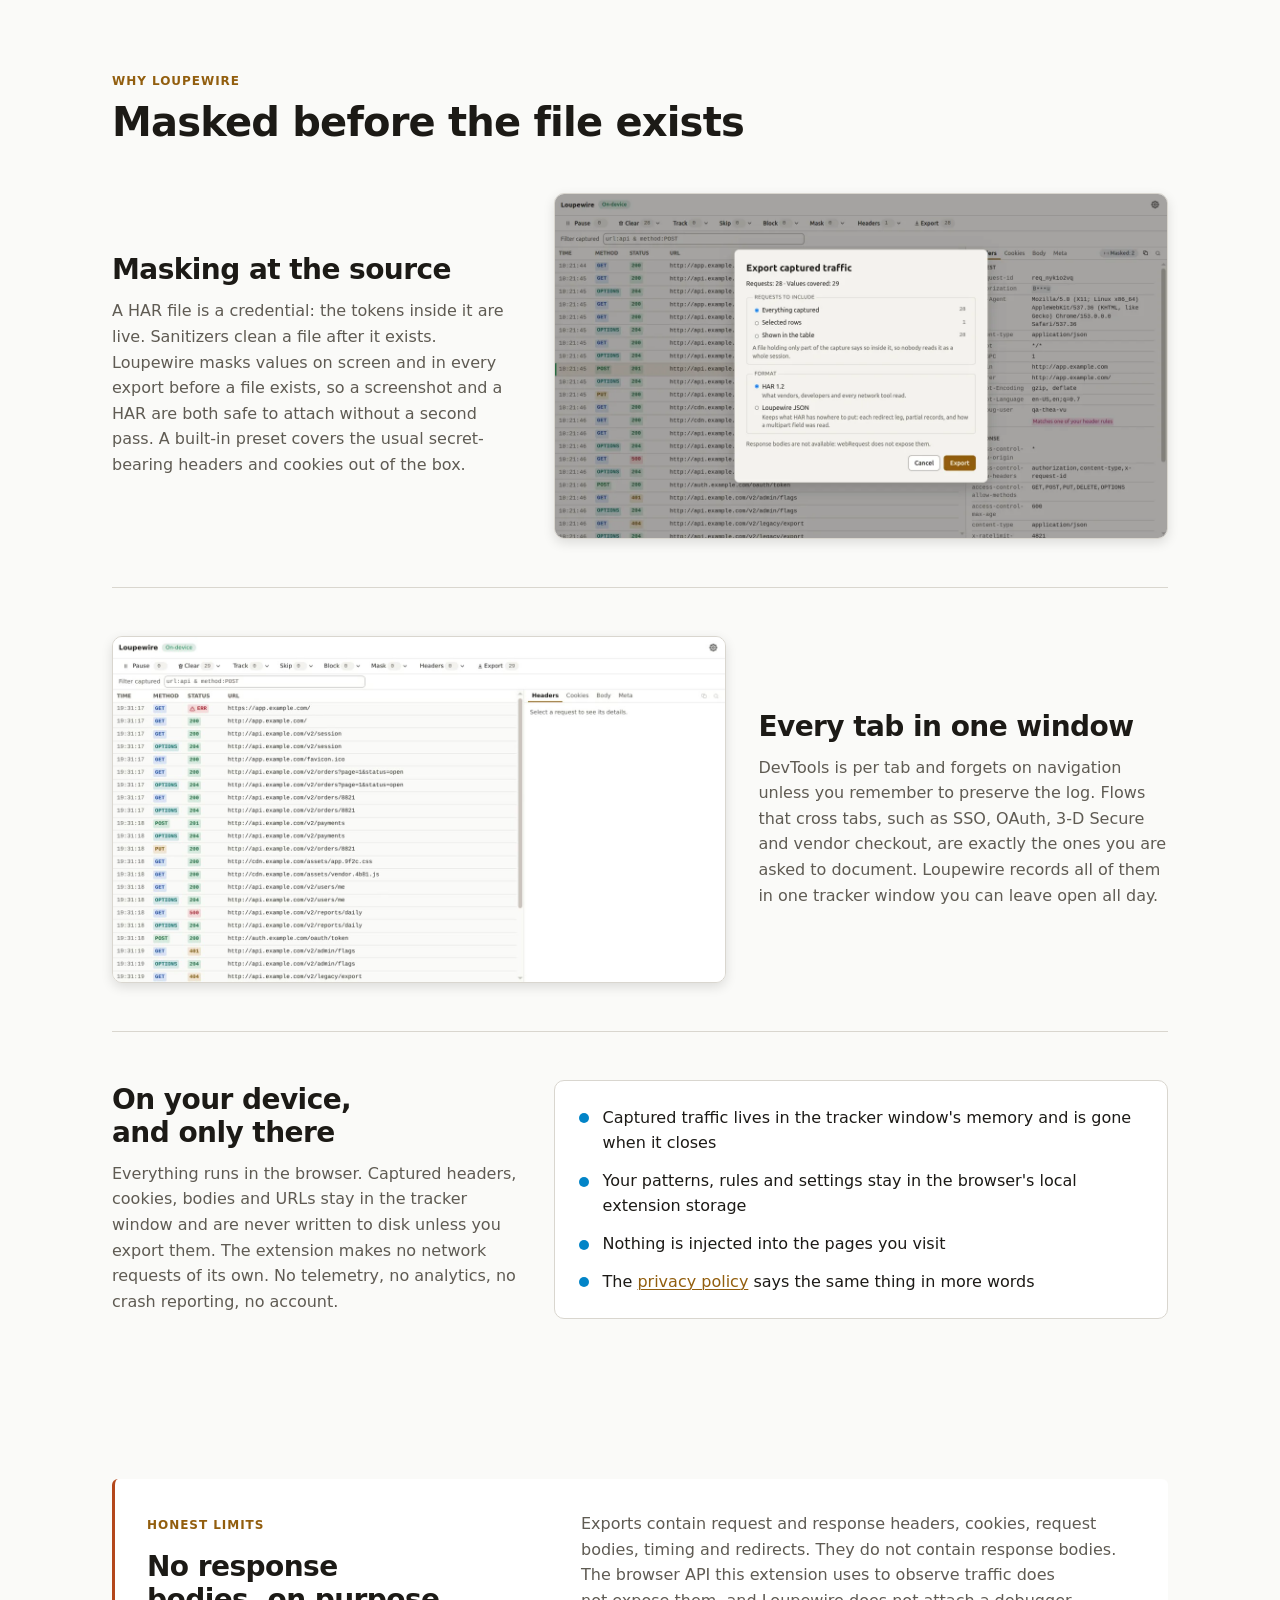
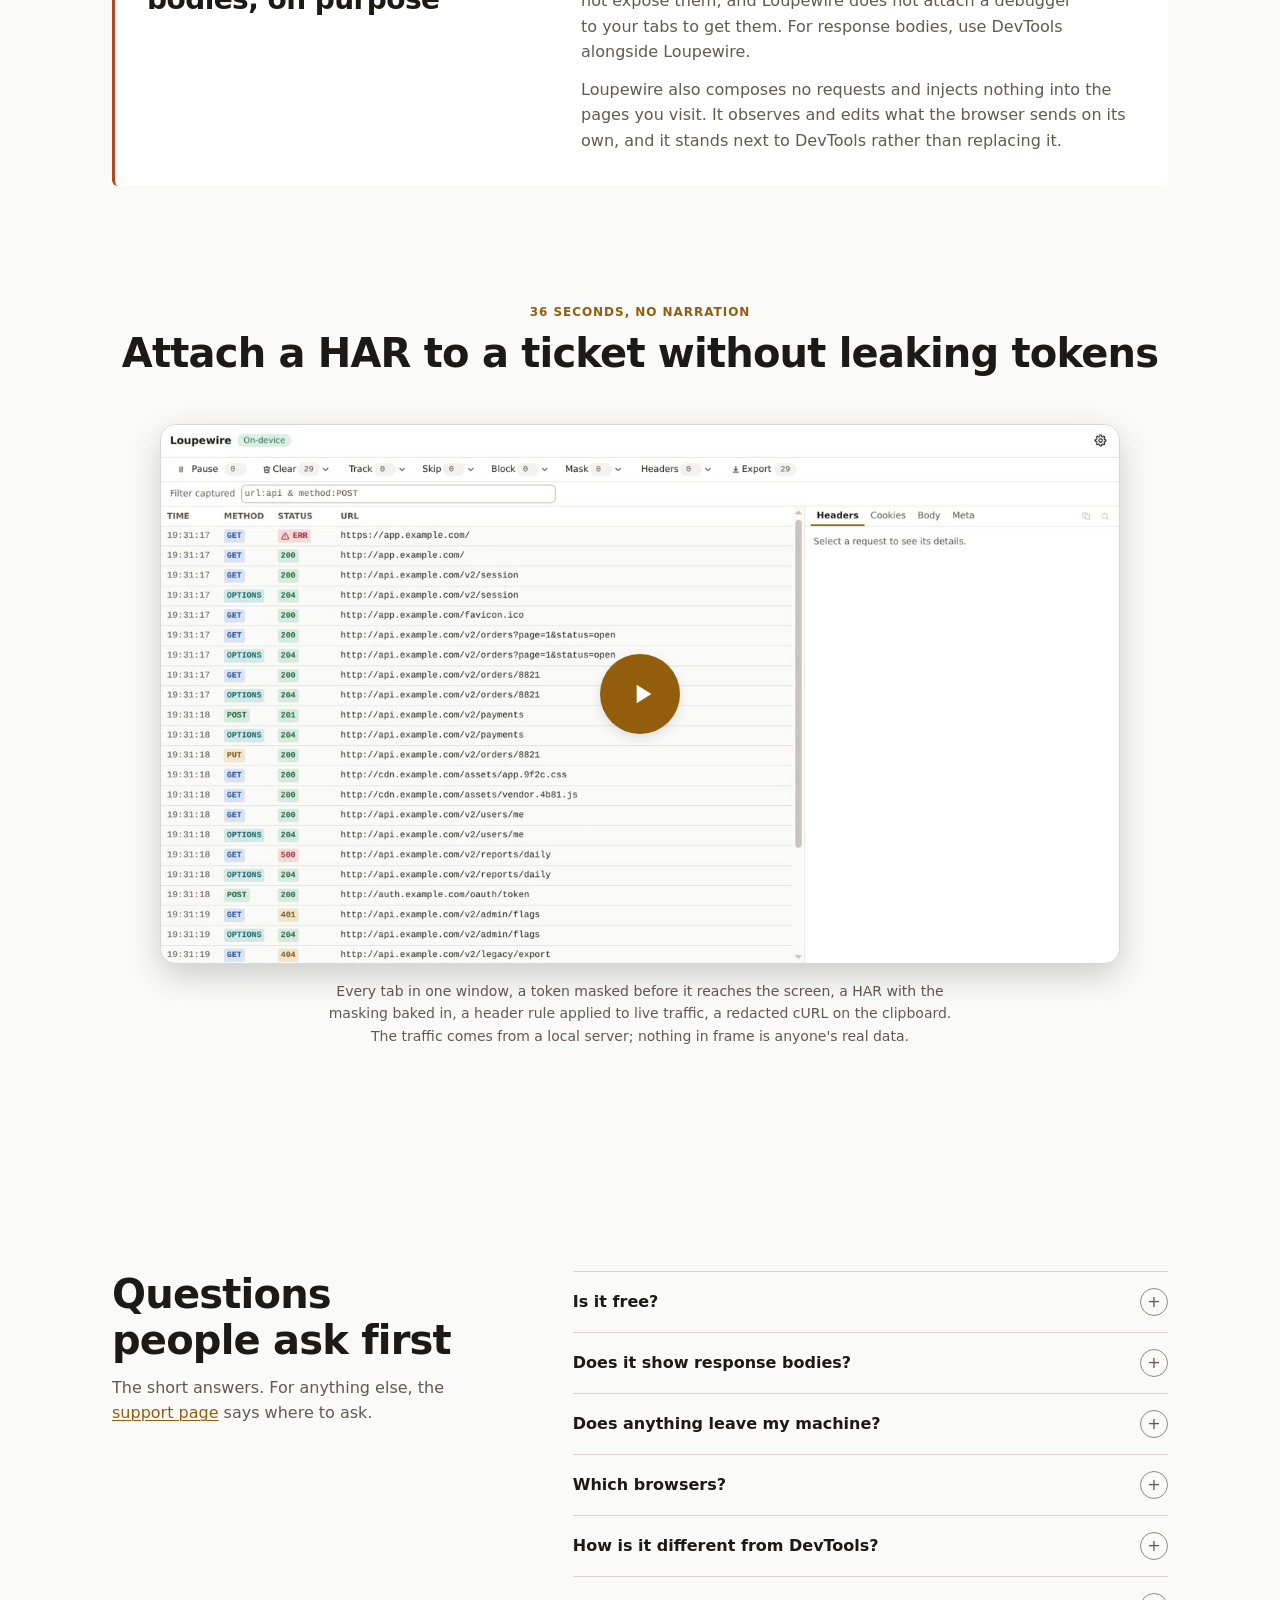
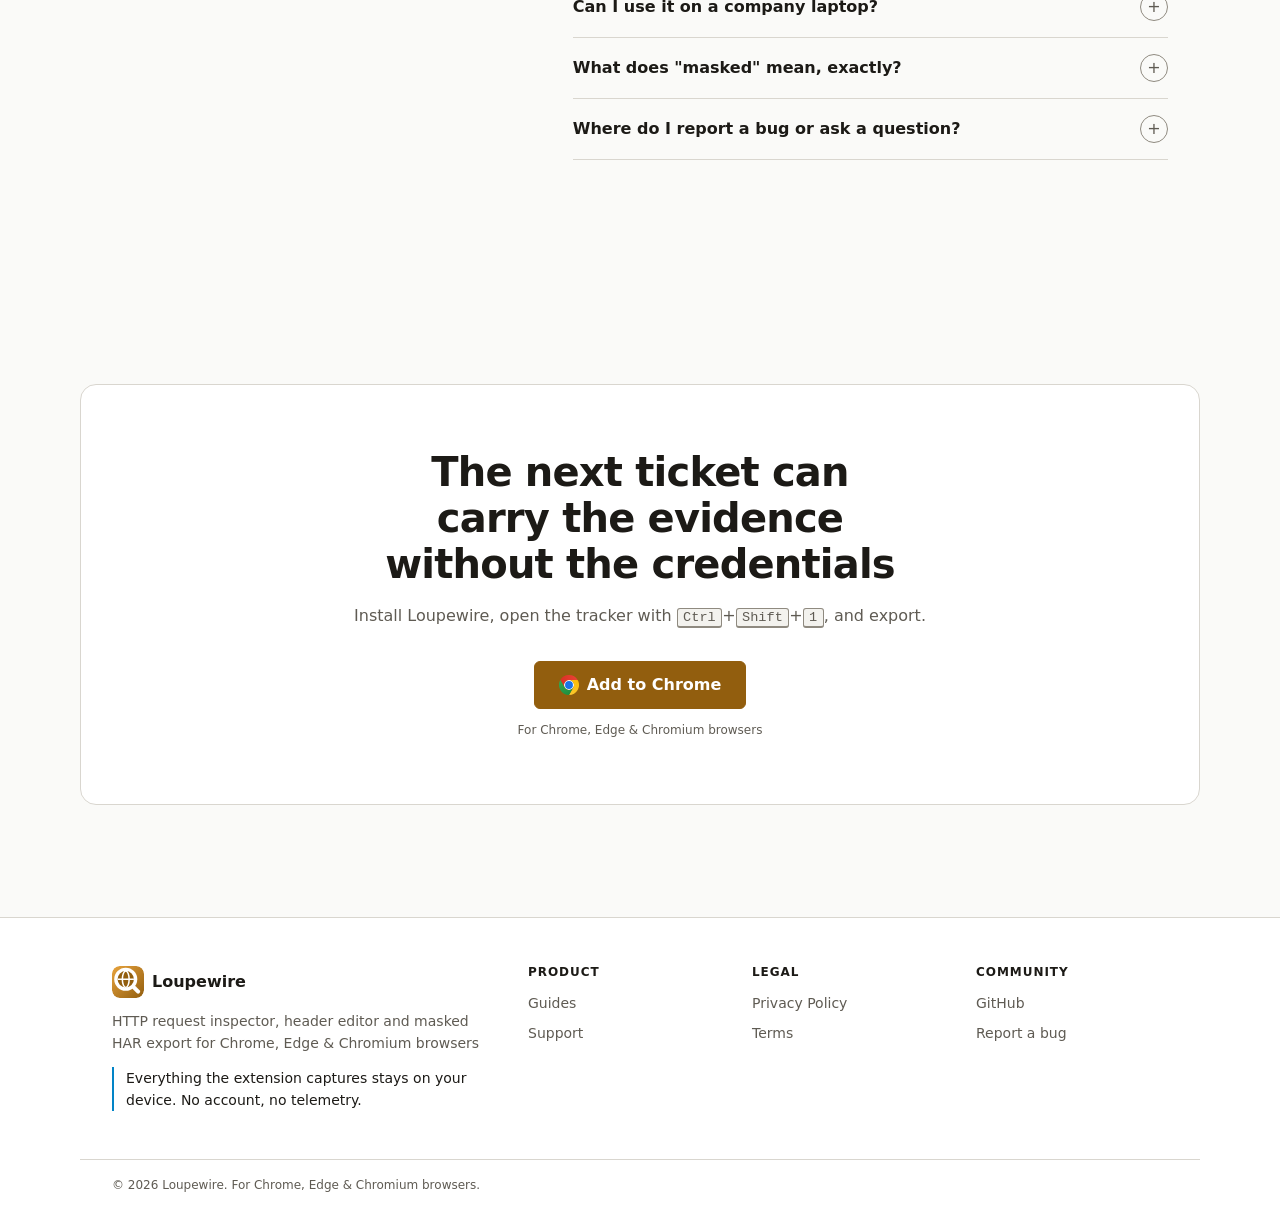
==== commit 5571f3b3: "Add the store logos to the install buttons" ====
--- a/index.html
+++ b/index.html
@@ -156,7 +156,7 @@
                 <path d="M21 12.8A9 9 0 1 1 11.2 3a7 7 0 0 0 9.8 9.8z" fill="none" stroke="currentColor" stroke-width="2" stroke-linejoin="round"/>
               </svg>
             </button>
-            <a class="btn btn--primary" href="https://chromewebstore.google.com/detail/dkoclbklglebhboiodckkicoajbcmbjd" data-cta="navbar" data-edge-href="https://microsoftedge.microsoft.com/addons/detail/fobjeeglpkfdalljagicbgelbdmhlhgf">Add to Chrome</a>
+            <a class="btn btn--primary" href="https://chromewebstore.google.com/detail/dkoclbklglebhboiodckkicoajbcmbjd" data-cta="navbar" data-edge-href="https://microsoftedge.microsoft.com/addons/detail/fobjeeglpkfdalljagicbgelbdmhlhgf"><img class="btn__icon" src="/assets/logos/google-chrome.svg" alt="" width="20" height="20"><span class="btn__label">Add to Chrome</span></a>
           </div>
         </nav>
       </div>
@@ -169,7 +169,7 @@
             <h1 class="hero__title">See what the browser did, then prove it without leaking a token</h1>
             <p class="hero__lead">Loupewire captures the HTTP traffic of every tab in one window, masks secrets on screen and in the file, and exports a HAR you can attach to a ticket. Nothing leaves your device.</p>
             <div class="hero__actions">
-              <a class="btn btn--primary btn--lg" href="https://chromewebstore.google.com/detail/dkoclbklglebhboiodckkicoajbcmbjd" data-cta="hero" data-edge-href="https://microsoftedge.microsoft.com/addons/detail/fobjeeglpkfdalljagicbgelbdmhlhgf">Add to Chrome</a>
+              <a class="btn btn--primary btn--lg" href="https://chromewebstore.google.com/detail/dkoclbklglebhboiodckkicoajbcmbjd" data-cta="hero" data-edge-href="https://microsoftedge.microsoft.com/addons/detail/fobjeeglpkfdalljagicbgelbdmhlhgf"><img class="btn__icon" src="/assets/logos/google-chrome.svg" alt="" width="20" height="20"><span class="btn__label">Add to Chrome</span></a>
               <a class="btn btn--secondary btn--lg" href="#video">Watch the 36-second intro</a>
             </div>
             <p class="hero__note">No account. No telemetry. Captured traffic never leaves the browser.</p>
@@ -344,7 +344,7 @@
           <h2>The next ticket can carry the evidence without the credentials</h2>
           <p class="cta__body">Install Loupewire, open the tracker with <kbd>Ctrl</kbd>+<kbd>Shift</kbd>+<kbd>1</kbd>, and export.</p>
           <div class="cta__actions">
-            <a class="btn btn--primary btn--lg" href="https://chromewebstore.google.com/detail/dkoclbklglebhboiodckkicoajbcmbjd" data-cta="cta" data-edge-href="https://microsoftedge.microsoft.com/addons/detail/fobjeeglpkfdalljagicbgelbdmhlhgf">Add to Chrome</a>
+            <a class="btn btn--primary btn--lg" href="https://chromewebstore.google.com/detail/dkoclbklglebhboiodckkicoajbcmbjd" data-cta="cta" data-edge-href="https://microsoftedge.microsoft.com/addons/detail/fobjeeglpkfdalljagicbgelbdmhlhgf"><img class="btn__icon" src="/assets/logos/google-chrome.svg" alt="" width="20" height="20"><span class="btn__label">Add to Chrome</span></a>
           </div>
           <p class="cta__note">For Chrome, Edge &amp; Chromium browsers</p>
         </div>
--- a/css/components/buttons.css
+++ b/css/components/buttons.css
@@ -28,6 +28,14 @@
     background-color var(--loupewire-transition-fast) var(--loupewire-ease),
     border-color var(--loupewire-transition-fast) var(--loupewire-ease),
     color var(--loupewire-transition-fast) var(--loupewire-ease);
+}
+
+/* The install button's store logo stays full colour on every theme: it names
+   the browser the click installs into, and a tinted logo would stop doing that. */
+.btn__icon {
+  flex-shrink: 0;
+  inline-size: 1.25em;
+  block-size: 1.25em;
 }
 
 .btn--lg {
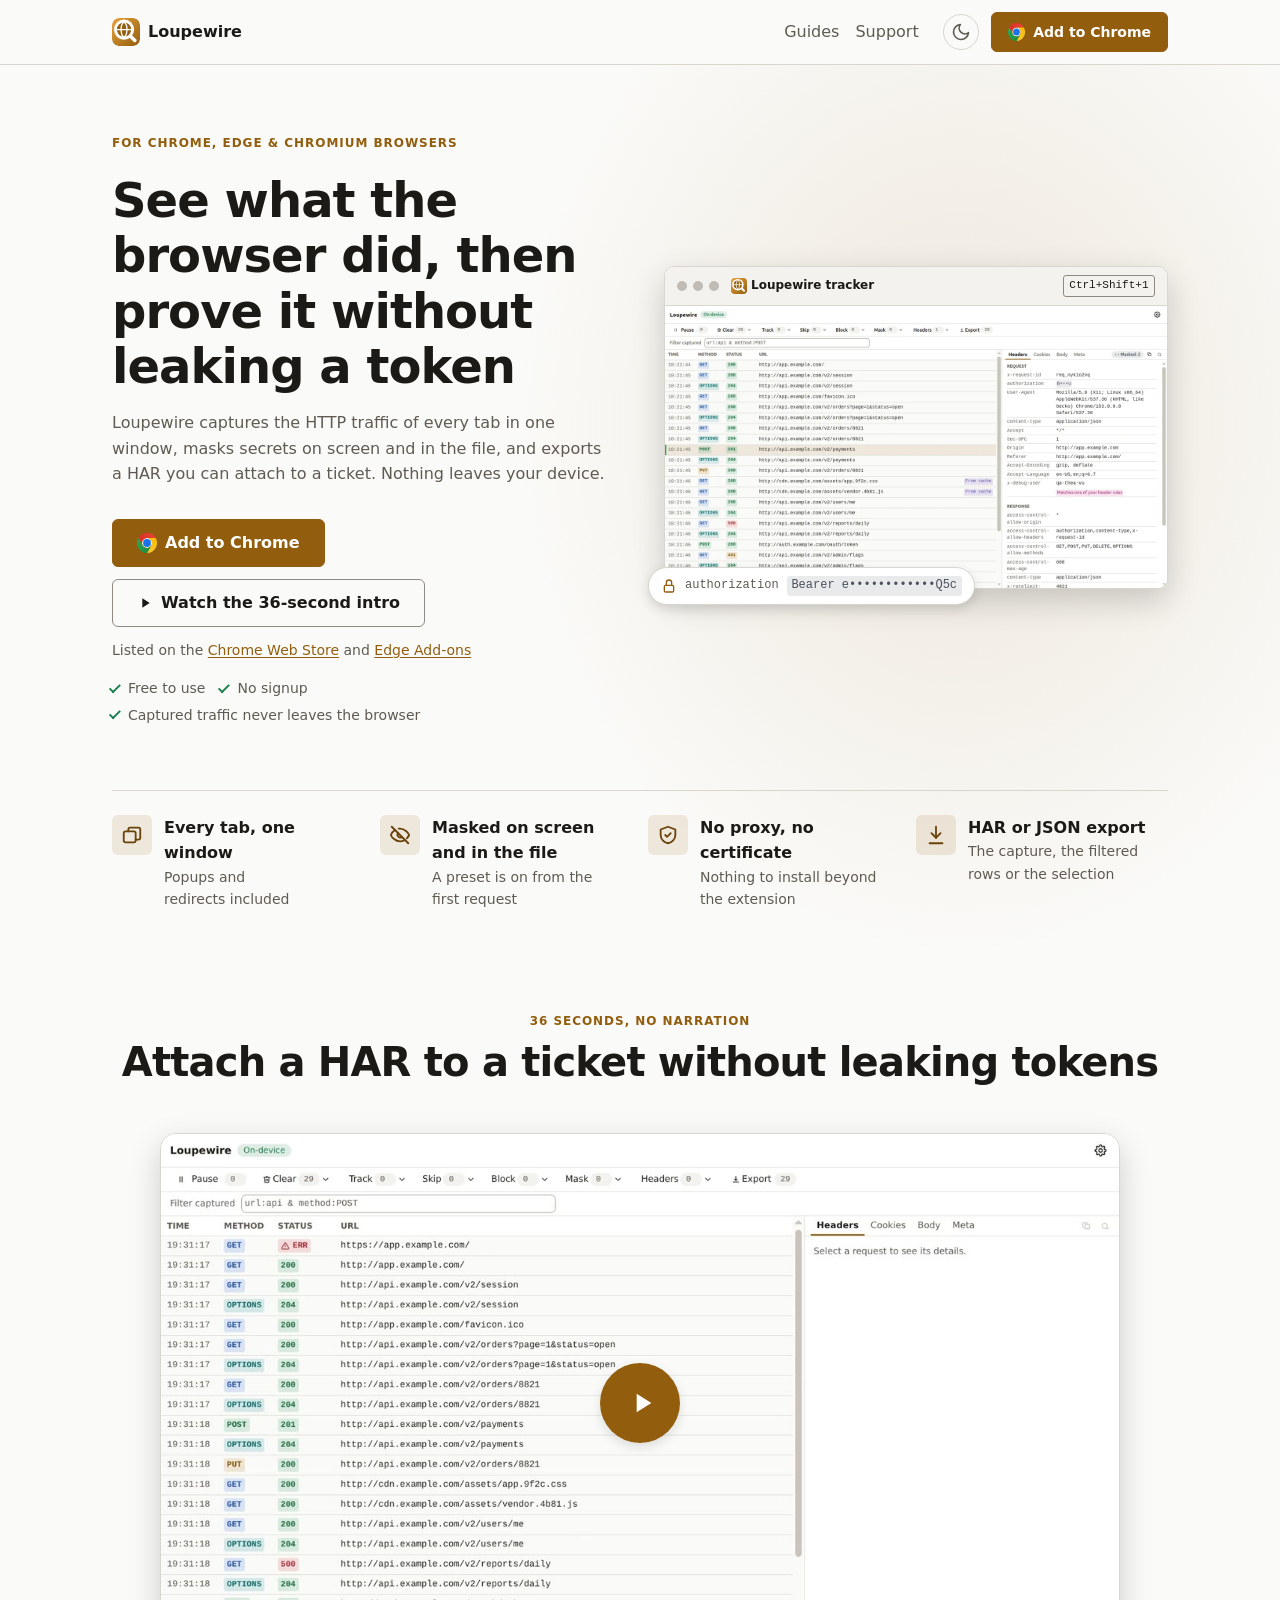
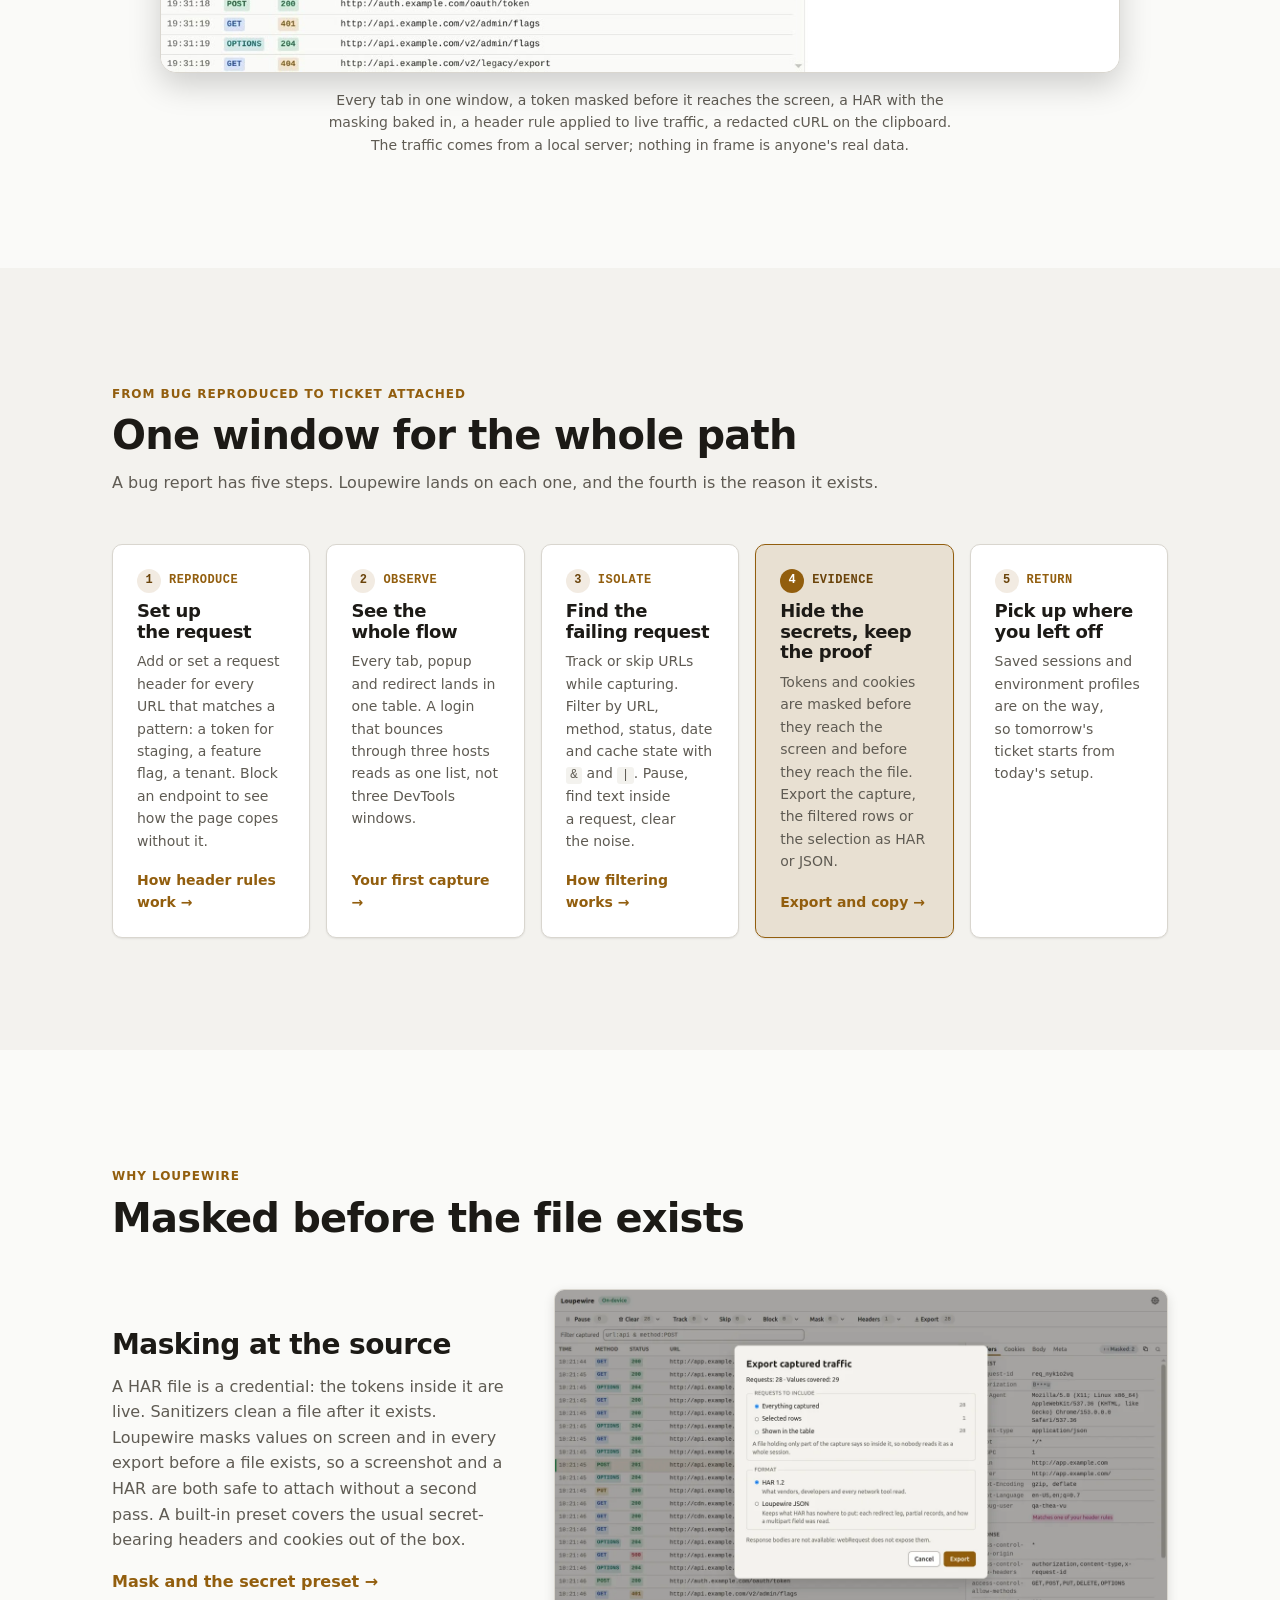
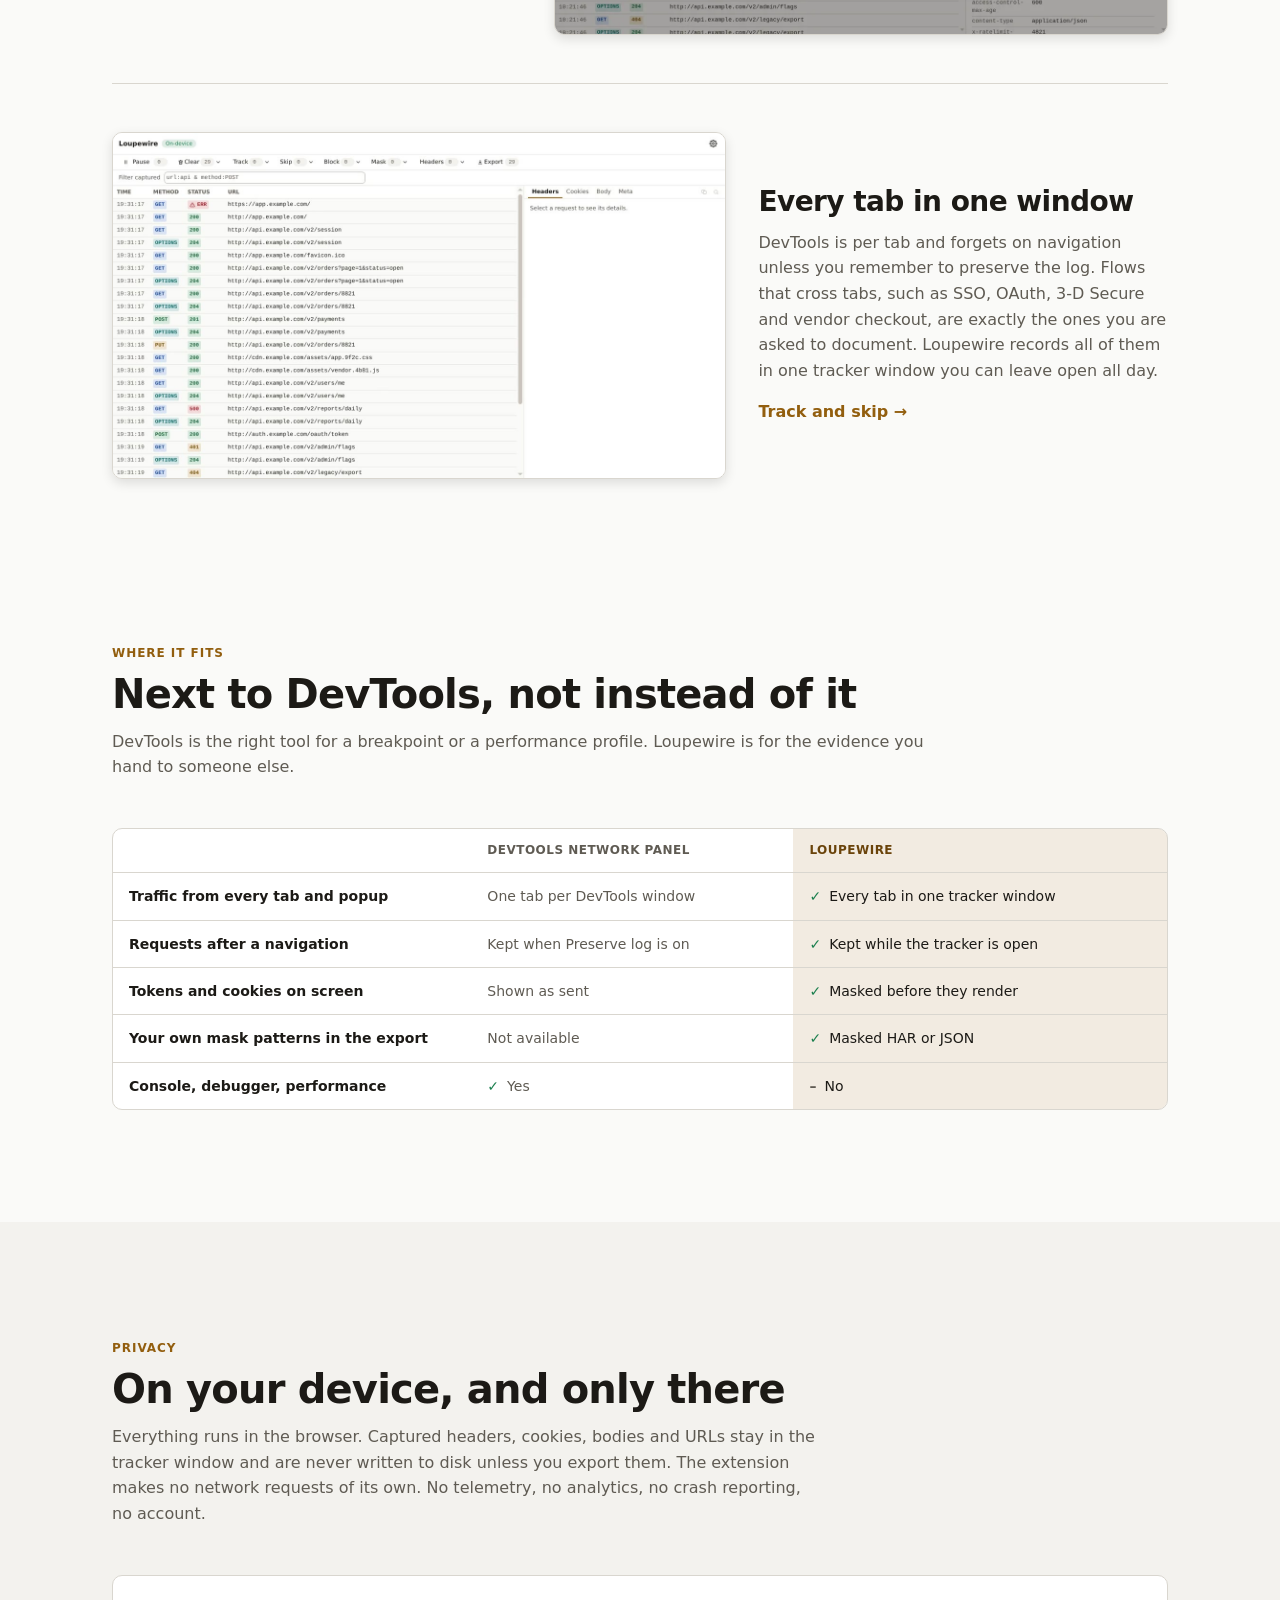
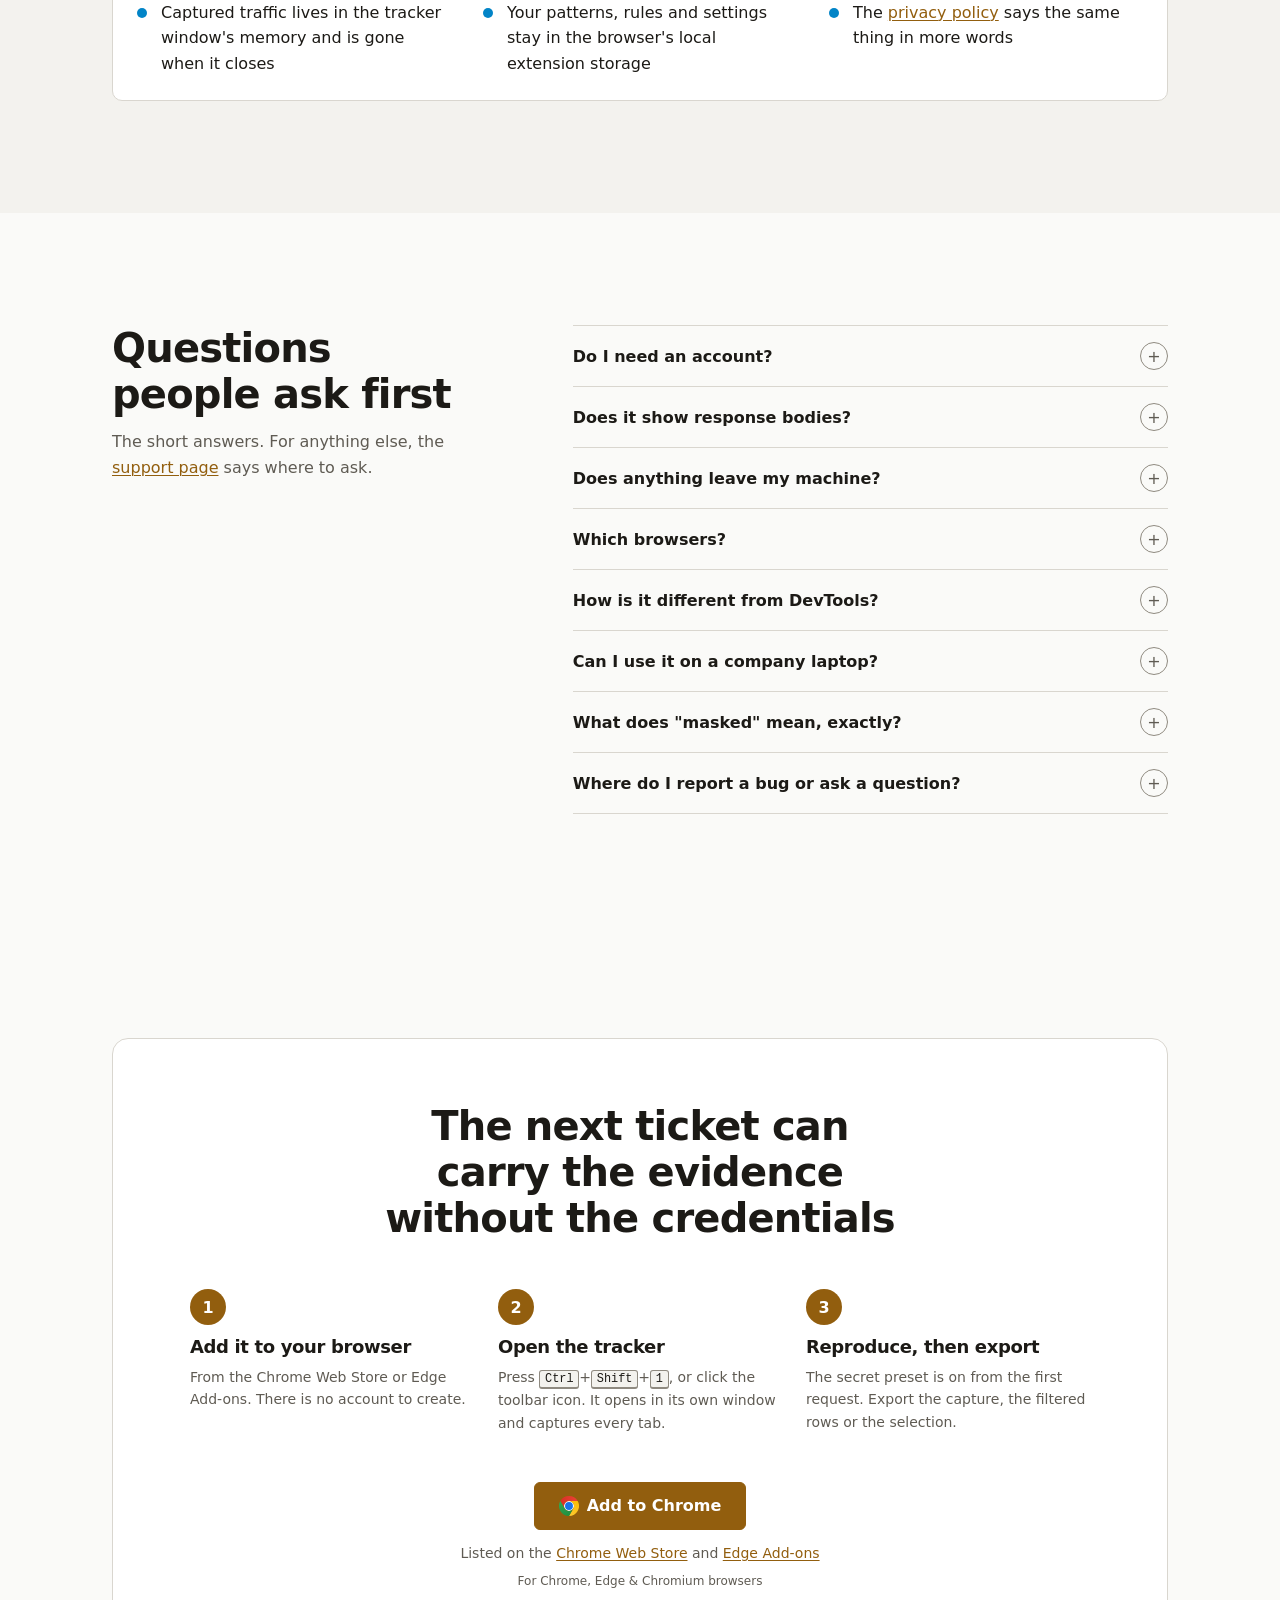
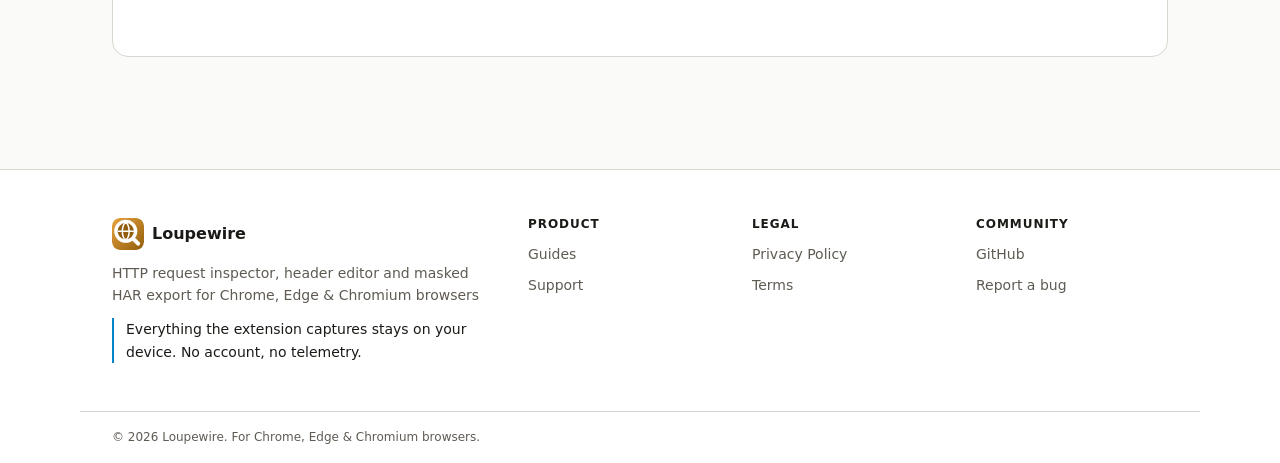
==== commit 6931452d: "Redesign the home page and move the response-body answer to the FAQ" ====
--- a/index.html
+++ b/index.html
@@ -170,110 +170,57 @@
             <p class="hero__lead">Loupewire captures the HTTP traffic of every tab in one window, masks secrets on screen and in the file, and exports a HAR you can attach to a ticket. Nothing leaves your device.</p>
             <div class="hero__actions">
               <a class="btn btn--primary btn--lg" href="https://chromewebstore.google.com/detail/dkoclbklglebhboiodckkicoajbcmbjd" data-cta="hero" data-edge-href="https://microsoftedge.microsoft.com/addons/detail/fobjeeglpkfdalljagicbgelbdmhlhgf"><img class="btn__icon" src="/assets/logos/google-chrome.svg" alt="" width="20" height="20"><span class="btn__label">Add to Chrome</span></a>
-              <a class="btn btn--secondary btn--lg" href="#video">Watch the 36-second intro</a>
+              <a class="btn btn--secondary btn--lg" href="#video">
+                <svg class="btn__glyph" aria-hidden="true" focusable="false" viewBox="0 0 24 24"><path d="M8 5v14l11-7z" fill="currentColor"/></svg>
+                <span>Watch the 36-second intro</span>
+              </a>
             </div>
-            <p class="hero__note">No account. No telemetry. Captured traffic never leaves the browser.</p>
+            <p class="store-links">Listed on the <a href="https://chromewebstore.google.com/detail/dkoclbklglebhboiodckkicoajbcmbjd" data-cta="hero-store">Chrome Web Store</a> and <a href="https://microsoftedge.microsoft.com/addons/detail/fobjeeglpkfdalljagicbgelbdmhlhgf" data-cta="hero-store">Edge Add-ons</a></p>
+            <ul class="hero__facts">
+              <li>Free to use</li>
+              <li>No signup</li>
+              <li>Captured traffic never leaves the browser</li>
+            </ul>
           </div>
           <figure class="hero__figure">
-            <div class="hero__frame">
-              <img src="/assets/screenshots/02-headers-masked.webp" width="1280" height="720" alt="The Loupewire tracker window listing requests from several hosts, with the Authorization header masked in the detail panel" fetchpriority="high">
+            <div class="window">
+              <div class="window__bar" aria-hidden="true">
+                <span class="window__dots"><span></span><span></span><span></span></span>
+                <span class="window__title">
+                  <img src="/assets/brand/mark.svg" alt="" width="16" height="16">
+                  Loupewire tracker
+                </span>
+                <kbd class="window__shortcut">Ctrl+Shift+1</kbd>
+              </div>
+              <img class="window__shot" src="/assets/screenshots/02-headers-masked.webp" width="1280" height="720" alt="The Loupewire tracker window listing requests from several hosts, with the Authorization header masked in the detail panel" fetchpriority="high">
             </div>
+            <p class="hero__pill" aria-hidden="true">
+              <svg viewBox="0 0 24 24" fill="none" stroke="currentColor" stroke-width="2" stroke-linecap="round" stroke-linejoin="round"><rect x="5" y="11" width="14" height="10" rx="2"/><path d="M8 11V7a4 4 0 0 1 8 0v4"/></svg>
+              <span class="hero__pill-name">authorization</span>
+              <span class="hero__pill-value">Bearer e••••••••••••Q5c</span>
+            </p>
           </figure>
         </div>
-      </section>
-
-      <section id="workflow" class="section workflow">
-        <div class="container">
-          <header class="section__header">
-            <p class="section__eyebrow">From bug reproduced to ticket attached</p>
-            <h2>One window for the whole path</h2>
-            <p class="section__lead">A bug report has five steps. Loupewire lands on each one, and the fourth is the reason it exists.</p>
-          </header>
-          <ol class="cards cards--steps">
-            <li class="card">
-              <p class="card__step">1 · Reproduce</p>
-              <h3 class="card__title">Set up the request</h3>
-              <p class="card__body">Add or set a request header for every URL that matches a pattern: a token for staging, a feature flag, a tenant. Block an endpoint to see how the page copes without it.</p>
-              <a class="card__link" href="/guides/header-rules/">How header rules work</a>
-            </li>
-            <li class="card">
-              <p class="card__step">2 · Observe</p>
-              <h3 class="card__title">See the whole flow</h3>
-              <p class="card__body">Every tab, popup and redirect lands in one table. A login that bounces through three hosts reads as one list, not three DevTools windows.</p>
-              <a class="card__link" href="/guides/first-capture/">Your first capture</a>
-            </li>
-            <li class="card">
-              <p class="card__step">3 · Isolate</p>
-              <h3 class="card__title">Find the failing request</h3>
-              <p class="card__body">Track or skip URLs while capturing. Filter by URL, method, status, date and cache state with <code>&amp;</code> and <code>|</code>. Pause, find text inside a request, clear the noise.</p>
-              <a class="card__link" href="/guides/filter/">How filtering works</a>
-            </li>
-            <li class="card card--accent">
-              <p class="card__step">4 · Evidence</p>
-              <h3 class="card__title">Hide the secrets, keep the proof</h3>
-              <p class="card__body">Tokens and cookies are masked before they reach the screen and before they reach the file. Export the capture, the filtered rows or the selection as HAR or JSON.</p>
-              <a class="card__link" href="/guides/export/">Export and copy</a>
-            </li>
-            <li class="card">
-              <p class="card__step">5 · Return</p>
-              <h3 class="card__title">Pick up where you left off</h3>
-              <p class="card__body">Saved sessions and environment profiles are on the way, so tomorrow's ticket starts from today's setup.</p>
-            </li>
-          </ol>
-        </div>
-      </section>
-
-      <section id="why" class="section why">
-        <div class="container">
-          <header class="section__header">
-            <p class="section__eyebrow">Why Loupewire</p>
-            <h2>Masked before the file exists</h2>
-          </header>
-          <div class="feature">
-            <div class="feature__copy">
-              <h3>Masking at the source</h3>
-              <p>A HAR file is a credential: the tokens inside it are live. Sanitizers clean a file after it exists. Loupewire masks values on screen and in every export before a file exists, so a screenshot and a HAR are both safe to attach without a second pass. A built-in preset covers the usual secret-bearing headers and cookies out of the box.</p>
-            </div>
-            <figure class="feature__figure">
-              <img src="/assets/screenshots/04-export-masked.webp" width="1280" height="720" alt="The export dialog with masking on and the selected rows about to be written to a HAR file" loading="lazy">
-            </figure>
-          </div>
-          <div class="feature feature--reverse">
-            <div class="feature__copy">
-              <h3>Every tab in one window</h3>
-              <p>DevTools is per tab and forgets on navigation unless you remember to preserve the log. Flows that cross tabs, such as SSO, OAuth, 3-D Secure and vendor checkout, are exactly the ones you are asked to document. Loupewire records all of them in one tracker window you can leave open all day.</p>
-            </div>
-            <figure class="feature__figure">
-              <img src="/assets/video/intro-poster.jpg" width="1280" height="720" alt="The tracker table filling with requests to app, api, cdn and auth hosts of one site" loading="lazy">
-            </figure>
-          </div>
-          <div class="feature">
-            <div class="feature__copy">
-              <h3>On your device, and only there</h3>
-              <p>Everything runs in the browser. Captured headers, cookies, bodies and URLs stay in the tracker window and are never written to disk unless you export them. The extension makes no network requests of its own. No telemetry, no analytics, no crash reporting, no account.</p>
-            </div>
-            <ul class="checklist">
-              <li>Captured traffic lives in the tracker window's memory and is gone when it closes</li>
-              <li>Your patterns, rules and settings stay in the browser's local extension storage</li>
-              <li>Nothing is injected into the pages you visit</li>
-              <li>The <a href="/privacy-policy/">privacy policy</a> says the same thing in more words</li>
-            </ul>
-          </div>
-        </div>
-      </section>
-
-      <section id="limits" class="section limits">
-        <div class="container">
-          <div class="limits__box split">
-            <div class="split__intro">
-              <p class="section__eyebrow">Honest limits</p>
-              <h2>No response bodies, on purpose</h2>
-            </div>
-            <div class="limits__body">
-            <p>Exports contain request and response headers, cookies, request bodies, timing and redirects. They do not contain response bodies. The browser API this extension uses to observe traffic does not expose them, and Loupewire does not attach a debugger to your tabs to get them. For response bodies, use DevTools alongside Loupewire.</p>
-            <p>Loupewire also composes no requests and injects nothing into the pages you visit. It observes and edits what the browser sends on its own, and it stands next to DevTools rather than replacing it.</p>
-            </div>
-          </div>
+
+        <div class="container">
+          <ul class="proof">
+            <li class="proof__item">
+              <svg class="proof__icon" aria-hidden="true" focusable="false" viewBox="0 0 24 24" fill="none" stroke="currentColor" stroke-width="2" stroke-linecap="round" stroke-linejoin="round"><rect x="3" y="8" width="13" height="12" rx="2"/><path d="M8 8V6a2 2 0 0 1 2-2h9a2 2 0 0 1 2 2v9a2 2 0 0 1-2 2h-3"/></svg>
+              <p><strong>Every tab, one window</strong> Popups and redirects included</p>
+            </li>
+            <li class="proof__item">
+              <svg class="proof__icon" aria-hidden="true" focusable="false" viewBox="0 0 24 24" fill="none" stroke="currentColor" stroke-width="2" stroke-linecap="round" stroke-linejoin="round"><path d="M3 3l18 18"/><path d="M10.6 5.1A9.8 9.8 0 0 1 12 5c5 0 9 4.5 10 7a13 13 0 0 1-2.6 3.6M6.6 6.6C4.4 8 2.8 10.2 2 12c1 2.5 5 7 10 7 1.8 0 3.4-.5 4.8-1.3"/><path d="M9.9 9.9a3 3 0 0 0 4.2 4.2"/></svg>
+              <p><strong>Masked on screen and in the file</strong> A preset is on from the first request</p>
+            </li>
+            <li class="proof__item">
+              <svg class="proof__icon" aria-hidden="true" focusable="false" viewBox="0 0 24 24" fill="none" stroke="currentColor" stroke-width="2" stroke-linecap="round" stroke-linejoin="round"><path d="M12 3l8 3v6c0 4.5-3.4 8.3-8 9-4.6-.7-8-4.5-8-9V6z"/><path d="M9 12l2 2 4-4"/></svg>
+              <p><strong>No proxy, no certificate</strong> Nothing to install beyond the extension</p>
+            </li>
+            <li class="proof__item">
+              <svg class="proof__icon" aria-hidden="true" focusable="false" viewBox="0 0 24 24" fill="none" stroke="currentColor" stroke-width="2" stroke-linecap="round" stroke-linejoin="round"><path d="M12 3v12"/><path d="M7 10l5 5 5-5"/><path d="M5 21h14"/></svg>
+              <p><strong>HAR or JSON export</strong> The capture, the filtered rows or the selection</p>
+            </li>
+          </ul>
         </div>
       </section>
 
@@ -296,6 +243,140 @@
         </div>
       </section>
 
+      <section id="workflow" class="section workflow">
+        <div class="container">
+          <header class="section__header">
+            <p class="section__eyebrow">From bug reproduced to ticket attached</p>
+            <h2>One window for the whole path</h2>
+            <p class="section__lead">A bug report has five steps. Loupewire lands on each one, and the fourth is the reason it exists.</p>
+          </header>
+          <ol class="cards cards--steps">
+            <li class="card">
+              <p class="card__step"><span class="card__number" aria-hidden="true">1</span>Reproduce</p>
+              <h3 class="card__title">Set up the request</h3>
+              <p class="card__body">Add or set a request header for every URL that matches a pattern: a token for staging, a feature flag, a tenant. Block an endpoint to see how the page copes without it.</p>
+              <a class="card__link" href="/guides/header-rules/">How header rules work</a>
+            </li>
+            <li class="card">
+              <p class="card__step"><span class="card__number" aria-hidden="true">2</span>Observe</p>
+              <h3 class="card__title">See the whole flow</h3>
+              <p class="card__body">Every tab, popup and redirect lands in one table. A login that bounces through three hosts reads as one list, not three DevTools windows.</p>
+              <a class="card__link" href="/guides/first-capture/">Your first capture</a>
+            </li>
+            <li class="card">
+              <p class="card__step"><span class="card__number" aria-hidden="true">3</span>Isolate</p>
+              <h3 class="card__title">Find the failing request</h3>
+              <p class="card__body">Track or skip URLs while capturing. Filter by URL, method, status, date and cache state with <code>&amp;</code> and <code>|</code>. Pause, find text inside a request, clear the noise.</p>
+              <a class="card__link" href="/guides/filter/">How filtering works</a>
+            </li>
+            <li class="card card--accent">
+              <p class="card__step"><span class="card__number" aria-hidden="true">4</span>Evidence</p>
+              <h3 class="card__title">Hide the secrets, keep the proof</h3>
+              <p class="card__body">Tokens and cookies are masked before they reach the screen and before they reach the file. Export the capture, the filtered rows or the selection as HAR or JSON.</p>
+              <a class="card__link" href="/guides/export/">Export and copy</a>
+            </li>
+            <li class="card">
+              <p class="card__step"><span class="card__number" aria-hidden="true">5</span>Return</p>
+              <h3 class="card__title">Pick up where you left off</h3>
+              <p class="card__body">Saved sessions and environment profiles are on the way, so tomorrow's ticket starts from today's setup.</p>
+            </li>
+          </ol>
+        </div>
+      </section>
+
+      <section id="why" class="section why">
+        <div class="container">
+          <header class="section__header">
+            <p class="section__eyebrow">Why Loupewire</p>
+            <h2>Masked before the file exists</h2>
+          </header>
+          <div class="feature">
+            <div class="feature__copy">
+              <h3>Masking at the source</h3>
+              <p>A HAR file is a credential: the tokens inside it are live. Sanitizers clean a file after it exists. Loupewire masks values on screen and in every export before a file exists, so a screenshot and a HAR are both safe to attach without a second pass. A built-in preset covers the usual secret-bearing headers and cookies out of the box.</p>
+              <a class="feature__link" href="/guides/mask/">Mask and the secret preset</a>
+            </div>
+            <figure class="feature__figure">
+              <img src="/assets/screenshots/04-export-masked.webp" width="1280" height="720" alt="The export dialog with masking on and the selected rows about to be written to a HAR file" loading="lazy">
+            </figure>
+          </div>
+          <div class="feature feature--reverse">
+            <div class="feature__copy">
+              <h3>Every tab in one window</h3>
+              <p>DevTools is per tab and forgets on navigation unless you remember to preserve the log. Flows that cross tabs, such as SSO, OAuth, 3-D Secure and vendor checkout, are exactly the ones you are asked to document. Loupewire records all of them in one tracker window you can leave open all day.</p>
+              <a class="feature__link" href="/guides/track-and-skip/">Track and skip</a>
+            </div>
+            <figure class="feature__figure">
+              <img src="/assets/video/intro-poster.jpg" width="1280" height="720" alt="The tracker table filling with requests to app, api, cdn and auth hosts of one site" loading="lazy">
+            </figure>
+          </div>
+        </div>
+      </section>
+
+      <section id="devtools" class="section devtools">
+        <div class="container">
+          <header class="section__header">
+            <p class="section__eyebrow">Where it fits</p>
+            <h2>Next to DevTools, not instead of it</h2>
+            <p class="section__lead">DevTools is the right tool for a breakpoint or a performance profile. Loupewire is for the evidence you hand to someone else.</p>
+          </header>
+          <div class="compare-scroll">
+            <table class="compare">
+              <caption class="visually-hidden">What the DevTools Network panel and Loupewire each do</caption>
+              <thead>
+                <tr>
+                  <td></td>
+                  <th scope="col">DevTools Network panel</th>
+                  <th scope="col" class="compare__ours">Loupewire</th>
+                </tr>
+              </thead>
+              <tbody>
+                <tr>
+                  <th scope="row">Traffic from every tab and popup</th>
+                  <td data-label="DevTools">One tab per DevTools window</td>
+                  <td class="compare__ours" data-label="Loupewire"><span class="compare__yes">Every tab in one tracker window</span></td>
+                </tr>
+                <tr>
+                  <th scope="row">Requests after a navigation</th>
+                  <td data-label="DevTools">Kept when Preserve log is on</td>
+                  <td class="compare__ours" data-label="Loupewire"><span class="compare__yes">Kept while the tracker is open</span></td>
+                </tr>
+                <tr>
+                  <th scope="row">Tokens and cookies on screen</th>
+                  <td data-label="DevTools">Shown as sent</td>
+                  <td class="compare__ours" data-label="Loupewire"><span class="compare__yes">Masked before they render</span></td>
+                </tr>
+                <tr>
+                  <th scope="row">Your own mask patterns in the export</th>
+                  <td data-label="DevTools">Not available</td>
+                  <td class="compare__ours" data-label="Loupewire"><span class="compare__yes">Masked HAR or JSON</span></td>
+                </tr>
+                <tr>
+                  <th scope="row">Console, debugger, performance</th>
+                  <td data-label="DevTools"><span class="compare__yes">Yes</span></td>
+                  <td class="compare__ours" data-label="Loupewire"><span class="compare__no">No</span></td>
+                </tr>
+              </tbody>
+            </table>
+          </div>
+        </div>
+      </section>
+
+      <section id="privacy" class="section privacy">
+        <div class="container">
+          <header class="section__header">
+            <p class="section__eyebrow">Privacy</p>
+            <h2>On your device, and only there</h2>
+            <p class="section__lead">Everything runs in the browser. Captured headers, cookies, bodies and URLs stay in the tracker window and are never written to disk unless you export them. The extension makes no network requests of its own. No telemetry, no analytics, no crash reporting, no account.</p>
+          </header>
+          <ul class="checklist privacy__facts">
+            <li>Captured traffic lives in the tracker window's memory and is gone when it closes</li>
+            <li>Your patterns, rules and settings stay in the browser's local extension storage</li>
+            <li>The <a href="/privacy-policy/">privacy policy</a> says the same thing in more words</li>
+          </ul>
+        </div>
+      </section>
+
       <section id="faq" class="section faq">
         <div class="container split faq__inner">
           <div class="faq__intro">
@@ -304,12 +385,12 @@
           </div>
           <div class="faq__list">
             <details class="faq__item">
-              <summary class="faq__question">Is it free?</summary>
-              <div class="faq__answer"><p>Yes. Every feature is available today with no account and no sign-up. A paid tier that removes limits on volume and convenience may come later; masking, export and capture stay available on the free tier.</p></div>
+              <summary class="faq__question">Do I need an account?</summary>
+              <div class="faq__answer"><p>No. Install it, press Ctrl+Shift+1, and the tracker opens. There is nothing to sign up for.</p></div>
             </details>
             <details class="faq__item">
               <summary class="faq__question">Does it show response bodies?</summary>
-              <div class="faq__answer"><p>No. The browser API that makes all-tab capture possible never exposes them. Tools that show bodies attach a debugger to each tab or inject scripts into pages; Loupewire does neither. Use DevTools alongside it for a body.</p></div>
+              <div class="faq__answer"><p>Not in the current version. Exports contain request and response headers, cookies, request bodies, timing and redirects.</p></div>
             </details>
             <details class="faq__item">
               <summary class="faq__question">Does anything leave my machine?</summary>
@@ -321,7 +402,7 @@
             </details>
             <details class="faq__item">
               <summary class="faq__question">How is it different from DevTools?</summary>
-              <div class="faq__answer"><p>DevTools shows one tab and shows raw tokens. Loupewire shows every tab in one window and masks tokens before you see them. Use both: DevTools for response bodies and the console, Loupewire for the evidence you attach.</p></div>
+              <div class="faq__answer"><p>DevTools shows one tab and shows raw tokens. Loupewire shows every tab in one window and masks tokens before you see them. Use both: DevTools for the console and debugging, Loupewire for the evidence you attach.</p></div>
             </details>
             <details class="faq__item">
               <summary class="faq__question">Can I use it on a company laptop?</summary>
@@ -340,13 +421,29 @@
       </section>
 
       <section id="install" class="section cta">
-        <div class="container cta__inner">
-          <h2>The next ticket can carry the evidence without the credentials</h2>
-          <p class="cta__body">Install Loupewire, open the tracker with <kbd>Ctrl</kbd>+<kbd>Shift</kbd>+<kbd>1</kbd>, and export.</p>
-          <div class="cta__actions">
-            <a class="btn btn--primary btn--lg" href="https://chromewebstore.google.com/detail/dkoclbklglebhboiodckkicoajbcmbjd" data-cta="cta" data-edge-href="https://microsoftedge.microsoft.com/addons/detail/fobjeeglpkfdalljagicbgelbdmhlhgf"><img class="btn__icon" src="/assets/logos/google-chrome.svg" alt="" width="20" height="20"><span class="btn__label">Add to Chrome</span></a>
-          </div>
-          <p class="cta__note">For Chrome, Edge &amp; Chromium browsers</p>
+        <div class="container">
+          <div class="cta__inner">
+            <h2>The next ticket can carry the evidence without the credentials</h2>
+            <ol class="cta__steps">
+              <li class="cta__step">
+                <h3>Add it to your browser</h3>
+                <p>From the Chrome Web Store or Edge Add-ons. There is no account to create.</p>
+              </li>
+              <li class="cta__step">
+                <h3>Open the tracker</h3>
+                <p>Press <kbd>Ctrl</kbd>+<kbd>Shift</kbd>+<kbd>1</kbd>, or click the toolbar icon. It opens in its own window and captures every tab.</p>
+              </li>
+              <li class="cta__step">
+                <h3>Reproduce, then export</h3>
+                <p>The secret preset is on from the first request. Export the capture, the filtered rows or the selection.</p>
+              </li>
+            </ol>
+            <div class="cta__actions">
+              <a class="btn btn--primary btn--lg" href="https://chromewebstore.google.com/detail/dkoclbklglebhboiodckkicoajbcmbjd" data-cta="cta" data-edge-href="https://microsoftedge.microsoft.com/addons/detail/fobjeeglpkfdalljagicbgelbdmhlhgf"><img class="btn__icon" src="/assets/logos/google-chrome.svg" alt="" width="20" height="20"><span class="btn__label">Add to Chrome</span></a>
+            </div>
+            <p class="store-links">Listed on the <a href="https://chromewebstore.google.com/detail/dkoclbklglebhboiodckkicoajbcmbjd" data-cta="cta-store">Chrome Web Store</a> and <a href="https://microsoftedge.microsoft.com/addons/detail/fobjeeglpkfdalljagicbgelbdmhlhgf" data-cta="cta-store">Edge Add-ons</a></p>
+            <p class="cta__note">For Chrome, Edge &amp; Chromium browsers</p>
+          </div>
         </div>
       </section>
 
--- a/css/components/buttons.css
+++ b/css/components/buttons.css
@@ -42,10 +42,6 @@
   min-block-size: 48px;
   padding-inline: var(--loupewire-space-xl);
   font-size: var(--loupewire-font-size-lg);
-}
-
-.btn--block {
-  inline-size: 100%;
 }
 
 .btn--primary {
--- a/css/components/cards.css
+++ b/css/components/cards.css
@@ -53,6 +53,30 @@
   color: var(--loupewire-accent);
 }
 
+/* The workflow's step number, in a disc beside the step's name. The number
+   is aria-hidden: the <ol> already gives each step its position. */
+.card__step {
+  display: flex;
+  align-items: center;
+  gap: var(--loupewire-space-sm);
+}
+
+.card__number {
+  display: inline-grid;
+  place-items: center;
+  inline-size: 24px;
+  block-size: 24px;
+  border-radius: var(--loupewire-radius-full);
+  background: var(--loupewire-brand-primary-subtle);
+  color: var(--loupewire-brand-primary-active);
+  letter-spacing: 0;
+}
+
+.card--accent .card__number {
+  background: var(--loupewire-brand-primary);
+  color: var(--loupewire-brand-primary-ink);
+}
+
 .card__title {
   font-size: var(--loupewire-display-sm);
 }
--- a/css/pages/index.css
+++ b/css/pages/index.css
@@ -1,9 +1,30 @@
-/* Home page sections. The hero text follows the theme for full contrast;
-   only the plate behind the screenshot carries the brand gradient, the way
-   the store hero does. */
+/* Home page sections, in page order: hero with proof strip, video,
+   workflow, differentiators, the DevTools comparison, privacy, FAQ,
+   closing steps. The hero text follows the theme for full
+   contrast; the brand shows as a tint behind the screenshot, not a plate. */
 
 .hero {
-  padding-block: var(--loupewire-space-4xl) var(--loupewire-section-gap);
+  position: relative;
+  padding-block: var(--loupewire-space-4xl) var(--loupewire-space-3xl);
+  overflow: hidden;
+}
+
+/* A soft wash of the brand behind the screenshot side, so the hero reads as
+   one surface rather than text beside a picture. Tokens only: the wash is
+   the brand's subtle tint, which each theme already defines. */
+.hero::before {
+  content: '';
+  position: absolute;
+  inset-block-start: -20%;
+  inset-inline-end: -10%;
+  inline-size: 70%;
+  block-size: 120%;
+  background: radial-gradient(closest-side, var(--loupewire-brand-primary-subtle), transparent);
+  pointer-events: none;
+}
+
+.hero > .container {
+  position: relative;
 }
 
 .hero__inner {
@@ -38,26 +59,215 @@
   margin-block-start: var(--loupewire-space-2xl);
 }
 
-.hero__note {
+.btn__glyph {
+  flex-shrink: 0;
+  inline-size: 1em;
+  block-size: 1em;
+}
+
+.store-links {
+  margin-block-start: var(--loupewire-space-md);
+  font-size: var(--loupewire-font-size-md);
+  color: var(--loupewire-text-muted);
+}
+
+/* Short trust facts under the buttons, each behind a check mark, wrapping
+   as whole items on a narrow screen. */
+.hero__facts {
+  display: flex;
+  flex-wrap: wrap;
+  gap: var(--loupewire-space-xs) var(--loupewire-space-lg);
+  margin: var(--loupewire-space-lg) 0 0;
+  padding: 0;
+  list-style: none;
+  font-size: var(--loupewire-font-size-md);
+  color: var(--loupewire-text-muted);
+}
+
+.hero__facts li {
+  position: relative;
+  padding-inline-start: var(--loupewire-space-lg);
+}
+
+.hero__facts li::before {
+  content: '';
+  position: absolute;
+  inset-inline-start: 0;
+  inset-block-start: 0.35em;
+  inline-size: 0.45em;
+  block-size: 0.75em;
+  border-block-end: 2px solid var(--loupewire-status-success);
+  border-inline-end: 2px solid var(--loupewire-status-success);
+  transform: rotate(45deg);
+}
+
+/* The screenshot sits in a drawn window, so a visitor sees an application
+   window of its own rather than a web page: that is how the tracker opens. */
+
+.hero__figure {
+  position: relative;
+  margin: 0;
+}
+
+.window {
+  overflow: hidden;
+  border: 1px solid var(--loupewire-border);
+  border-radius: var(--loupewire-radius-lg);
+  background: var(--loupewire-surface);
+  box-shadow: var(--loupewire-shadow-lg);
+}
+
+.window__bar {
+  display: flex;
+  align-items: center;
+  gap: var(--loupewire-space-md);
+  padding: var(--loupewire-space-sm) var(--loupewire-space-md);
+  border-block-end: 1px solid var(--loupewire-border);
+  background: var(--loupewire-surface-raised);
+  font-size: var(--loupewire-font-size-sm);
+  color: var(--loupewire-text-muted);
+}
+
+.window__dots {
+  display: inline-flex;
+  gap: 6px;
+}
+
+.window__dots span {
+  inline-size: 10px;
+  block-size: 10px;
+  border-radius: var(--loupewire-radius-full);
+  background: var(--loupewire-border-strong);
+  opacity: 0.5;
+}
+
+.window__title {
+  display: inline-flex;
+  align-items: center;
+  gap: var(--loupewire-space-xs);
+  font-weight: var(--loupewire-font-weight-semibold);
+  color: var(--loupewire-text);
+}
+
+.window__shortcut {
+  margin-inline-start: auto;
+  padding: 0.1em 0.5em;
+  border: 1px solid var(--loupewire-border-strong);
+  border-radius: var(--loupewire-radius-sm);
+  font-family: var(--loupewire-font-family-mono);
+  font-size: var(--loupewire-font-size-xs);
+}
+
+.window__shot {
+  inline-size: 100%;
+}
+
+/* The masked value, lifted out of the screenshot at a readable size. It is
+   decorative (the image's alt text already says the header is masked), and
+   the value is made up: first and last characters, the rest covered, the
+   way the product renders it. */
+.hero__pill {
+  position: absolute;
+  inset-block-end: calc(-1 * var(--loupewire-space-lg));
+  inset-inline-start: calc(-1 * var(--loupewire-space-lg));
+  display: flex;
+  align-items: center;
+  gap: var(--loupewire-space-sm);
+  padding: var(--loupewire-space-sm) var(--loupewire-space-md);
+  border: 1px solid var(--loupewire-border);
+  border-radius: var(--loupewire-radius-full);
+  background: var(--loupewire-surface);
+  box-shadow: var(--loupewire-shadow-md);
+  font-family: var(--loupewire-font-family-mono);
+  font-size: var(--loupewire-font-size-sm);
+  white-space: nowrap;
+}
+
+.hero__pill svg {
+  flex-shrink: 0;
+  inline-size: 16px;
+  block-size: 16px;
+  color: var(--loupewire-accent);
+}
+
+.hero__pill-name {
+  color: var(--loupewire-text-muted);
+}
+
+.hero__pill-value {
+  padding: 0.05em 0.4em;
+  border-radius: var(--loupewire-radius-sm);
+  background: var(--loupewire-mask-bg);
+  color: var(--loupewire-mask-text);
+}
+
+/* On a phone the pill would cover the screenshot it describes. */
+@media (max-width: 599px) {
+  .hero__pill {
+    display: none;
+  }
+}
+
+/* Proof strip: four facts, one row on a wide screen, two by two on a
+   tablet, one column on a phone. */
+
+.proof {
+  display: grid;
+  grid-template-columns: repeat(auto-fit, minmax(220px, 1fr));
+  gap: var(--loupewire-space-lg);
+  margin: var(--loupewire-space-4xl) 0 0;
+  padding: var(--loupewire-space-xl) 0 0;
+  border-block-start: 1px solid var(--loupewire-border);
+  list-style: none;
+}
+
+.proof__item {
+  display: flex;
+  gap: var(--loupewire-space-md);
+  align-items: flex-start;
+}
+
+.proof__icon {
+  flex-shrink: 0;
+  inline-size: 40px;
+  block-size: 40px;
+  padding: 9px;
+  border-radius: var(--loupewire-radius-md);
+  background: var(--loupewire-brand-primary-subtle);
+  color: var(--loupewire-brand-primary-active);
+}
+
+.proof__item p {
+  font-size: var(--loupewire-font-size-md);
+  color: var(--loupewire-text-muted);
+}
+
+.proof__item strong {
+  display: block;
+  font-size: var(--loupewire-font-size-lg);
+  color: var(--loupewire-text);
+}
+
+/* Video: straight after the hero, where "Watch the intro" lands. */
+
+.video {
+  padding-block-start: var(--loupewire-space-3xl);
+}
+
+.video__caption {
+  max-inline-size: 72ch;
+  margin-inline: auto;
   margin-block-start: var(--loupewire-space-lg);
   font-size: var(--loupewire-font-size-md);
   color: var(--loupewire-text-muted);
-}
-
-.hero__figure {
-  margin: 0;
-}
-
-.hero__frame {
-  padding: clamp(12px, 2.5vw, 28px);
-  border-radius: var(--loupewire-radius-xl);
-  background: var(--loupewire-hero-gradient);
-  box-shadow: var(--loupewire-shadow-lg);
-}
-
-.hero__frame img {
-  border-radius: var(--loupewire-radius-md);
-  box-shadow: var(--loupewire-shadow-md);
+  text-align: center;
+}
+
+/* Workflow on a tinted band, so the five steps read as one block between
+   the video and the differentiators. */
+
+.workflow {
+  background: var(--loupewire-surface-raised);
 }
 
 /* Differentiators: text beside an image, alternating sides. */
@@ -94,6 +304,21 @@
   color: var(--loupewire-text-muted);
 }
 
+.feature__link {
+  display: inline-block;
+  margin-block-start: var(--loupewire-space-lg);
+  font-weight: var(--loupewire-font-weight-semibold);
+  text-decoration: none;
+}
+
+.feature__link::after {
+  content: ' →';
+}
+
+.feature__link:hover {
+  text-decoration: underline;
+}
+
 .feature__figure {
   margin: 0;
 }
@@ -104,45 +329,166 @@
   box-shadow: var(--loupewire-shadow-md);
 }
 
-/* Limits: one framed statement. */
-
-.limits {
-  padding-block: 0;
-}
-
-.limits__box {
-  padding: var(--loupewire-space-2xl);
-  border-inline-start: 3px solid var(--loupewire-status-warning);
-  border-radius: var(--loupewire-radius-md);
+/* DevTools comparison. A real table: two tools, five rows, and each cell
+   says its answer in words, so the check and dash marks only repeat it. */
+
+.devtools {
+  padding-block-start: 0;
+}
+
+.compare-scroll {
+  overflow-x: auto;
+  border: 1px solid var(--loupewire-border);
+  border-radius: var(--loupewire-radius-lg);
   background: var(--loupewire-surface);
 }
 
-.limits__box h2 {
-  margin-block-start: var(--loupewire-space-sm);
-  font-size: var(--loupewire-display-md);
-}
-
-.limits__body {
-  max-inline-size: 66ch;
-  color: var(--loupewire-text-muted);
-}
-
-.limits__body p + p {
-  margin-block-start: var(--loupewire-space-md);
-}
-
-/* Video. */
-
-.video__caption {
+.compare {
+  inline-size: 100%;
+  min-inline-size: 560px;
+  border-collapse: collapse;
+  font-size: var(--loupewire-font-size-md);
+}
+
+.compare th,
+.compare td {
+  padding: var(--loupewire-space-md) var(--loupewire-space-lg);
+  border-block-end: 1px solid var(--loupewire-border);
+  text-align: start;
+  vertical-align: top;
+}
+
+.compare tbody tr:last-child > * {
+  border-block-end: 0;
+}
+
+.compare thead th {
+  font-size: var(--loupewire-font-size-sm);
+  font-weight: var(--loupewire-font-weight-semibold);
+  letter-spacing: 0.04em;
+  text-transform: uppercase;
+  color: var(--loupewire-text-muted);
+}
+
+.compare tbody th {
+  inline-size: 34%;
+  font-weight: var(--loupewire-font-weight-semibold);
+}
+
+.compare td {
+  color: var(--loupewire-text-muted);
+}
+
+.compare .compare__ours {
+  background: var(--loupewire-brand-primary-subtle);
+  color: var(--loupewire-text);
+}
+
+.compare thead .compare__ours {
+  color: var(--loupewire-brand-primary-active);
+}
+
+.compare__yes,
+.compare__no {
+  display: inline-flex;
+  align-items: baseline;
+  gap: var(--loupewire-space-sm);
+}
+
+.compare__yes::before,
+.compare__no::before {
+  flex-shrink: 0;
+  font-weight: var(--loupewire-font-weight-semibold);
+}
+
+.compare__yes::before {
+  content: '✓';
+  color: var(--loupewire-status-success);
+}
+
+.compare__no::before {
+  content: '–';
+  color: var(--loupewire-text-muted);
+}
+
+/* On a phone the two tools cannot sit side by side without hiding the
+   second column behind a scroll, so each row becomes its own block and
+   every cell names its tool. */
+@media (max-width: 639px) {
+  .compare {
+    min-inline-size: 0;
+  }
+
+  .compare thead {
+    position: absolute;
+    inline-size: 1px;
+    block-size: 1px;
+    overflow: hidden;
+    clip: rect(0 0 0 0);
+  }
+
+  .compare tr,
+  .compare th,
+  .compare td {
+    display: block;
+    inline-size: auto;
+  }
+
+  .compare tbody tr {
+    border-block-end: 1px solid var(--loupewire-border);
+  }
+
+  .compare tbody tr:last-child {
+    border-block-end: 0;
+  }
+
+  .compare th,
+  .compare td {
+    border-block-end: 0;
+    padding-block: var(--loupewire-space-xs);
+  }
+
+  .compare tbody th {
+    inline-size: auto;
+    padding-block-start: var(--loupewire-space-md);
+  }
+
+  .compare td:last-child {
+    padding-block-end: var(--loupewire-space-md);
+  }
+
+  .compare td::before {
+    content: attr(data-label) ': ';
+    font-weight: var(--loupewire-font-weight-semibold);
+    color: var(--loupewire-text-muted);
+  }
+}
+
+/* Privacy: the listing's privacy paragraph as the lead, then the three
+   facts side by side on a wide screen. Permissions are not explained here
+   until ROADMAP 2.11 settles the list (positioning decision log,
+   2026-09-24). */
+
+.privacy {
+  background: var(--loupewire-surface-raised);
+}
+
+.privacy .section__lead {
   max-inline-size: 72ch;
-  margin-inline: auto;
-  margin-block-start: var(--loupewire-space-lg);
-  font-size: var(--loupewire-font-size-md);
-  color: var(--loupewire-text-muted);
-  text-align: center;
-}
-
-/* Closing call to action. */
+}
+
+.privacy__facts {
+  display: grid;
+  grid-template-columns: repeat(auto-fit, minmax(240px, 1fr));
+  gap: var(--loupewire-space-lg) var(--loupewire-space-2xl);
+}
+
+.privacy__facts li + li {
+  margin-block-start: 0;
+}
+
+/* Closing call to action: the three steps from install to export, then
+   the button. The steps are the same promise the hero makes, made concrete. */
 
 .cta {
   padding-block-end: 0;
@@ -161,12 +507,55 @@
   margin-inline: auto;
 }
 
-.cta__body {
-  margin-block-start: var(--loupewire-space-lg);
-  color: var(--loupewire-text-muted);
-}
-
-.cta__body kbd {
+.cta__steps {
+  display: grid;
+  grid-template-columns: repeat(auto-fit, minmax(220px, 1fr));
+  gap: var(--loupewire-space-xl);
+  max-inline-size: 900px;
+  margin: var(--loupewire-space-3xl) auto 0;
+  padding: 0;
+  list-style: none;
+  counter-reset: cta-step;
+  text-align: start;
+}
+
+.cta__step {
+  position: relative;
+  padding-block-start: var(--loupewire-space-3xl);
+  counter-increment: cta-step;
+}
+
+.cta__step::before {
+  content: counter(cta-step);
+  position: absolute;
+  inset-block-start: 0;
+  inset-inline-start: 0;
+  display: grid;
+  place-items: center;
+  inline-size: 36px;
+  block-size: 36px;
+  border-radius: var(--loupewire-radius-full);
+  background: var(--loupewire-brand-primary);
+  color: var(--loupewire-brand-primary-ink);
+  font-weight: var(--loupewire-font-weight-semibold);
+}
+
+.cta__step h3 {
+  font-size: var(--loupewire-display-sm);
+}
+
+.cta__step p {
+  margin-block-start: var(--loupewire-space-sm);
+  font-size: var(--loupewire-font-size-md);
+  color: var(--loupewire-text-muted);
+}
+
+.cta kbd,
+.window kbd {
+  color: var(--loupewire-text);
+}
+
+.cta__step kbd {
   padding: 0.1em 0.4em;
   border: 1px solid var(--loupewire-border-strong);
   border-block-end-width: 2px;
@@ -178,11 +567,11 @@
 .cta__actions {
   display: flex;
   justify-content: center;
-  margin-block-start: var(--loupewire-space-2xl);
+  margin-block-start: var(--loupewire-space-3xl);
 }
 
 .cta__note {
-  margin-block-start: var(--loupewire-space-md);
+  margin-block-start: var(--loupewire-space-sm);
   font-size: var(--loupewire-font-size-sm);
   color: var(--loupewire-text-muted);
 }
